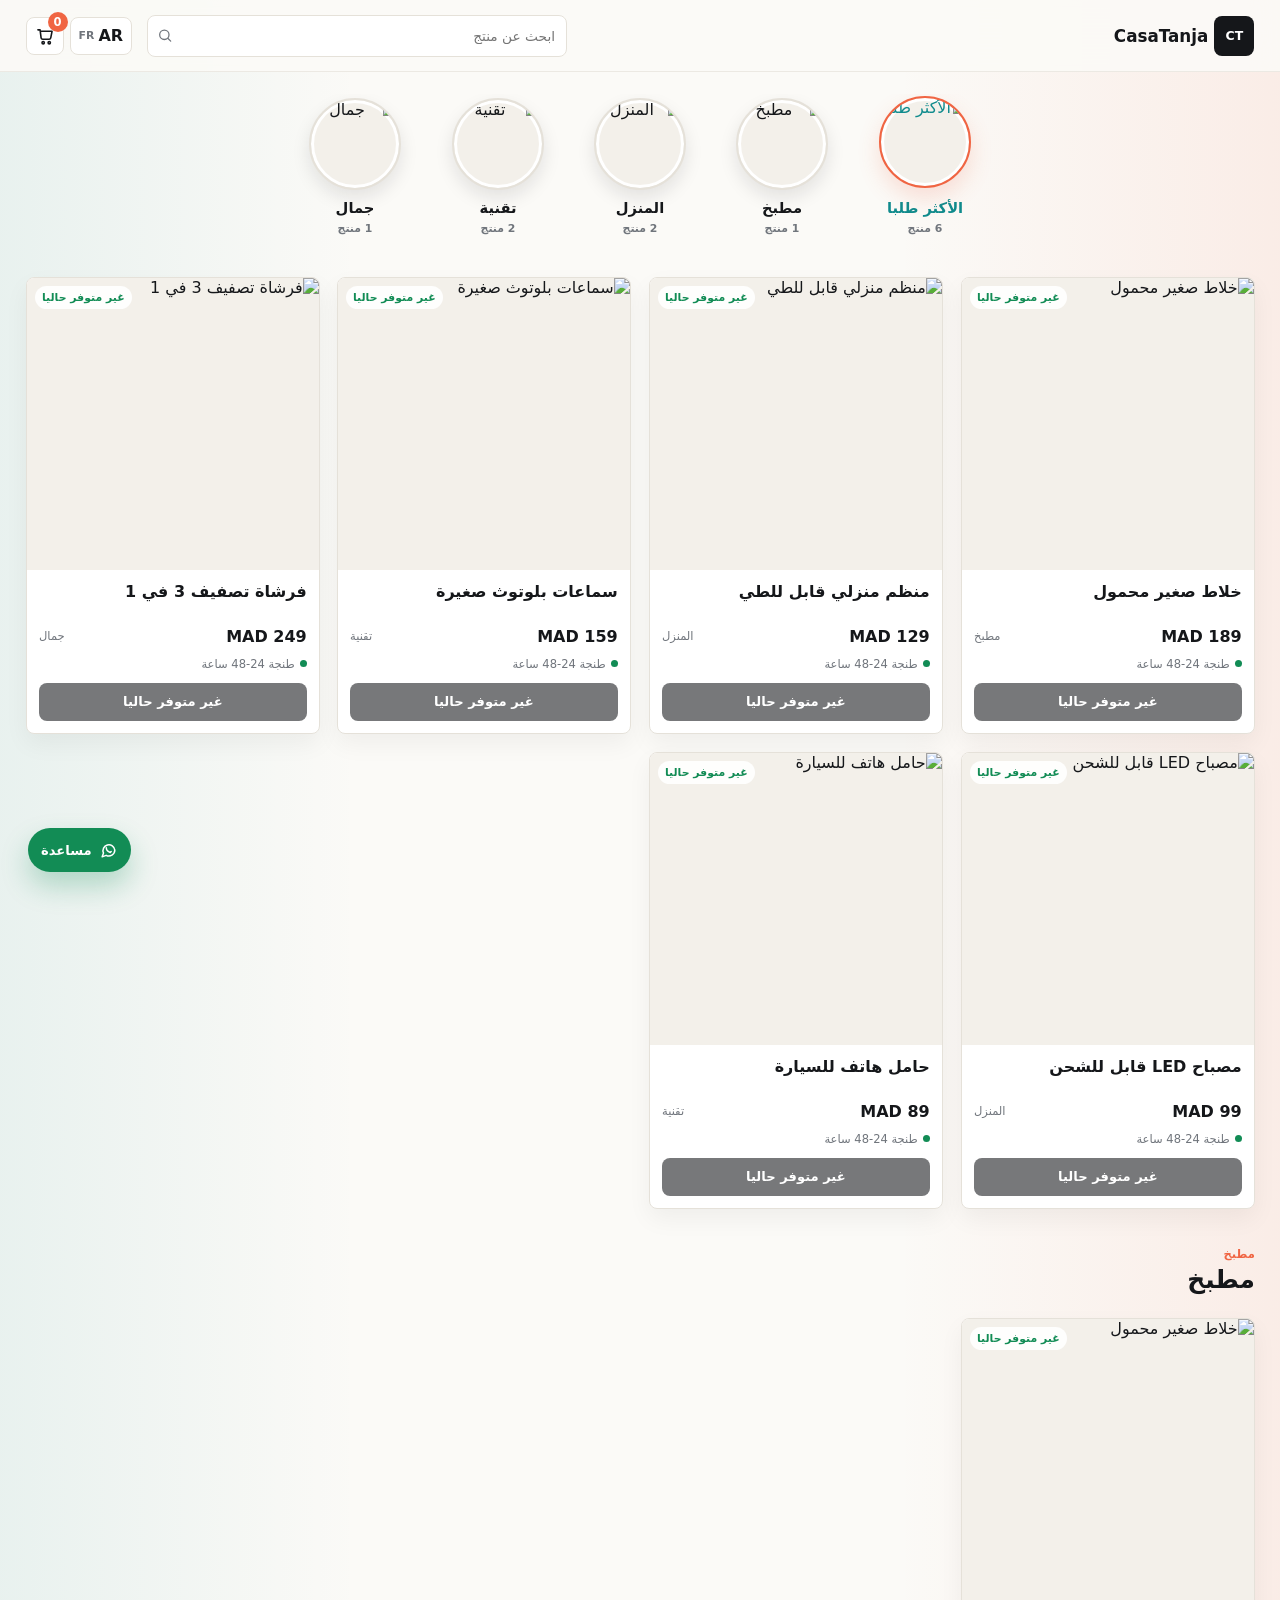
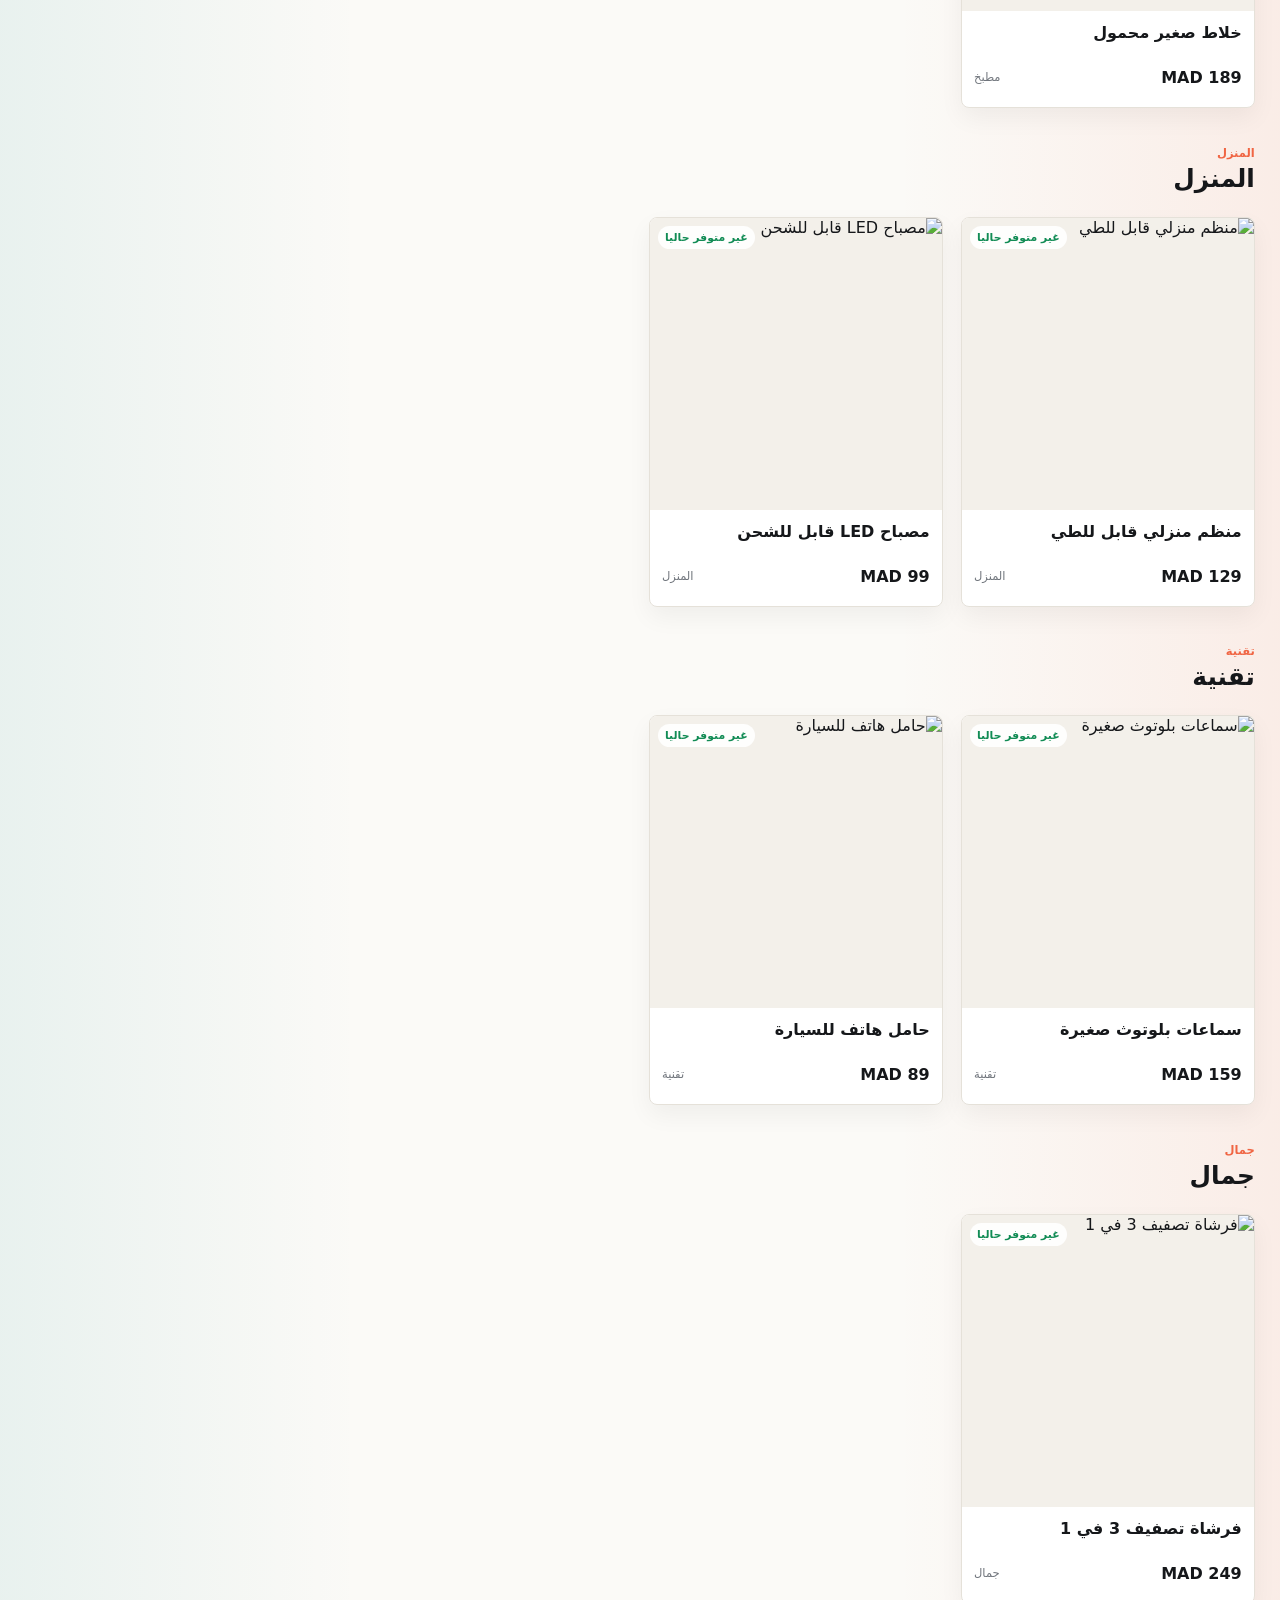
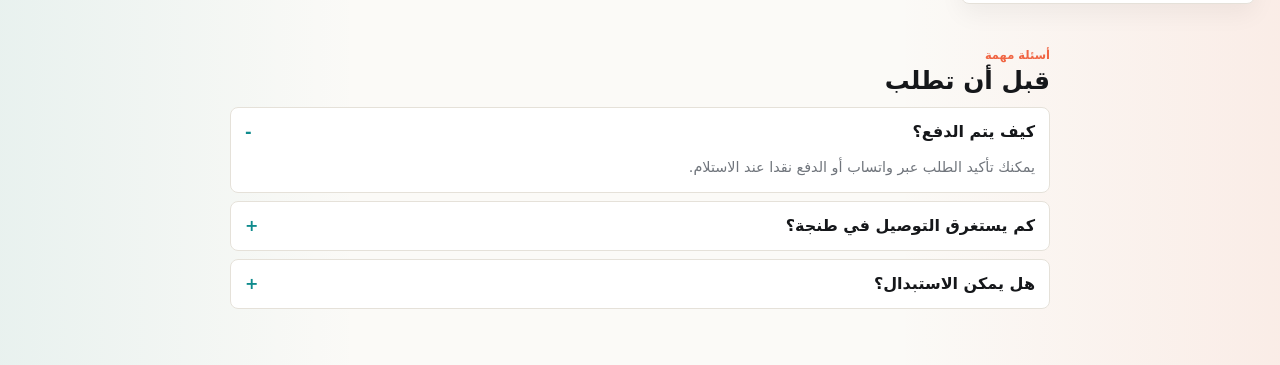
==== index.html @ 822054f4 "Add files via upload" ====
<!doctype html>
<html lang="ar" dir="rtl">
  <head>
    <meta charset="UTF-8" />
    <meta name="viewport" content="width=device-width, initial-scale=1.0" />
    <title>CasaTanja Deals | الدفع عند الاستلام في المغرب</title>
    <meta
      name="description"
      content="Boutique mobile-first pour commander a Tanger avec WhatsApp et paiement a la livraison."
    />
    <link rel="preconnect" href="https://images.unsplash.com" />
    <link rel="stylesheet" href="styles.base.css?v=3" />
    <link rel="stylesheet" href="styles.mobile.css?v=2" media="(max-width: 899px)" />
    <link rel="stylesheet" href="styles.desktop.css?v=7" media="(min-width: 900px)" />
  </head>
  <body>
    <div class="app-shell">
      <header class="topbar" aria-label="Navigation principale">
        <a class="brand" href="#" aria-label="CasaTanja Deals home">
          <span class="brand-mark">CT</span>
          <span>CasaTanja</span>
        </a>
        <label class="search-field header-search">
          <svg viewBox="0 0 24 24" aria-hidden="true">
            <circle cx="11" cy="11" r="7" />
            <path d="m16.5 16.5 4 4" />
          </svg>
          <input id="productSearch" type="search" placeholder="ابحث عن منتج" data-i18n-placeholder="searchPlaceholder" autocomplete="off" />
        </label>
        <div class="header-actions">
          <button class="language-toggle" type="button" data-lang-toggle aria-label="Changer la langue">
            <span data-current-lang>AR</span>
            <small>FR</small>
          </button>
          <button class="icon-button cart-button" type="button" aria-label="View cart" data-i18n-aria="cartAria">
            <svg viewBox="0 0 24 24" aria-hidden="true">
              <path d="M6.5 6.2h14l-1.6 8.1a2 2 0 0 1-2 1.6H9.3a2 2 0 0 1-2-1.7L6.1 4.6H3.5" />
              <circle cx="9.8" cy="20" r="1.4" />
              <circle cx="17.1" cy="20" r="1.4" />
            </svg>
            <span class="cart-count" data-cart-count>0</span>
          </button>
        </div>
      </header>

      <main>
        <section class="hero-band deal-band" aria-label="Deal of the day">
          <a class="deal-bg-link" href="product.html?id=1" aria-label="Mini blender portable"></a>
          <div class="deal-media" aria-hidden="true">
            <div class="deal-main-image" data-deal-main-image></div>
            <div class="deal-thumbs" data-deal-thumbs></div>
          </div>
          <div class="hero-copy deal-copy">
            <span class="eyebrow" data-i18n="dealEyebrow">عرض اليوم</span>
            <h1 data-i18n="dealTitle">خلاط صغير محمول</h1>
            <p data-i18n="dealText">الأكثر طلبا هذا الأسبوع في طنجة. توصيل سريع والدفع عند الاستلام.</p>
            <div class="deal-price-row">
              <strong>189 MAD</strong>
              <span>249 MAD</span>
            </div>
            <div class="deal-trust-row">
              <span data-i18n="trustCodTitle">الدفع عند الاستلام</span>
              <span data-i18n="trustDeliveryTitle">توصيل طنجة</span>
              <span data-i18n="trustConfirmTitle">تأكيد عبر واتساب</span>
            </div>
            <ul class="deal-benefit-list" data-deal-benefits></ul>
            <div class="hero-actions">
              <button class="primary-action" type="button" data-add="1" data-i18n="dealOrder">اطلب الآن</button>
              <a class="ghost-action" href="product.html?id=1" data-i18n="dealDetails">التفاصيل</a>
            </div>
          </div>
        </section>

        <section class="tabs" aria-label="Categories" hidden>
          <button class="tab active" data-filter="all" data-i18n="tabAll" type="button">الأكثر طلبا</button>
          <button class="tab" data-filter="Maison" data-i18n="tabHome" type="button">المنزل</button>
          <button class="tab" data-filter="Cuisine" data-i18n="tabKitchen" type="button">مطبخ</button>
          <button class="tab" data-filter="Tech" data-i18n="tabTech" type="button">تقنية</button>
          <button class="tab" data-filter="Beaute" data-i18n="tabBeauty" type="button">جمال</button>
        </section>

        <section class="category-showcase" data-category-showcase aria-label="Shop by category"></section>

        <section id="products" class="product-section" aria-label="Produits">
          <div class="product-grid" data-products></div>
        </section>

        <section class="category-sections" data-category-sections aria-label="Category sections"></section>

        <section class="faq-section" aria-label="FAQ">
          <div class="section-heading">
            <div>
              <span class="eyebrow" data-i18n="faqEyebrow">أسئلة مهمة</span>
              <h2 data-i18n="faqTitle">قبل أن تطلب</h2>
            </div>
          </div>
          <div class="faq-list">
            <details open>
              <summary data-i18n="faqPaymentQ">كيف يتم الدفع؟</summary>
              <p data-i18n="faqPaymentA">يمكنك تأكيد الطلب عبر واتساب أو الدفع نقدا عند الاستلام.</p>
            </details>
            <details>
              <summary data-i18n="faqDeliveryQ">كم يستغرق التوصيل في طنجة؟</summary>
              <p data-i18n="faqDeliveryA">غالبا بين 24 و48 ساعة حسب الحي وتوفر المنتج.</p>
            </details>
            <details>
              <summary data-i18n="faqReturnQ">هل يمكن الاستبدال؟</summary>
              <p data-i18n="faqReturnA">نراجع أي مشكل في الطلب عبر واتساب ونقترح الحل المناسب.</p>
            </details>
          </div>
        </section>
      </main>

      <nav class="bottom-nav" aria-label="Navigation mobile">
        <a class="active" href="#">
          <svg viewBox="0 0 24 24" aria-hidden="true"><path d="M4 11.5 12 5l8 6.5V20h-5v-5H9v5H4v-8.5Z" /></svg>
          <span data-i18n="navHome">الرئيسية</span>
        </a>
        <a href="#products">
          <svg viewBox="0 0 24 24" aria-hidden="true"><path d="M4 5h16M4 12h16M4 19h16" /></svg>
          <span data-i18n="navShop">المتجر</span>
        </a>
        <button class="nav-cart" type="button">
          <svg viewBox="0 0 24 24" aria-hidden="true"><path d="M6.5 6.2h14l-1.6 8.1a2 2 0 0 1-2 1.6H9.3a2 2 0 0 1-2-1.7L6.1 4.6H3.5" /></svg>
          <span data-i18n="navCart">السلة</span>
        </button>
        <a href="https://wa.me/212708012888" target="_blank" rel="noreferrer">
          <svg viewBox="0 0 24 24" aria-hidden="true"><path d="M20 11.5a7.5 7.5 0 0 1-11 6.6L4 20l1.7-4.7A7.5 7.5 0 1 1 20 11.5Z" /></svg>
          <span data-i18n="navWhatsapp">واتساب</span>
        </a>
      </nav>
    </div>

    <a class="floating-whatsapp" href="https://wa.me/212708012888" target="_blank" rel="noreferrer" aria-label="WhatsApp help" data-i18n-aria="floatingWhatsappAria">
      <svg viewBox="0 0 24 24" aria-hidden="true"><path d="M20 11.5a7.5 7.5 0 0 1-11 6.6L4 20l1.7-4.7A7.5 7.5 0 1 1 20 11.5Z" /><path d="M9.2 8.6c.2 3 2 5 5 5.8l1.2-1.2" /></svg>
      <span data-i18n="floatingWhatsapp">مساعدة</span>
    </a>

    <aside class="cart-drawer" data-cart-drawer aria-label="Cart">
      <div class="drawer-backdrop" data-close-cart></div>
      <div class="drawer-panel">
        <div class="drawer-header">
          <div>
            <span class="eyebrow" data-i18n="cartEyebrow">السلة</span>
            <h2 data-i18n="cartTitle">طلبك</h2>
          </div>
          <button class="icon-button" type="button" data-close-cart aria-label="Close cart" data-i18n-aria="closeCartAria">
            <svg viewBox="0 0 24 24" aria-hidden="true"><path d="m6 6 12 12M18 6 6 18" /></svg>
          </button>
        </div>

        <div class="cart-items" data-cart-items></div>

        <form class="checkout-form" data-checkout-form>
          <label>
            <span data-i18n="nameLabel">الاسم الكامل</span>
            <input name="name" type="text" placeholder="اسمك" data-i18n-placeholder="namePlaceholder" required />
          </label>
          <label>
            <span data-i18n="phoneLabel">الهاتف</span>
            <input name="phone" type="tel" placeholder="06 00 00 00 00" required />
          </label>
          <label>
            <span data-i18n="addressLabel">الحي / المدينة</span>
            <input name="address" type="text" placeholder="مثال: مالاباطا، طنجة" data-i18n-placeholder="addressPlaceholder" required />
          </label>
          <div class="cart-total">
            <span data-i18n="total">المجموع</span>
            <strong data-cart-total>0 MAD</strong>
          </div>
          <button class="whatsapp-checkout" type="submit" data-i18n="sendWhatsapp">أكد الطلب عبر واتساب</button>
          <p class="checkout-note" data-i18n="checkoutNote">الدفع عند الاستلام متاح. سنؤكد معك التفاصيل قبل الإرسال.</p>
        </form>
      </div>
    </aside>

    <script src="https://cdn.jsdelivr.net/npm/@supabase/supabase-js@2"></script>
    <script src="supabase-config.js"></script>
    <script src="supabase-service.js"></script>
    <script src="script.js?v=13"></script>
  </body>
</html>
---- styles.base.css ----
/* Split from styles.css so mobile and desktop edits can be made independently. */

:root {
  color-scheme: light;
  --bg: #fbfaf7;
  --surface: #ffffff;
  --surface-soft: #f3f0ea;
  --ink: #15171a;
  --muted: #70757c;
  --line: #e5e1d9;
  --coral: #f06543;
  --coral-dark: #d94d31;
  --teal: #0f8b8d;
  --green: #128c55;
  --clay: #c57d56;
  --shadow: 0 18px 45px rgba(22, 24, 28, 0.12);
  --radius: 8px;
  font-family:
    Inter, ui-sans-serif, system-ui, -apple-system, BlinkMacSystemFont, "Segoe UI", sans-serif;
}

* {
  box-sizing: border-box;
}

html {
  scroll-behavior: smooth;
}

body {
  margin: 0;
  min-height: 100vh;
  background:
    linear-gradient(90deg, rgba(15, 139, 141, 0.08), transparent 28%),
    linear-gradient(270deg, rgba(240, 101, 67, 0.09), transparent 30%),
    var(--bg);
  color: var(--ink);
}

button,
input {
  font: inherit;
}

button,
a {
  -webkit-tap-highlight-color: transparent;
}

a {
  color: inherit;
  text-decoration: none;
}

.app-shell {
  width: min(100%, 520px);
  min-height: 100vh;
  margin: 0 auto;
  padding: 14px 14px 92px;
  background: var(--bg);
}

.topbar {
  position: sticky;
  top: 0;
  z-index: 20;
  display: flex;
  align-items: center;
  gap: 7px;
  min-height: 56px;
  margin: -14px -14px 0;
  padding: 9px 10px 7px;
  background: rgba(251, 250, 247, 0.92);
  backdrop-filter: blur(16px);
  border-bottom: 1px solid rgba(229, 225, 217, 0.65);
}

.header-actions {
  display: inline-flex;
  align-items: center;
  gap: 6px;
  flex: 0 0 auto;
  order: 3;
}

.language-toggle {
  display: inline-flex;
  align-items: center;
  gap: 4px;
  min-height: 38px;
  padding: 0 8px;
  border: 1px solid var(--line);
  border-radius: 8px;
  background: var(--surface);
  color: var(--ink);
  font-weight: 900;
  cursor: pointer;
}

.language-toggle small {
  color: var(--muted);
  font-size: 0.68rem;
  font-weight: 800;
}

.brand {
  display: inline-flex;
  align-items: center;
  gap: 6px;
  flex: 0 1 auto;
  min-width: 0;
  order: 1;
  font-weight: 800;
  font-size: 0.9rem;
  letter-spacing: 0;
}

.brand > span:last-child {
  overflow: hidden;
  text-overflow: ellipsis;
  white-space: nowrap;
}

.brand-mark {
  display: grid;
  place-items: center;
  flex: 0 0 auto;
  width: 34px;
  height: 34px;
  border-radius: 8px;
  background: var(--ink);
  color: #fff;
  font-size: 0.78rem;
}

.icon-button {
  position: relative;
  display: inline-grid;
  place-items: center;
  width: 38px;
  height: 38px;
  border: 1px solid var(--line);
  border-radius: 8px;
  background: var(--surface);
  color: var(--ink);
  cursor: pointer;
}

svg {
  width: 20px;
  height: 20px;
  fill: none;
  stroke: currentColor;
  stroke-width: 1.9;
  stroke-linecap: round;
  stroke-linejoin: round;
}

.cart-count {
  position: absolute;
  top: -6px;
  right: -5px;
  display: grid;
  place-items: center;
  min-width: 20px;
  height: 20px;
  padding: 0 5px;
  border-radius: 999px;
  background: var(--coral);
  color: #fff;
  font-size: 0.72rem;
  font-weight: 800;
}

.delivery-strip {
  display: flex;
  gap: 8px;
  align-items: center;
  justify-content: space-between;
  padding: 12px 0 10px;
}

.location-pill,
.cod-pill {
  display: inline-flex;
  align-items: center;
  min-height: 38px;
  border-radius: 999px;
  font-size: 0.86rem;
  font-weight: 750;
  white-space: nowrap;
}

.location-pill {
  gap: 7px;
  max-width: 58%;
  padding: 0 12px;
  border: 1px solid var(--line);
  background: var(--surface);
  color: var(--ink);
}

.location-pill svg {
  width: 17px;
  color: var(--teal);
}

.cod-pill {
  padding: 0 11px;
  background: rgba(18, 140, 85, 0.1);
  color: #0d7145;
}

.search-field {
  display: flex;
  align-items: center;
  gap: 10px;
  height: 52px;
  padding: 0 14px;
  border: 1px solid var(--line);
  border-radius: 8px;
  background: var(--surface);
  box-shadow: 0 8px 20px rgba(21, 23, 26, 0.04);
}

.search-field svg {
  color: var(--muted);
}

.search-field input {
  width: 100%;
  min-width: 0;
  border: 0;
  outline: 0;
  background: transparent;
  color: var(--ink);
}

.header-search {
  flex: 1 1 92px;
  height: 38px;
  min-width: 0;
  order: 2;
  gap: 7px;
  padding: 0 9px;
  box-shadow: none;
}

.header-search svg {
  order: 2;
  width: 17px;
  height: 17px;
}

.header-search input {
  text-align: start;
  font-size: 0.86rem;
}

.hero-band {
  display: grid;
  grid-template-columns: 1fr 118px;
  min-height: 218px;
  overflow: hidden;
  border-radius: 8px;
  background:
    linear-gradient(135deg, rgba(21, 23, 26, 0.9), rgba(30, 48, 52, 0.92)),
    #15171a;
  color: #fff;
  box-shadow: var(--shadow);
}

.deal-band {
  position: relative;
  display: block;
  min-height: 246px;
  background-image: url("https://images.unsplash.com/photo-1570222094114-d054a817e56b?auto=format&fit=crop&w=900&q=82");
  background-size: cover;
  background-position: left center;
}

.deal-band::before {
  content: "";
  position: absolute;
  inset: 0;
  background:
    linear-gradient(to right, rgba(17, 27, 30, 0.96) 0%, rgba(17, 27, 30, 0.9) 44%, rgba(17, 27, 30, 0.42) 70%, rgba(17, 27, 30, 0.08) 100%);
}

.is-rtl .deal-band {
  background-position: left center;
}

.is-rtl .deal-band::before {
  background:
    linear-gradient(to left, rgba(17, 27, 30, 0.96) 0%, rgba(17, 27, 30, 0.9) 44%, rgba(17, 27, 30, 0.42) 70%, rgba(17, 27, 30, 0.08) 100%);
}

.deal-bg-link {
  position: absolute;
  inset: 0;
  z-index: 0;
}

.deal-media,
.deal-trust-row,
.deal-benefit-list {
  display: none;
}

.deal-band {
  display: grid;
  gap: 0;
  overflow: hidden;
  border: 1px solid rgba(229, 225, 217, 0.84);
  background: #fff !important;
  color: var(--ink);
  box-shadow: 0 14px 34px rgba(21, 23, 26, 0.08);
}

body .deal-band {
  display: none !important;
}

.deal-band::before {
  display: none;
}

.deal-media {
  position: relative;
  display: grid;
  min-height: 330px;
  padding: 12px;
  background: #f4f0eb;
}

.deal-main-image {
  display: grid;
  place-items: center;
  min-height: 286px;
  overflow: hidden;
  border-radius: 8px;
  background: #f4f0eb;
}

  .deal-main-image img,
  .deal-main-image .product-image-placeholder {
    display: block;
    width: 100%;
    height: 100%;
    max-height: 340px;
    object-fit: contain;
    object-position: center;
  }

.deal-thumbs {
  display: flex;
  justify-content: center;
  gap: 8px;
  padding: 10px 2px 0;
}

.deal-thumbs button {
  width: 58px;
  height: 58px;
  padding: 0;
  overflow: hidden;
  border: 2px solid #fff;
  border-radius: 8px;
  background: #fff;
  cursor: pointer;
}

.deal-thumbs button.active {
  border-color: var(--coral);
  box-shadow: 0 0 0 1px var(--coral);
}

.deal-thumbs img {
  display: block;
  width: 100%;
  height: 100%;
  object-fit: cover;
}

.hero-copy {
  padding: 20px 0 20px 18px;
}

.deal-copy {
  position: relative;
  z-index: 1;
  display: flex;
  flex-direction: column;
  justify-content: center;
  width: auto;
  min-height: 0;
  padding: 18px;
}

.is-rtl .deal-copy {
  margin: 0;
  padding: 18px;
}

.eyebrow {
  display: inline-block;
  color: var(--coral);
  font-size: 0.72rem;
  font-weight: 850;
  letter-spacing: 0;
  text-transform: uppercase;
}

.hero-copy h1 {
  max-width: 13ch;
  margin: 8px 0 8px;
  font-size: 1.72rem;
  line-height: 1.03;
  letter-spacing: 0;
}

.deal-copy h1 {
  max-width: 10ch;
  font-size: 1.62rem;
}

.hero-copy p {
  max-width: none;
  margin: 0 0 14px;
  color: var(--muted);
  font-size: 0.9rem;
  line-height: 1.55;
}

.deal-copy p {
  max-width: 23ch;
}

.deal-price-row {
  display: flex;
  align-items: baseline;
  gap: 9px;
  margin: 0 0 14px;
}

.deal-price-row strong {
  font-size: 1.28rem;
}

.deal-price-row span {
  color: var(--muted);
  font-size: 0.9rem;
  font-weight: 800;
  text-decoration: line-through;
}

.deal-trust-row {
  display: flex;
  flex-wrap: wrap;
  gap: 7px;
  margin-bottom: 12px;
}

.deal-trust-row span,
.product-status-row span {
  display: inline-flex;
  align-items: center;
  min-height: 30px;
  padding: 0 10px;
  border-radius: 999px;
  background: #e7f8ed;
  color: #0f7046;
  font-size: 0.76rem;
  font-weight: 900;
}

.deal-trust-row .tone-teal,
.product-status-row .tone-teal {
  background: #e6f7fb;
  color: #0f7880;
}

.deal-trust-row .tone-neutral,
.product-status-row .tone-neutral {
  background: var(--surface-soft);
  color: var(--muted);
}

.deal-trust-row .tone-coral,
.product-status-row .tone-coral {
  background: #fff1ed;
  color: var(--coral-dark);
}

.deal-benefit-list {
  display: grid;
  gap: 7px;
  margin: 0 0 14px;
  padding: 0;
  list-style: none;
}

.deal-benefit-list li {
  display: flex;
  align-items: center;
  gap: 8px;
  color: var(--ink);
  font-size: 0.86rem;
  font-weight: 780;
  line-height: 1.35;
}

.deal-benefit-list li::before {
  content: "";
  flex: 0 0 auto;
  width: 7px;
  height: 7px;
  border-radius: 999px;
  background: var(--green);
}

.deal-price-row em {
  display: inline-flex;
  align-items: center;
  justify-content: center;
  min-height: 28px;
  padding: 0 10px;
  border-radius: 999px;
  background: #fff1ed;
  color: var(--coral);
  font-style: normal;
  font-size: 0.82rem;
  font-weight: 950;
}

.hero-actions {
  display: flex;
  gap: 8px;
  flex-wrap: wrap;
}

.primary-action,
.ghost-action {
  display: inline-flex;
  align-items: center;
  justify-content: center;
  min-height: 38px;
  padding: 0 13px;
  border-radius: 8px;
  font-size: 0.86rem;
  font-weight: 800;
}

.primary-action {
  border: 0;
  background: var(--coral);
  color: #fff;
  cursor: pointer;
  transition:
    transform 180ms ease,
    box-shadow 180ms ease,
    filter 180ms ease,
    background-color 180ms ease;
}

.primary-action:active,
.whatsapp-checkout:active,
.add-button:active {
  transform: translateY(1px) scale(0.985);
}

.ghost-admin-button {
  min-height: 42px;
  border: 1px solid var(--line);
  border-radius: 8px;
  background: var(--surface);
  color: var(--ink);
  font-weight: 850;
  cursor: pointer;
}

.ghost-action {
  border: 1px solid rgba(255, 255, 255, 0.26);
  color: #fff;
}

.hero-image {
  min-height: 100%;
  background-image:
    linear-gradient(180deg, transparent 62%, rgba(21, 23, 26, 0.72)),
    url("https://images.unsplash.com/photo-1607083206869-4c7672e72a8a?auto=format&fit=crop&w=700&q=80");
  background-size: cover;
  background-position: center;
}

.payment-panel {
  display: grid;
  gap: 10px;
  margin: 14px 0;
}

.pay-method {
  display: flex;
  gap: 11px;
  align-items: center;
  padding: 13px;
  border: 1px solid var(--line);
  border-radius: 8px;
  background: var(--surface);
}

.pay-method.featured {
  border-color: rgba(15, 139, 141, 0.32);
  box-shadow: 0 10px 26px rgba(15, 139, 141, 0.09);
}

.pay-method svg {
  flex: 0 0 auto;
  width: 34px;
  height: 34px;
  padding: 7px;
  border-radius: 8px;
  background: rgba(15, 139, 141, 0.1);
  color: var(--teal);
}

.pay-method strong,
.pay-method span {
  display: block;
}

.pay-method strong {
  font-size: 0.92rem;
}

.pay-method span {
  margin-top: 2px;
  color: var(--muted);
  font-size: 0.78rem;
}

.tabs {
  display: none;
  gap: 4px;
  align-items: center;
  overflow-x: auto;
  margin: 10px 0 14px;
  padding: 5px;
  border: 1px solid var(--line);
  border-radius: 999px;
  background: rgba(255, 255, 255, 0.82);
  box-shadow: 0 10px 24px rgba(21, 23, 26, 0.06);
  scrollbar-width: none;
}

.tabs::-webkit-scrollbar {
  display: none;
}

.tab {
  flex: 1 0 auto;
  min-height: 40px;
  padding: 0 12px;
  border: 0;
  border-radius: 999px;
  background: transparent;
  color: var(--muted);
  font-weight: 850;
  cursor: pointer;
  transition:
    background 160ms ease,
    color 160ms ease,
    box-shadow 160ms ease,
    transform 160ms ease;
}

.tab.active {
  background: var(--ink);
  color: #fff;
  box-shadow: 0 8px 18px rgba(21, 23, 26, 0.16);
  transform: translateY(-1px);
}

.category-showcase {
  display: flex;
  gap: 18px;
  align-items: flex-start;
  justify-content: flex-start;
  overflow-x: auto;
  margin: 12px -14px 16px;
  padding: 4px 14px 10px;
  scrollbar-width: none;
  scroll-snap-type: x proximity;
}

.category-showcase::-webkit-scrollbar {
  display: none;
}

.category-card {
  flex: 0 0 86px;
  display: grid;
  justify-items: center;
  gap: 8px;
  padding: 0;
  border: 0;
  background: transparent;
  color: var(--ink);
  text-align: center;
  scroll-snap-align: start;
  cursor: pointer;
}

.category-card.active {
  color: var(--teal);
}

.category-card-image {
  display: block;
  width: 76px;
  height: 76px;
  overflow: hidden;
  border: 2px solid var(--line);
  border-radius: 999px;
  background: var(--surface-soft);
  box-shadow:
    inset 0 0 0 3px #fff,
    0 8px 18px rgba(21, 23, 26, 0.1);
  transition:
    border-color 160ms ease,
    transform 160ms ease,
    box-shadow 160ms ease;
}

.category-card.active .category-card-image {
  border-color: var(--coral);
  transform: translateY(-2px);
  box-shadow:
    inset 0 0 0 3px #fff,
    0 10px 22px rgba(240, 101, 67, 0.18);
}

.category-card-image img {
  width: 100%;
  height: 100%;
  object-fit: cover;
  display: block;
}

.category-card strong,
.category-card small {
  display: block;
}

.category-card strong {
  max-width: 100%;
  font-size: 0.78rem;
  line-height: 1.25;
}

.category-card small {
  display: none;
  margin-top: -4px;
  color: var(--muted);
  font-size: 0.68rem;
  font-weight: 800;
}

.section-heading {
  display: flex;
  align-items: end;
  justify-content: space-between;
  margin-bottom: 12px;
}

.section-heading h2 {
  margin: 3px 0 0;
  font-size: 1.2rem;
  letter-spacing: 0;
}

.product-section {
  margin-top: 0;
}

.text-button {
  border: 0;
  background: transparent;
  color: var(--teal);
  font-weight: 850;
  cursor: pointer;
}

.product-grid {
  display: grid;
  grid-template-columns: repeat(2, minmax(0, 1fr));
  gap: 12px;
}

.faq-section {
  margin-top: 22px;
}

.category-sections {
  display: grid;
  gap: 22px;
  margin-top: 22px;
}

.category-block {
  display: grid;
  gap: 12px;
}

.category-grid {
  grid-template-columns: repeat(2, minmax(0, 1fr));
}

.faq-list {
  display: grid;
  gap: 8px;
}

.faq-list details {
  border: 1px solid var(--line);
  border-radius: 8px;
  background: var(--surface);
  overflow: hidden;
}

.faq-list summary {
  min-height: 48px;
  padding: 14px;
  cursor: pointer;
  font-weight: 850;
  list-style: none;
}

.faq-list summary::-webkit-details-marker {
  display: none;
}

.faq-list summary::after {
  content: "+";
  float: inline-end;
  color: var(--teal);
  font-weight: 900;
}

.faq-list details[open] summary::after {
  content: "-";
}

.faq-list p {
  margin: 0;
  padding: 0 14px 14px;
  color: var(--muted);
  font-size: 0.9rem;
  line-height: 1.55;
}

.product-card {
  overflow: hidden;
  border: 1px solid var(--line);
  border-radius: 8px;
  background: var(--surface);
  box-shadow: 0 10px 24px rgba(21, 23, 26, 0.05);
  cursor: pointer;
  transform: translateY(0);
  transition:
    border-color 180ms ease,
    box-shadow 220ms ease,
    transform 220ms ease;
  will-change: transform;
}

.product-card:focus-visible,
.language-toggle:focus-visible,
.add-button:focus-visible,
.whatsapp-checkout:focus-visible {
  outline: 3px solid rgba(15, 139, 141, 0.28);
  outline-offset: 2px;
}

.product-image {
  position: relative;
  aspect-ratio: 1 / 1;
  background: var(--surface-soft);
}

.product-image img {
  width: 100%;
  height: 100%;
  object-fit: cover;
  display: block;
  transform: scale(1);
  transition:
    transform 420ms ease,
    filter 220ms ease;
}

.product-image-placeholder {
  display: grid;
  place-items: center;
  width: 100%;
  height: 100%;
  padding: 18px;
  color: var(--muted);
  text-align: center;
  font-size: 0.88rem;
  font-weight: 850;
  line-height: 1.35;
}

.badge {
  position: absolute;
  left: 8px;
  top: 8px;
  padding: 5px 7px;
  border-radius: 999px;
  background: rgba(255, 255, 255, 0.92);
  color: var(--green);
  font-size: 0.68rem;
  font-weight: 900;
}

.product-info {
  padding: 10px;
}

.product-title {
  min-height: 38px;
  margin: 0 0 7px;
  font-size: 0.9rem;
  line-height: 1.2;
  letter-spacing: 0;
}

.product-meta {
  display: flex;
  align-items: center;
  justify-content: space-between;
  gap: 6px;
  margin-bottom: 8px;
}

.price {
  font-size: 1rem;
  font-weight: 900;
}

.category {
  color: var(--muted);
  font-size: 0.72rem;
}

.delivery-note {
  display: flex;
  align-items: center;
  gap: 5px;
  min-height: 20px;
  color: var(--muted);
  font-size: 0.72rem;
}

.delivery-note::before {
  content: "";
  width: 7px;
  height: 7px;
  border-radius: 999px;
  background: var(--green);
}

.add-button {
  width: 100%;
  min-height: 38px;
  margin-top: 9px;
  border: 0;
  border-radius: 8px;
  background: var(--ink);
  color: #fff;
  font-size: 0.82rem;
  font-weight: 850;
  cursor: pointer;
  transition:
    transform 180ms ease,
    box-shadow 180ms ease,
    filter 180ms ease,
    background-color 180ms ease;
}

.add-button.just-added {
  animation: add-button-pop 420ms ease;
}

.add-button:disabled,
.whatsapp-checkout:disabled {
  cursor: not-allowed;
  opacity: 0.58;
}

.bottom-nav {
  position: fixed;
  right: 0;
  bottom: 0;
  left: 0;
  z-index: 30;
  display: grid;
  grid-template-columns: repeat(4, 1fr);
  width: min(100%, 520px);
  min-height: 68px;
  margin: 0 auto;
  padding: 7px 10px calc(7px + env(safe-area-inset-bottom));
  border-top: 1px solid var(--line);
  background: rgba(255, 255, 255, 0.95);
  backdrop-filter: blur(18px);
}

.bottom-nav a,
.bottom-nav button {
  display: grid;
  place-items: center;
  gap: 3px;
  min-width: 0;
  border: 0;
  background: transparent;
  color: var(--muted);
  font-size: 0.68rem;
  font-weight: 780;
  cursor: pointer;
}

.bottom-nav svg {
  width: 21px;
  height: 21px;
}

.bottom-nav .active {
  color: var(--coral);
}

.floating-whatsapp {
  position: fixed;
  right: max(14px, calc((100vw - 520px) / 2 + 14px));
  bottom: 82px;
  z-index: 35;
  display: inline-flex;
  align-items: center;
  gap: 7px;
  min-height: 44px;
  padding: 0 13px;
  border-radius: 999px;
  background: var(--green);
  color: #fff;
  font-size: 0.82rem;
  font-weight: 900;
  box-shadow: 0 14px 28px rgba(18, 140, 85, 0.28);
}

.is-rtl .floating-whatsapp {
  right: auto;
  left: max(14px, calc((100vw - 520px) / 2 + 14px));
}

.floating-whatsapp svg {
  width: 19px;
  height: 19px;
}

.cart-drawer {
  position: fixed;
  inset: 0;
  z-index: 50;
  visibility: hidden;
  opacity: 0;
  pointer-events: none;
  transition:
    opacity 220ms ease,
    visibility 0s linear 220ms;
}

.cart-drawer.open {
  visibility: visible;
  opacity: 1;
  pointer-events: auto;
  transition:
    opacity 220ms ease,
    visibility 0s;
}

.whatsapp-fallback {
  position: fixed;
  inset: 0;
  z-index: 65;
  display: none;
}

.whatsapp-fallback.open {
  display: block;
}

.confirmation-card {
  position: absolute;
  right: 14px;
  bottom: 88px;
  left: 14px;
  width: min(calc(100% - 28px), 492px);
  margin: 0 auto;
  padding: 18px;
  border-radius: 8px;
  background: var(--surface);
  box-shadow: var(--shadow);
  text-align: center;
}

.confirmation-card h2 {
  margin: 6px 0 7px;
  font-size: 1.25rem;
}

.confirmation-card p {
  margin: 0 0 14px;
  color: var(--muted);
}

.confirmation-card .primary-action,
.confirmation-card .ghost-admin-button {
  width: 100%;
  margin-top: 8px;
}

.drawer-backdrop {
  position: absolute;
  inset: 0;
  background: rgba(21, 23, 26, 0.36);
  opacity: 0;
  transition: opacity 220ms ease;
}

.cart-drawer.open .drawer-backdrop {
  opacity: 1;
}

.drawer-panel {
  position: absolute;
  right: 0;
  bottom: 0;
  left: 0;
  width: min(100%, 520px);
  max-height: 88vh;
  margin: 0 auto;
  overflow: auto;
  border-radius: 8px 8px 0 0;
  background: var(--bg);
  padding: 16px 14px calc(18px + env(safe-area-inset-bottom));
  box-shadow: 0 -18px 44px rgba(21, 23, 26, 0.22);
  transform: translateY(28px) scale(0.985);
  opacity: 0;
  transition:
    transform 260ms cubic-bezier(0.2, 0.85, 0.2, 1),
    opacity 220ms ease;
  will-change: transform, opacity;
}

.cart-drawer.open .drawer-panel {
  transform: translateY(0) scale(1);
  opacity: 1;
}

.drawer-header {
  display: flex;
  justify-content: space-between;
  align-items: start;
  gap: 12px;
  margin-bottom: 12px;
}

.drawer-header h2 {
  margin: 2px 0 0;
  font-size: 1.2rem;
}

.cart-items {
  display: grid;
  gap: 8px;
  margin-bottom: 14px;
}

.empty-cart {
  margin: 0;
  padding: 14px;
  border: 1px dashed var(--line);
  border-radius: 8px;
  color: var(--muted);
  background: var(--surface);
}

.cart-item {
  display: grid;
  grid-template-columns: 54px 1fr auto;
  gap: 10px;
  align-items: center;
  padding: 8px;
  border: 1px solid var(--line);
  border-radius: 8px;
  background: var(--surface);
  animation: cart-item-in 220ms ease both;
}

.cart-item img {
  width: 54px;
  height: 54px;
  border-radius: 8px;
  object-fit: cover;
}

.cart-item h3 {
  margin: 0 0 3px;
  font-size: 0.88rem;
  line-height: 1.2;
}

.cart-item span {
  color: var(--muted);
  font-size: 0.78rem;
}

.qty-control {
  display: flex;
  align-items: center;
  gap: 7px;
}

.qty-control button {
  display: grid;
  place-items: center;
  width: 28px;
  height: 28px;
  border: 1px solid var(--line);
  border-radius: 8px;
  background: var(--surface);
  font-weight: 900;
}

.checkout-form {
  display: grid;
  gap: 10px;
}

.checkout-form label {
  display: grid;
  gap: 5px;
  color: var(--muted);
  font-size: 0.8rem;
  font-weight: 780;
}

.checkout-form input {
  width: 100%;
  min-height: 46px;
  padding: 0 12px;
  border: 1px solid var(--line);
  border-radius: 8px;
  background: var(--surface);
  color: var(--ink);
}

.checkout-form select {
  width: 100%;
  min-height: 46px;
  padding: 0 12px;
  border: 1px solid var(--line);
  border-radius: 8px;
  background: var(--surface);
  color: var(--ink);
}

fieldset {
  display: grid;
  gap: 8px;
  margin: 0;
  padding: 0;
  border: 0;
}

legend {
  margin-bottom: 7px;
  color: var(--muted);
  font-size: 0.8rem;
  font-weight: 780;
}

.radio-card {
  display: flex !important;
  grid-template-columns: none;
  align-items: center;
  gap: 9px !important;
  min-height: 46px;
  padding: 0 12px;
  border: 1px solid var(--line);
  border-radius: 8px;
  background: var(--surface);
  color: var(--ink) !important;
  font-size: 0.88rem !important;
}

.radio-card input {
  width: 18px;
  min-height: 18px;
  accent-color: var(--teal);
}

.cart-total {
  display: flex;
  justify-content: space-between;
  align-items: center;
  padding: 14px 0 4px;
  font-size: 1rem;
}

.cart-total strong {
  font-size: 1.18rem;
}

.whatsapp-checkout {
  min-height: 50px;
  border: 0;
  border-radius: 8px;
  background: var(--green);
  color: #fff;
  font-weight: 900;
  cursor: pointer;
  transition:
    transform 180ms ease,
    box-shadow 180ms ease,
    filter 180ms ease,
    background-color 180ms ease;
}

.whatsapp-checkout:hover,
.primary-action:hover,
.add-button:hover {
  filter: brightness(1.03);
}

.whatsapp-checkout.is-loading,
.primary-action.is-loading {
  pointer-events: none;
  animation: cta-pulse 900ms ease-in-out infinite;
}

.checkout-note {
  margin: 0;
  color: var(--muted);
  text-align: center;
  font-size: 0.76rem;
}

.product-detail {
  position: fixed;
  inset: 0;
  z-index: 55;
  display: none;
}

.product-detail.open {
  display: block;
}

.product-panel {
  position: absolute;
  right: 0;
  bottom: 0;
  left: 0;
  width: min(100%, 520px);
  max-height: 92vh;
  margin: 0 auto;
  overflow: auto;
  border-radius: 8px 8px 0 0;
  background: var(--bg);
  box-shadow: 0 -18px 44px rgba(21, 23, 26, 0.22);
}

.detail-close {
  position: sticky;
  top: 12px;
  z-index: 2;
  margin: 12px 12px -54px auto;
  box-shadow: 0 8px 22px rgba(21, 23, 26, 0.16);
}

.is-rtl .detail-close {
  margin-right: auto;
  margin-left: 12px;
}

.detail-gallery {
  padding: 0 0 12px;
  background: var(--surface);
}

.detail-main-image {
  display: block;
  width: 100%;
  aspect-ratio: 1 / 1;
  object-fit: cover;
  background: var(--surface-soft);
}

.missing-image {
  display: grid;
  place-items: center;
  min-height: 320px;
  padding: 24px;
  color: var(--muted);
  text-align: center;
  font-weight: 850;
}

.detail-thumbs {
  display: flex;
  gap: 8px;
  overflow-x: auto;
  padding: 10px 12px 0;
  scrollbar-width: none;
}

.detail-thumbs::-webkit-scrollbar {
  display: none;
}

.detail-thumbs img {
  width: 78px;
  height: 78px;
  border: 1px solid var(--line);
  border-radius: 8px;
  object-fit: cover;
  cursor: pointer;
}

.detail-body {
  display: grid;
  gap: 14px;
  padding: 16px 14px calc(18px + env(safe-area-inset-bottom));
}

.detail-body h2 {
  margin: 0;
  font-size: 1.55rem;
  line-height: 1.08;
  letter-spacing: 0;
}

.detail-price {
  font-size: 1.32rem;
}

.detail-body section {
  display: grid;
  gap: 7px;
}

.detail-body h3 {
  margin: 0;
  font-size: 0.94rem;
}

.detail-body p {
  margin: 0;
  color: var(--muted);
  line-height: 1.6;
}

.detail-body ul {
  display: grid;
  gap: 7px;
  margin: 0;
  padding: 0 18px;
  color: var(--muted);
}

.detail-actions {
  position: sticky;
  bottom: 0;
  display: grid;
  grid-template-columns: 1fr 1fr;
  gap: 8px;
  padding-top: 6px;
  background: linear-gradient(180deg, rgba(251, 250, 247, 0), var(--bg) 22%);
}

.detail-actions .primary-action,
.detail-actions .whatsapp-checkout {
  width: 100%;
  min-height: 50px;
  border: 0;
}

.product-page-shell {
  padding-bottom: calc(92px + env(safe-area-inset-bottom));
}

.product-page {
  display: grid;
  gap: 18px;
}

.product-landing-hero {
  display: grid;
  gap: 14px;
}

.page-gallery {
  position: relative;
  margin: 0 -14px;
}

.page-gallery .detail-main-image {
  object-fit: contain;
  background: #f4f0eb;
}

.discount-ribbon {
  position: absolute;
  top: 12px;
  left: 12px;
  z-index: 2;
  display: inline-grid;
  place-items: center;
  min-width: 58px;
  height: 34px;
  border-radius: 999px;
  background: var(--coral);
  color: #fff;
  font-weight: 950;
}

.is-rtl .discount-ribbon {
  right: 12px;
  left: auto;
}

.detail-thumbs button {
  flex: 0 0 auto;
  padding: 0;
  border: 0;
  background: transparent;
  cursor: pointer;
}

.detail-thumbs button img {
  width: 78px;
  height: 78px;
  border: 1px solid var(--line);
  border-radius: 8px;
  object-fit: cover;
}

.detail-thumbs button.active img {
  border-color: var(--coral);
  box-shadow: 0 0 0 2px rgba(240, 101, 67, 0.14);
}

.gallery-zoom-button {
  position: absolute;
  top: 12px;
  right: 12px;
  z-index: 2;
  display: inline-grid;
  place-items: center;
  width: 38px;
  height: 38px;
  border: 1px solid rgba(255, 255, 255, 0.72);
  border-radius: 999px;
  background: rgba(255, 255, 255, 0.86);
  color: var(--ink);
  cursor: pointer;
  box-shadow: 0 8px 22px rgba(21, 23, 26, 0.14);
}

.is-rtl .gallery-zoom-button {
  right: auto;
  left: 12px;
}

.gallery-zoom-button svg {
  width: 19px;
  height: 19px;
  fill: none;
  stroke: currentColor;
  stroke-linecap: round;
  stroke-linejoin: round;
  stroke-width: 2;
}

.gallery-lightbox {
  position: fixed;
  inset: 0;
  z-index: 100;
  display: grid;
  place-items: center;
  padding: 24px;
  background: rgba(12, 13, 14, 0.84);
}

.gallery-lightbox[hidden] {
  display: none;
}

.gallery-lightbox img {
  display: block;
  width: min(100%, 980px);
  max-height: calc(100vh - 88px);
  object-fit: contain;
  border-radius: 8px;
  background: #fff;
}

.gallery-lightbox-close {
  position: fixed;
  top: 18px;
  right: 18px;
  width: 42px;
  height: 42px;
  border: 0;
  border-radius: 999px;
  background: #fff;
  color: var(--ink);
  font-size: 1.6rem;
  cursor: pointer;
}

.gallery-lightbox-open {
  overflow: hidden;
}

.page-detail-body {
  padding: 4px 0 0;
}

.page-detail-body h1 {
  margin: 0;
  font-size: 1.7rem;
  line-height: 1.08;
}

.landing-summary {
  gap: 10px;
  padding: 14px;
  border: 1px solid var(--line);
  border-radius: 8px;
  background: var(--surface);
  box-shadow: 0 10px 24px rgba(21, 23, 26, 0.04);
}

.landing-price-row {
  display: flex;
  align-items: baseline;
  gap: 10px;
}

.landing-price-row span {
  color: var(--muted);
  font-size: 1rem;
  font-weight: 850;
  text-decoration: line-through;
}

.landing-price-row strong {
  font-size: 1.55rem;
}

.landing-scroll-cta {
  width: 100%;
  min-height: 46px;
  padding: 0 18px;
}

.product-status-row {
  display: flex;
  flex-wrap: wrap;
  gap: 8px;
}

.product-status-row span {
  display: inline-flex;
  align-items: center;
  min-height: 32px;
  padding: 0 10px;
  border-radius: 999px;
  background: rgba(15, 139, 141, 0.1);
  color: var(--teal);
  font-size: 0.76rem;
  font-weight: 900;
}

.page-detail-body h2,
.product-order-form h2 {
  margin: 0;
  font-size: 1rem;
}

.product-trust-row {
  display: grid;
  grid-template-columns: 1fr 1fr;
  gap: 8px;
}

.product-trust-row span {
  display: inline-flex;
  align-items: center;
  justify-content: center;
  min-height: 40px;
  border: 1px solid rgba(18, 140, 85, 0.18);
  border-radius: 8px;
  background: rgba(18, 140, 85, 0.08);
  color: var(--green);
  font-size: 0.82rem;
  font-weight: 850;
  text-align: center;
}

.product-order-form {
  display: grid;
  gap: 14px;
  padding: 16px;
  border: 1px solid var(--line);
  border-radius: 8px;
  background: var(--surface);
  box-shadow: 0 10px 24px rgba(21, 23, 26, 0.05);
}

.pdp-buy-summary {
  display: grid;
  gap: 14px;
  padding: 16px;
  border: 1px solid var(--line);
  border-radius: 8px;
  background: var(--surface);
  box-shadow: 0 10px 24px rgba(21, 23, 26, 0.05);
}

.pdp-primary-cta {
  width: 100%;
  min-height: 52px;
  margin-top: 2px;
  border: 0;
  background: var(--coral);
}

.pdp-primary-cta.is-disabled {
  pointer-events: none;
  opacity: 0.55;
}

.order-form-section {
  scroll-margin-top: 88px;
}

.order-form-heading {
  display: grid;
  gap: 7px;
}

.order-form-heading h2,
.order-form-heading p {
  margin: 0;
}

.order-form-heading p {
  color: var(--muted);
  font-size: 0.86rem;
  line-height: 1.5;
}

.buy-box-header {
  display: grid;
  gap: 10px;
}

.buy-box-header h1 {
  margin: 0;
  font-size: clamp(1.55rem, 7vw, 2.15rem);
  line-height: 1.08;
  letter-spacing: 0;
}

.buy-box-intro {
  margin: 0;
  color: var(--muted);
  line-height: 1.65;
}

.landing-price-row em {
  align-self: center;
  padding: 4px 8px;
  border-radius: 999px;
  background: rgba(240, 101, 67, 0.12);
  color: var(--coral);
  font-style: normal;
  font-size: 0.78rem;
  font-weight: 950;
}

.quick-fact-list {
  display: grid;
  gap: 8px;
  margin: 2px 0 0;
  padding: 0;
  list-style: none;
}

.quick-fact-list li {
  position: relative;
  padding-inline-start: 18px;
  color: var(--ink);
  font-size: 0.9rem;
  font-weight: 800;
  line-height: 1.45;
}

.quick-fact-list li::before {
  content: "";
  position: absolute;
  inset-block-start: 0.58em;
  inset-inline-start: 0;
  width: 7px;
  height: 7px;
  border-radius: 999px;
  background: var(--green);
}

.order-contact-fields {
  display: grid;
  gap: 12px;
}

.landing-order-wrap {
  scroll-margin-top: 90px;
}

.mobile-sticky-pdp-cta {
  position: fixed;
  right: 12px;
  bottom: calc(12px + env(safe-area-inset-bottom));
  left: 12px;
  z-index: 45;
  display: grid;
  grid-template-columns: auto 1fr;
  gap: 10px;
  align-items: center;
  min-height: 58px;
  padding: 8px 10px;
  border: 1px solid rgba(18, 140, 85, 0.16);
  border-radius: 8px;
  background: #fff;
  color: var(--ink);
  box-shadow: 0 16px 46px rgba(21, 23, 26, 0.18);
}

.mobile-sticky-pdp-cta span {
  font-weight: 950;
}

.mobile-sticky-pdp-cta strong {
  display: inline-flex;
  align-items: center;
  justify-content: center;
  min-height: 42px;
  border-radius: 8px;
  background: var(--green);
  color: #fff;
  font-size: 0.92rem;
}

.variant-choice-group {
  display: grid;
  gap: 8px;
}

.variant-choice-list {
  display: flex;
  flex-wrap: wrap;
  gap: 8px;
}

.variant-choice {
  position: relative;
  display: inline-flex !important;
  min-height: 40px;
  color: var(--ink) !important;
}

.variant-choice input {
  position: absolute;
  opacity: 0;
  pointer-events: none;
}

.variant-choice span {
  display: inline-flex;
  align-items: center;
  justify-content: center;
  min-height: 40px;
  padding: 0 12px;
  border: 1px solid var(--line);
  border-radius: 999px;
  background: var(--surface);
  color: var(--ink);
  font-size: 0.84rem;
  font-weight: 850;
}

.variant-choice input:checked + span {
  border-color: var(--ink);
  background: var(--ink);
  color: #fff;
}

.variant-choice.is-disabled {
  opacity: 0.5;
}

.product-qty-stepper {
  display: grid;
  grid-template-columns: 44px 1fr 44px;
  overflow: hidden;
  border: 1px solid var(--line);
  border-radius: 8px;
  background: var(--surface);
}

.product-qty-stepper button {
  min-height: 46px;
  border: 0;
  background: var(--surface-soft);
  color: var(--ink);
  font-size: 1.2rem;
  font-weight: 950;
  cursor: pointer;
}

.product-qty-stepper input {
  min-height: 46px;
  border: 0;
  text-align: center;
  font-weight: 900;
}

.order-cost-preview {
  display: grid;
  gap: 4px;
  padding: 13px;
  border: 1px solid rgba(15, 139, 141, 0.2);
  border-radius: 8px;
  background: rgba(15, 139, 141, 0.07);
}

.order-cost-preview span,
.order-cost-preview small {
  color: var(--muted);
  line-height: 1.45;
}

.order-cost-preview span {
  font-size: 0.78rem;
  font-weight: 850;
}

.order-cost-preview strong {
  font-size: 1.35rem;
}

.order-cost-preview small {
  font-size: 0.76rem;
}

.landing-benefits {
  display: grid;
  grid-template-columns: 1fr;
  gap: 10px;
}

.product-detail-layout {
  display: grid;
  gap: 18px;
}

.pdp-section-nav {
  display: flex;
  gap: 8px;
  overflow-x: auto;
  padding: 4px 0;
  scrollbar-width: none;
}

.pdp-section-nav::-webkit-scrollbar {
  display: none;
}

.pdp-section-nav a {
  flex: 0 0 auto;
  display: inline-flex;
  align-items: center;
  justify-content: center;
  min-height: 38px;
  padding: 0 14px;
  border: 1px solid var(--line);
  border-radius: 999px;
  background: #fff;
  color: var(--ink);
  font-size: 0.84rem;
  font-weight: 900;
}

.desktop-product-intro {
  display: none;
}

.desktop-order-price {
  display: none;
}

.desktop-pdp-trust-strip {
  display: grid;
  gap: 10px;
}

.desktop-pdp-trust-strip article {
  display: flex;
  gap: 12px;
  align-items: flex-start;
  padding: 14px;
  border: 1px solid var(--line);
  border-radius: 12px;
  background: #fff;
}

.trust-strip-icon {
  flex: 0 0 36px;
  display: inline-grid;
  width: 36px;
  height: 36px;
  place-items: center;
  border-radius: 999px;
  background: rgba(22, 163, 74, 0.1);
  color: #16a34a;
  font-weight: 950;
}

.desktop-pdp-trust-strip h2,
.desktop-pdp-trust-strip p {
  margin: 0;
}

.desktop-pdp-trust-strip h2 {
  font-size: 0.98rem;
}

.desktop-pdp-trust-strip p {
  color: var(--muted);
  line-height: 1.55;
}

.desktop-promo-line,
.desktop-rating-row,
.desktop-stock-status,
.desktop-info-variants {
  display: none;
}

.checkout-reassurance-list {
  display: grid;
  gap: 6px;
  color: var(--muted);
  font-size: 0.82rem;
  line-height: 1.45;
}

.checkout-reassurance-list span {
  display: flex;
  gap: 7px;
  align-items: flex-start;
}

.checkout-reassurance-list i {
  color: #16a34a;
  font-style: normal;
  font-weight: 950;
}

.whatsapp-checkout svg {
  width: 19px;
  height: 19px;
  fill: none;
  stroke: currentColor;
  stroke-width: 1.8;
  stroke-linecap: round;
  stroke-linejoin: round;
}

.motion-reveal {
  opacity: 0;
  transform: translateY(14px);
  transition:
    opacity 520ms ease,
    transform 520ms cubic-bezier(0.2, 0.85, 0.2, 1);
  transition-delay: var(--reveal-delay, 0ms);
  will-change: opacity, transform;
}

.motion-reveal.is-visible {
  opacity: 1;
  transform: translateY(0);
}

@keyframes add-button-pop {
  0% {
    transform: scale(1);
  }
  45% {
    transform: scale(0.965);
  }
  100% {
    transform: scale(1);
  }
}

@keyframes cta-pulse {
  0%,
  100% {
    box-shadow: 0 0 0 0 rgba(22, 163, 74, 0.28);
  }
  50% {
    box-shadow: 0 0 0 8px rgba(22, 163, 74, 0);
  }
}

@keyframes cart-item-in {
  from {
    opacity: 0;
    transform: translateY(8px);
  }
  to {
    opacity: 1;
    transform: translateY(0);
  }
}

@media (prefers-reduced-motion: reduce) {
  *,
  *::before,
  *::after {
    scroll-behavior: auto !important;
    transition-duration: 0.001ms !important;
    animation-duration: 0.001ms !important;
    animation-iteration-count: 1 !important;
  }

  .motion-reveal {
    opacity: 1;
    transform: none;
  }
}

.landing-benefits article,
.landing-specs,
.landing-repeat-cta,
.landing-story {
  border: 1px solid var(--line);
  border-radius: 8px;
  background: var(--surface);
  box-shadow: 0 10px 24px rgba(21, 23, 26, 0.04);
}

.landing-benefits article {
  display: grid;
  gap: 6px;
  padding: 14px;
}

.landing-benefits h2,
.landing-story h2,
.landing-specs h2,
.landing-repeat-cta h2 {
  margin: 0;
  font-size: 1.1rem;
}

.landing-benefits p,
.landing-story p,
.landing-repeat-cta p {
  margin: 0;
  color: var(--muted);
  line-height: 1.55;
}

.landing-benefits strong {
  color: var(--green);
}

.landing-story {
  display: grid;
  gap: 14px;
  overflow: hidden;
}

.landing-story > div {
  display: grid;
  gap: 10px;
  padding: 18px 14px;
}

.landing-story ul {
  display: grid;
  gap: 7px;
  margin: 0;
  padding: 0 18px;
  color: var(--muted);
}

.rich-product-description {
  display: grid;
  gap: 12px;
  max-width: 70ch;
  color: var(--ink);
  line-height: 1.72;
  overflow-wrap: anywhere;
}

.rich-product-summary {
  gap: 0;
  color: var(--muted);
}

.rich-product-description :is(p, h2, h3, ul, ol, table, blockquote) {
  margin: 0;
}

.rich-product-description :is(p, li, td, th) {
  color: var(--muted);
}

.rich-product-description h2 {
  margin-top: 4px;
  font-size: 1.28rem;
  line-height: 1.2;
  letter-spacing: 0;
}

.rich-product-description h3 {
  font-size: 1.08rem;
  line-height: 1.25;
  letter-spacing: 0;
}

.rich-product-description ul,
.rich-product-description ol {
  display: grid;
  gap: 8px;
  padding-inline-start: 22px;
}

.rich-product-description a {
  color: var(--teal);
  font-weight: 850;
  text-decoration: underline;
  text-underline-offset: 3px;
}

.rich-product-description img {
  display: block;
  width: min(100%, 720px);
  max-height: 520px;
  margin: 4px auto;
  border-radius: 8px;
  object-fit: contain;
  background: var(--surface-soft);
}

.rich-product-description table {
  display: block;
  width: 100%;
  overflow-x: auto;
  border-collapse: collapse;
  border: 1px solid var(--line);
  border-radius: 8px;
  background: var(--surface);
}

.rich-product-description :is(td, th) {
  min-width: 130px;
  padding: 10px 12px;
  border: 1px solid var(--line);
  vertical-align: top;
}

.rich-product-description code {
  padding: 2px 5px;
  border-radius: 5px;
  background: var(--surface-soft);
  direction: ltr;
}

.rich-product-description hr {
  width: 100%;
  height: 1px;
  border: 0;
  background: var(--line);
}

.rich-product-description .description-spacer {
  min-height: 34px;
}

.landing-specs {
  display: grid;
  gap: 12px;
  padding: 16px;
}

.landing-specs dl {
  display: grid;
  gap: 8px;
  margin: 0;
}

.landing-specs dl div {
  display: grid;
  grid-template-columns: 0.82fr 1.18fr;
  gap: 10px;
  padding: 10px;
  border-radius: 8px;
  background: var(--surface-soft);
}

.landing-specs dt {
  color: var(--muted);
  font-weight: 850;
}

.landing-specs dd {
  margin: 0;
  font-weight: 850;
}

.landing-repeat-cta {
  display: grid;
  gap: 14px;
  padding: 16px;
  background:
    linear-gradient(135deg, rgba(21, 23, 26, 0.94), rgba(30, 48, 52, 0.92)),
    var(--ink);
  color: #fff;
}

.landing-repeat-cta p {
  color: rgba(255, 255, 255, 0.72);
}

.landing-repeat-cta .primary-action {
  width: 100%;
  min-height: 48px;
}

.product-faq-section {
  display: grid;
  gap: 12px;
}

.product-info-blocks {
  display: grid;
  gap: 10px;
}

.product-info-blocks article {
  padding: 12px;
  border: 1px solid var(--line);
  border-radius: 8px;
  background: var(--surface);
}

.related-products {
  display: grid;
  gap: 12px;
  margin-top: 8px;
}

.product-page .related-products .product-grid {
  display: flex;
  gap: 12px;
  overflow-x: auto;
  padding: 1px 2px 8px;
  scrollbar-width: none;
}

.product-page .related-products .product-grid::-webkit-scrollbar {
  display: none;
}

.product-page .related-products .product-card {
  flex: 0 0 165px;
}

.missing-product {
  display: grid;
  gap: 16px;
  place-items: center;
  min-height: 60vh;
  text-align: center;
}
---- styles.mobile.css ----
/* Split from styles.css so mobile and desktop edits can be made independently. */

@media (max-width: 420px) {
  .topbar {
    gap: 5px;
    padding-inline: 8px;
  }

  .brand {
    max-width: 118px;
    font-size: 0.86rem;
  }

  .brand-mark {
    width: 32px;
    height: 32px;
  }

  .header-search {
    flex-basis: 78px;
    padding-inline: 8px;
  }

  .language-toggle {
    min-height: 36px;
    padding-inline: 7px;
  }

  .icon-button {
    width: 36px;
    height: 36px;
  }
}

@media (max-width: 899px) {
  .product-card:active,
  .category-card:active,
  .pay-method:active {
    transform: scale(0.985);
  }

  .product-card,
  .category-card,
  .pay-method {
    transition:
      transform 160ms ease,
      box-shadow 180ms ease,
      border-color 180ms ease;
  }
}
---- styles.desktop.css ----
/* Split from styles.css so mobile and desktop edits can be made independently. */

@media (min-width: 900px) {
  body {
    display: block;
    padding: 0;
  }

  .app-shell {
    width: min(100%, 1720px);
    padding: 18px clamp(18px, 2vw, 32px) 56px;
    background: transparent;
  }

  .topbar {
    display: flex;
    min-height: 72px;
    margin: -18px calc(-1 * clamp(18px, 2vw, 32px)) 0;
    padding: 14px clamp(18px, 2vw, 32px);
    border-radius: 0;
  }

  .brand {
    font-size: 1.05rem;
  }

  .brand-mark {
    width: 40px;
    height: 40px;
  }

  .header-search {
    grid-column: auto;
    grid-row: auto;
    flex: 0 1 420px;
    max-width: 420px;
    margin-inline: auto 8px;
    height: 42px;
  }

  .deal-band {
    direction: ltr;
    display: grid;
    grid-template-columns: minmax(0, 1.08fr) minmax(500px, 0.92fr);
    gap: 0;
    align-items: stretch;
    width: min(calc(100% - 96px), 1560px);
    height: clamp(560px, 33.8vw, 590px);
    min-height: 560px;
    max-height: 590px;
    margin: 18px auto 0;
    padding: 0;
    overflow: hidden;
    border: 1px solid rgba(229, 225, 217, 0.78);
    border-radius: 14px;
    background: #fff !important;
    color: var(--ink);
    box-shadow: 0 20px 55px rgba(21, 23, 26, 0.07);
  }

  .deal-band::before {
    display: none;
  }

  .is-rtl .deal-band::before {
    display: none;
  }

  .deal-bg-link {
    display: none;
  }

  .deal-media {
    position: relative;
    display: grid;
    grid-column: 1;
    height: 100%;
    padding: 14px;
    min-width: 0;
  }

  .deal-main-image {
    display: grid;
    place-items: center;
    height: 100%;
    min-height: 0;
    overflow: hidden;
    border: 0;
    border-radius: 12px;
    background: #f4f0eb;
    box-shadow: inset 0 0 0 1px rgba(229, 225, 217, 0.55);
  }

  .deal-main-image img,
  .deal-main-image .product-image-placeholder {
    width: 100%;
    height: 100%;
    min-height: 0;
    object-fit: contain;
    object-position: center center;
    display: block;
    padding: clamp(8px, 1vw, 14px) clamp(8px, 1vw, 14px) 78px;
  }

  .deal-thumbs {
    position: absolute;
    bottom: 26px;
    left: 50%;
    z-index: 2;
    transform: translateX(-50%);
    display: flex;
    justify-content: center;
    gap: 12px;
    min-height: 86px;
  }

  .deal-thumbs button {
    display: block;
    width: clamp(78px, 5.1vw, 108px);
    height: clamp(72px, 4.5vw, 92px);
    padding: 0;
    overflow: hidden;
    border: 3px solid #fff;
    border-radius: 8px;
    background: #fff;
    cursor: pointer;
    box-shadow:
      0 0 0 1px rgba(229, 225, 217, 0.82),
      0 12px 26px rgba(21, 23, 26, 0.13);
  }

  .deal-thumbs button.active {
    border-color: var(--coral);
    box-shadow:
      0 0 0 1px var(--coral),
      0 14px 28px rgba(240, 101, 67, 0.2);
  }

  .deal-thumbs img {
    display: block;
    width: 100%;
    height: 100%;
    object-fit: cover;
  }

  .deal-copy {
    grid-column: 2;
    direction: ltr;
    text-align: left;
    align-items: stretch;
    justify-content: flex-start;
    width: auto;
    height: 100%;
    min-height: 0;
    margin: 0;
    padding: clamp(34px, 3.1vw, 52px) clamp(44px, 4vw, 70px);
    overflow: hidden;
    border: 0;
    border-inline-start: 1px solid rgba(229, 225, 217, 0.85);
    border-radius: 0;
    background: #fff;
    color: var(--ink);
    box-shadow: none;
  }

  .is-rtl .deal-copy {
    direction: rtl;
    text-align: right;
    margin: 0;
    padding: clamp(34px, 3.1vw, 52px) clamp(44px, 4vw, 70px);
  }

  .deal-copy .eyebrow {
    align-self: flex-end;
    font-size: 0.94rem;
    font-weight: 950;
    text-transform: none;
  }

  .deal-copy h1 {
    align-self: flex-end;
    max-width: 15ch;
    margin: 12px 0 8px;
    color: #111318;
    font-size: clamp(2.1rem, 2.65vw, 3.1rem);
    font-weight: 950;
    line-height: 1.08;
  }

  .deal-copy p {
    align-self: flex-end;
    max-width: 620px;
    margin-bottom: 14px;
    color: var(--muted);
    font-size: clamp(0.96rem, 1.04vw, 1.12rem);
    line-height: 1.65;
    display: -webkit-box;
    overflow: hidden;
    -webkit-box-orient: vertical;
    -webkit-line-clamp: 2;
  }

  .deal-price-row strong {
    color: var(--ink);
    font-size: clamp(1.95rem, 2.2vw, 2.55rem);
    font-weight: 950;
    line-height: 1;
  }

  .deal-price-row span {
    color: #6f7782;
    font-size: 1rem;
  }

  .deal-price-row {
    direction: ltr;
    justify-content: center;
    align-items: center;
    gap: 12px;
    margin: 0 0 14px;
  }

  .deal-trust-row {
    display: flex;
    flex-wrap: wrap;
    justify-content: center;
    gap: 14px;
    margin-bottom: 12px;
  }

  .deal-trust-row span {
    display: inline-flex;
    align-items: center;
    gap: 8px;
    min-height: 36px;
    padding: 0 12px;
    border-radius: 8px;
    background: #e7f8ed;
    color: #0f8b8d;
    font-size: 0.84rem;
    font-weight: 900;
  }

  .deal-trust-row span:nth-child(2) {
    background: #e6f7fb;
    color: #0f8b8d;
  }

  .deal-trust-row span.tone-green {
    background: #e7f8ed;
    color: #0f7046;
  }

  .deal-trust-row span.tone-teal {
    background: #e6f7fb;
    color: #0f7880;
  }

  .deal-trust-row span.tone-neutral {
    background: var(--surface-soft);
    color: var(--muted);
  }

  .deal-trust-row span.tone-coral {
    background: #fff1ed;
    color: var(--coral-dark);
  }

  .deal-trust-row span::after {
    content: "✓";
    display: inline-grid;
    place-items: center;
    width: 18px;
    height: 18px;
    border: 1px solid currentColor;
    border-radius: 4px;
    font-size: 0.72rem;
    line-height: 1;
  }

  .deal-benefit-list {
    direction: rtl;
    display: grid;
    align-self: center;
    width: min(100%, 560px);
    gap: 0;
    margin: 0 auto 14px;
    padding: 0;
    list-style: none;
  }

  .deal-benefit-list li {
    display: flex;
    flex-direction: row;
    align-items: center;
    justify-content: flex-start;
    gap: 12px;
    min-height: 32px;
    border-top: 1px dotted rgba(112, 117, 124, 0.28);
    color: var(--ink);
    font-size: 0.92rem;
    font-weight: 760;
    line-height: 1.45;
    text-align: right;
  }

  .deal-benefit-list li:last-child {
    border-bottom: 1px dotted rgba(112, 117, 124, 0.28);
  }

  .deal-benefit-list li::before {
    content: "✓";
    display: inline-grid;
    place-items: center;
    flex: 0 0 auto;
    width: 18px;
    height: 18px;
    margin: 0;
    border-radius: 999px;
    background: #12a46b;
    color: #fff;
    font-size: 0.72rem;
    font-weight: 950;
  }

  .hero-actions .primary-action,
  .hero-actions .ghost-action {
    min-height: 48px;
    font-size: 1rem;
  }

  .deal-copy .hero-actions {
    justify-content: center;
  }

  .deal-copy .primary-action {
    width: min(100%, 560px);
    padding: 0 28px;
    font-size: 1.08rem;
    font-weight: 950;
  }

  .deal-copy .ghost-action {
    width: 100%;
    min-height: 30px;
    border-color: #ded8ce;
    border-color: transparent;
    color: var(--ink);
    color: var(--muted);
    font-size: 1rem;
  }

  .tabs {
    justify-content: center;
    width: fit-content;
    max-width: 100%;
    margin: 18px auto 22px;
    padding: 6px;
  }

  .tab {
    min-height: 42px;
    padding: 0 20px;
  }

  .category-showcase {
    gap: clamp(22px, 3vw, 42px);
    justify-content: center;
    margin: 22px calc(-1 * clamp(18px, 2vw, 32px)) 28px;
    padding: 4px clamp(18px, 2vw, 32px) 14px;
  }

  .category-card {
    flex-basis: 104px;
    gap: 9px;
  }

  .category-card-image {
    width: 92px;
    height: 92px;
  }

  .category-card strong {
    font-size: 0.92rem;
  }

  .category-card small {
    display: block;
  }

  .section-heading h2 {
    font-size: 1.55rem;
  }

  .product-grid {
    grid-template-columns: repeat(4, minmax(0, 1fr));
    gap: 18px;
  }

  .product-card:hover {
    border-color: rgba(22, 163, 74, 0.28);
    box-shadow: 0 18px 38px rgba(17, 24, 39, 0.11);
    transform: translateY(-4px);
  }

  .product-card:hover .product-image img {
    transform: scale(1.045);
  }

  .product-card:hover .add-button {
    box-shadow: 0 10px 22px rgba(17, 24, 39, 0.18);
  }

  .category-sections {
    gap: 34px;
    margin-top: 34px;
  }

  .category-grid {
    grid-template-columns: repeat(4, minmax(0, 1fr));
  }

  .product-title {
    font-size: 1rem;
  }

  .product-info {
    padding: 12px;
  }

  .faq-section {
    max-width: 820px;
    margin: 40px auto 0;
  }

  .bottom-nav {
    display: none;
  }

  .floating-whatsapp {
    right: 28px;
    bottom: 28px;
  }

  .is-rtl .floating-whatsapp {
    right: auto;
    left: 28px;
  }

  .drawer-panel {
    right: 28px;
    bottom: 28px;
    left: auto;
    width: min(420px, calc(100% - 56px));
    max-height: calc(100vh - 56px);
    border-radius: 8px;
    padding: 18px;
  }

  .is-rtl .drawer-panel {
    right: auto;
    left: 28px;
  }

  @media (min-width: 1440px) {
    .product-grid,
    .category-grid {
      grid-template-columns: repeat(5, minmax(0, 1fr));
    }
  }

  .product-page-shell {
    width: 100%;
    max-width: none;
    padding: 18px clamp(18px, 2vw, 32px) 64px;
  }

  .product-page-shell .topbar {
    width: min(100%, 1720px);
    margin-right: auto;
    margin-left: auto;
    border-right: 1px solid rgba(229, 225, 217, 0.65);
    border-left: 1px solid rgba(229, 225, 217, 0.65);
    border-radius: 0 0 8px 8px;
  }

  .product-page {
    grid-template-columns: minmax(0, 0.98fr) minmax(380px, 0.52fr);
    width: min(100%, 1720px);
    margin: 0 auto;
    column-gap: clamp(22px, 2.4vw, 42px);
    row-gap: 18px;
    align-items: start;
    padding-top: 30px;
  }

  .product-landing-hero {
    display: contents;
  }

  .mobile-sticky-pdp-cta {
    display: none;
  }

  .pdp-section-nav {
    position: sticky;
    top: 0;
    z-index: 8;
    grid-column: 1;
    grid-row: 2;
    justify-content: center;
    padding: 10px 0;
    border-bottom: 1px solid rgba(229, 225, 217, 0.78);
    background: rgba(251, 250, 247, 0.92);
    backdrop-filter: blur(12px);
  }

  .pdp-section-nav a:hover {
    border-color: var(--ink);
  }

  .page-gallery {
    grid-column: 1;
    grid-row: 1;
    display: block;
    gap: 14px;
    align-items: start;
    padding: 14px;
    margin: 0;
    overflow: hidden;
    border: 1px solid var(--line);
    border-radius: 8px;
    background: #fff;
    box-shadow: 0 18px 45px rgba(21, 23, 26, 0.07);
  }

  .page-gallery.has-thumbs {
    display: grid;
    grid-template-columns: 92px minmax(0, 1fr);
  }

  .page-gallery .detail-main-image {
    border-radius: 8px;
  }

  .page-gallery.has-thumbs .detail-main-image {
    grid-column: 2;
    grid-row: 1;
  }

  .page-gallery .missing-image {
    min-height: 520px;
    border-radius: 8px;
  }

  .page-gallery.has-thumbs .missing-image {
    grid-column: 2;
    grid-row: 1;
  }

  .page-detail-body {
    grid-column: 2;
    align-self: stretch;
    padding: 0;
  }

  .page-detail-body h1 {
    font-size: clamp(2.15rem, 2.65vw, 3.35rem);
    line-height: 1.02;
  }

  .landing-summary {
    min-height: 100%;
    align-content: start;
    gap: 20px;
    border: 0;
    background: transparent;
    box-shadow: none;
  }

  .desktop-product-intro {
    display: block;
    margin: 0;
    color: var(--muted);
    font-size: 1rem;
    line-height: 1.7;
  }

  .landing-price-row strong {
    font-size: 2.2rem;
  }

  .landing-scroll-cta {
    display: none;
  }

  .product-order-form {
    position: static;
    padding: 24px;
    gap: 16px;
    box-shadow: 0 18px 45px rgba(21, 23, 26, 0.09);
  }

  .pdp-buy-summary {
    position: sticky;
    top: 92px;
    padding: 24px;
    box-shadow: 0 18px 45px rgba(21, 23, 26, 0.09);
  }

  .buy-box-header h1 {
    font-size: clamp(2rem, 2.6vw, 3.15rem);
  }

  .buy-box-intro {
    font-size: 1rem;
  }

  .quick-fact-list {
    grid-template-columns: 1fr;
  }

  .product-order-form .whatsapp-checkout {
    min-height: 54px;
    font-size: 1rem;
  }

  .landing-order-wrap {
    grid-column: 2;
    grid-row: 1;
    align-self: start;
    min-height: auto;
    height: auto;
  }

  .order-form-section {
    grid-column: 2;
    grid-row: 2;
    align-self: start;
  }

  .related-products {
    margin-top: 10px;
  }

  .product-page .related-products .product-grid {
    display: grid;
    grid-template-columns: repeat(4, minmax(0, 1fr));
    overflow: visible;
    padding: 0;
  }

  .product-page .related-products .product-card {
    flex: initial;
  }

  .landing-benefits {
    grid-template-columns: repeat(3, minmax(0, 1fr));
  }

  .landing-story > div {
    width: min(100%, 1040px);
    margin: 0 auto;
    padding: 34px;
  }

  .product-detail-layout {
    grid-column: 1;
    grid-row: 3;
    grid-template-columns: 1fr;
    align-items: start;
    gap: 28px;
  }

  .product-detail-layout .landing-story {
    min-width: 0;
  }

  .product-detail-layout .landing-story > div {
    width: 100%;
    margin: 0;
  }

  .product-detail-layout .landing-specs {
    position: static;
    padding: 22px;
  }

  .rich-product-description {
    gap: 14px;
    max-width: none;
    font-size: 1.02rem;
  }

  .rich-product-description h2 {
    font-size: 1.55rem;
  }

  .rich-product-description img {
    max-height: 620px;
  }

  .product-faq-section {
    grid-column: 1 / -1;
    width: min(100%, 960px);
    margin: 0 auto;
  }

  .product-faq-section .faq-list {
    grid-template-columns: repeat(3, minmax(0, 1fr));
    align-items: start;
  }

  .landing-specs dl {
    grid-template-columns: 1fr;
  }

  .landing-repeat-cta {
    grid-column: 1 / -1;
    grid-template-columns: 1fr auto;
    align-items: center;
    padding: 24px;
  }

  .landing-repeat-cta .primary-action {
    width: auto;
    min-width: 220px;
  }

  .detail-main-image {
    aspect-ratio: 1 / 1;
  }

  .detail-thumbs {
    display: grid;
    grid-column: 1;
    grid-row: 1;
    grid-template-columns: 1fr;
    align-content: start;
    padding: 0;
    overflow: visible;
  }

  .detail-thumbs button img,
  .detail-thumbs img {
    width: 100%;
    height: auto;
    aspect-ratio: 1 / 1;
  }
}

@media (min-width: 900px) and (max-width: 1160px) {
  .product-landing-hero {
    grid-template-columns: minmax(0, 1fr) minmax(320px, 0.72fr);
  }

  .page-gallery {
    grid-column: 1;
  }

  .page-detail-body {
    grid-column: 1;
    padding-top: 0;
  }

  .landing-order-wrap {
    grid-column: 2;
    grid-row: 1;
    min-height: auto;
    height: auto;
    overflow: visible;
  }

  .order-form-section {
    grid-column: 2;
    grid-row: 2;
  }

  .product-order-form {
    grid-column: auto;
  }

  .product-detail-layout {
    grid-template-columns: 1fr;
  }

  .product-detail-layout .landing-specs {
    position: static;
  }

  .product-faq-section .faq-list {
    grid-template-columns: 1fr;
  }
}

@media (min-width: 900px) {
  .product-page {
    direction: ltr;
    display: grid;
    grid-template-columns: minmax(280px, 0.28fr) minmax(330px, 0.33fr) minmax(420px, 0.39fr);
    gap: 22px;
    width: min(100%, 1440px);
    padding: 26px clamp(18px, 2vw, 32px) 64px;
    background: #fff;
  }

  .is-rtl .product-page > *,
  .is-rtl .product-page :is(input, textarea, select, button) {
    direction: rtl;
  }

  .product-landing-hero {
    display: contents;
  }

  .page-gallery {
    grid-column: 3;
    grid-row: 1;
    display: grid;
    grid-template-columns: minmax(0, 1fr);
    gap: 12px;
    align-self: start;
    margin: 0;
    padding: 0;
    border: 0;
    background: transparent;
    box-shadow: none;
  }

  .page-gallery.has-thumbs {
    display: grid;
    grid-template-columns: minmax(0, 1fr) 72px;
    gap: 14px;
  }

  .page-gallery .detail-main-image,
  .page-gallery .missing-image {
    grid-column: 1;
    grid-row: 1;
    width: 100%;
    min-height: clamp(440px, 34vw, 560px);
    padding: clamp(18px, 2.2vw, 34px);
    border: 1px solid #e5e7eb;
    border-radius: 16px;
    background: #f7f7f7;
    object-fit: contain;
    box-shadow: none;
  }

  .page-gallery.has-thumbs .detail-main-image,
  .page-gallery.has-thumbs .missing-image {
    grid-column: 1;
    grid-row: 1;
  }

  .detail-thumbs {
    grid-column: 2;
    grid-row: 1;
    display: grid;
    grid-template-columns: 1fr;
    align-content: start;
    gap: 12px;
    padding: 0;
    overflow: visible;
  }

  .detail-thumbs button {
    width: 72px;
    height: 72px;
    padding: 0;
    border: 1px solid #e5e7eb;
    border-radius: 10px;
    background: #f7f7f7;
    box-shadow: none;
  }

  .detail-thumbs button.active {
    border-color: #16a34a;
    box-shadow: 0 0 0 2px rgba(22, 163, 74, 0.12);
  }

  .detail-thumbs button img,
  .detail-thumbs img {
    width: 100%;
    height: 100%;
    border: 0;
    border-radius: 9px;
    object-fit: cover;
    background: #f7f7f7;
    box-shadow: none;
  }

  .discount-ribbon,
  .gallery-zoom-button {
    display: none;
  }

  .landing-order-wrap {
    grid-column: 2;
    grid-row: 1;
    min-height: auto;
    height: auto;
  }

  .pdp-info-column {
    position: static;
    display: grid;
    align-content: start;
    gap: 16px;
    padding: 6px 0;
    border: 0;
    background: transparent;
    box-shadow: none;
  }

  .desktop-promo-line {
    display: flex;
    gap: 10px;
    align-items: center;
    justify-content: flex-start;
    color: #6b7280;
    font-size: 0.88rem;
    font-weight: 800;
  }

  .desktop-promo-line em {
    padding: 6px 10px;
    border-radius: 999px;
    background: rgba(249, 115, 22, 0.1);
    color: #f97316;
    font-style: normal;
    font-weight: 900;
  }

  .pdp-info-column h1 {
    margin: 0;
    color: #111827;
    font-size: clamp(2rem, 2.55vw, 3rem);
    line-height: 1.08;
    letter-spacing: 0;
  }

  .buy-box-intro {
    margin: 0;
    color: #6b7280;
    font-size: 1.02rem;
    line-height: 1.75;
  }

  .desktop-rating-row {
    display: flex;
    gap: 8px;
    align-items: center;
    color: #f97316;
    font-weight: 950;
  }

  .desktop-rating-row small {
    color: #6b7280;
    font-weight: 800;
  }

  .pdp-info-column .landing-price-row {
    display: flex;
    flex-wrap: wrap;
    gap: 12px;
    align-items: center;
  }

  .pdp-info-column .landing-price-row span {
    color: #6b7280;
    font-size: 1.05rem;
    text-decoration: line-through;
  }

  .pdp-info-column .landing-price-row em,
  .desktop-order-price .landing-price-row em {
    padding: 6px 10px;
    border-radius: 999px;
    background: rgba(249, 115, 22, 0.1);
    color: #f97316;
    font-size: 0.82rem;
    font-style: normal;
    font-weight: 950;
  }

  .pdp-info-column .landing-price-row strong {
    color: #f97316;
    font-size: clamp(2rem, 2.2vw, 2.55rem);
    line-height: 1;
  }

  .quick-fact-list {
    display: grid;
    gap: 11px;
    margin: 0;
    padding: 4px 0 0;
    list-style: none;
  }

  .quick-fact-list li {
    display: flex;
    gap: 9px;
    align-items: flex-start;
    color: #374151;
    line-height: 1.55;
  }

  .quick-fact-list li::before {
    content: "✓";
    flex: 0 0 20px;
    display: inline-grid;
    width: 20px;
    height: 20px;
    place-items: center;
    border-radius: 999px;
    background: rgba(22, 163, 74, 0.12);
    color: #16a34a;
    font-size: 0.78rem;
    font-weight: 950;
  }

  .desktop-info-variants {
    display: grid;
    gap: 8px;
    padding-top: 4px;
  }

  .desktop-info-variants > span {
    color: #374151;
    font-size: 0.88rem;
    font-weight: 900;
  }

  .desktop-info-variants > div {
    display: flex;
    flex-wrap: wrap;
    gap: 10px;
  }

  .desktop-info-variants button {
    min-width: 96px;
    min-height: 42px;
    padding: 0 16px;
    border: 1px solid #e5e7eb;
    border-radius: 999px;
    background: #fff;
    color: #111827;
    font-weight: 900;
    cursor: pointer;
  }

  .desktop-info-variants button.active {
    border-color: #16a34a;
    background: rgba(22, 163, 74, 0.08);
    color: #166534;
  }

  .desktop-stock-status {
    display: flex;
    gap: 8px;
    align-items: center;
    color: #16a34a;
    font-weight: 900;
  }

  .desktop-stock-status span {
    width: 8px;
    height: 8px;
    border-radius: 999px;
    background: currentColor;
  }

  .desktop-stock-status.is-out {
    color: #ef4444;
  }

  .order-form-section {
    grid-column: 1;
    grid-row: 1;
    align-self: start;
  }

  .product-order-form {
    position: sticky;
    top: 92px;
    gap: 14px;
    padding: 24px;
    border: 1px solid #e5e7eb;
    border-radius: 16px;
    background: #fff;
    box-shadow: 0 18px 44px rgba(17, 24, 39, 0.1);
  }

  .desktop-order-price {
    display: grid;
    gap: 10px;
  }

  .desktop-order-price h2 {
    margin: 0;
    color: #111827;
    font-size: 1.35rem;
    text-align: center;
  }

  .desktop-order-price .landing-price-row {
    display: flex;
    gap: 10px;
    align-items: center;
    justify-content: flex-start;
  }

  .desktop-order-price .landing-price-row span {
    color: #6b7280;
    text-decoration: line-through;
  }

  .desktop-order-price .landing-price-row strong {
    color: #f97316;
    font-size: 1.25rem;
  }

  .product-order-form .order-form-heading {
    display: none;
  }

  .product-order-form .variant-choice-group {
    display: none;
  }

  .order-contact-fields {
    display: grid;
    gap: 12px;
  }

  .product-order-form label span,
  .quantity-field > span {
    color: #374151;
    font-size: 0.84rem;
    font-weight: 850;
  }

  .product-order-form input {
    min-height: 46px;
    border-color: #e5e7eb;
    border-radius: 9px;
    background: #fff;
  }

  .product-qty-stepper {
    grid-template-columns: 42px minmax(0, 1fr) 42px;
    border-color: #e5e7eb;
    border-radius: 9px;
  }

  .product-order-form .whatsapp-checkout {
    display: inline-flex;
    gap: 9px;
    align-items: center;
    justify-content: center;
    min-height: 52px;
    border-radius: 9px;
    background: #16a34a;
    color: #fff;
    font-weight: 950;
  }

  .checkout-reassurance-list {
    color: #6b7280;
    font-size: 0.78rem;
  }

  .checkout-reassurance-list i {
    color: #16a34a;
  }

  .order-cost-preview {
    display: none;
  }

  .desktop-pdp-trust-strip {
    grid-column: 1 / -1;
    grid-row: 2;
    display: grid;
    grid-template-columns: repeat(3, minmax(0, 1fr));
    gap: 0;
    margin-top: 6px;
    border-top: 1px solid #e5e7eb;
    border-bottom: 1px solid #e5e7eb;
    background: #fff;
  }

  .desktop-pdp-trust-strip article {
    display: flex;
    gap: 14px;
    align-items: center;
    padding: 22px 28px;
    border: 0;
    border-radius: 0;
    background: transparent;
    box-shadow: none;
  }

  .desktop-pdp-trust-strip article + article {
    border-inline-start: 1px solid #e5e7eb;
  }

  .desktop-pdp-trust-strip h2 {
    color: #111827;
    font-size: 1rem;
  }

  .desktop-pdp-trust-strip p {
    color: #6b7280;
    font-size: 0.88rem;
  }

  .pdp-section-nav {
    grid-column: 1 / -1;
    grid-row: 3;
  }

  .product-detail-layout {
    grid-column: 1 / -1;
    grid-row: 4;
  }

  .landing-repeat-cta,
  #delivery-section,
  .related-products {
    grid-column: 1 / -1;
  }
}

@media (min-width: 900px) and (max-width: 1160px) {
  .product-page {
    grid-template-columns: minmax(280px, 0.34fr) minmax(330px, 0.36fr) minmax(320px, 0.3fr);
    gap: 16px;
  }

  .page-gallery.has-thumbs {
    grid-template-columns: minmax(0, 1fr);
  }

  .detail-thumbs {
    grid-column: 1;
    grid-row: 2;
    grid-template-columns: repeat(4, 72px);
    overflow-x: auto;
  }
}

@media (min-width: 900px) {
  .product-page {
    grid-template-columns: minmax(280px, 0.27fr) minmax(330px, 0.31fr) minmax(480px, 0.42fr);
  }

  .page-gallery {
    position: relative;
    overflow: visible;
  }

  .page-gallery.has-thumbs {
    grid-template-columns: minmax(0, 1fr);
    gap: 0;
  }

  .page-gallery .detail-main-image,
  .page-gallery .missing-image,
  .page-gallery.has-thumbs .detail-main-image,
  .page-gallery.has-thumbs .missing-image {
    grid-column: 1;
    grid-row: 1;
    min-height: clamp(500px, 39vw, 640px);
    transition:
      opacity 160ms ease,
      transform 180ms ease,
      filter 180ms ease;
    will-change: opacity, transform;
  }

  .page-gallery .detail-main-image.is-switching {
    opacity: 0.42;
    transform: scale(0.992);
    filter: saturate(0.92);
  }

  .detail-thumbs {
    position: absolute;
    right: 50%;
    bottom: 16px;
    z-index: 4;
    grid-column: auto;
    grid-row: auto;
    display: flex;
    justify-content: center;
    max-width: calc(100% - 42px);
    gap: 10px;
    overflow: visible;
    padding: 30px 0 4px;
    border: 0;
    border-radius: 0;
    background: transparent;
    box-shadow: none;
    transform: translateX(50%);
    backdrop-filter: none;
    scrollbar-width: none;
  }

  .detail-thumbs::-webkit-scrollbar {
    display: none;
  }

  .detail-thumbs button {
    flex: 0 0 82px;
    width: 82px;
    height: 82px;
    border-color: rgba(229, 231, 235, 0.82);
    background: #fff;
    box-shadow: 0 12px 26px rgba(17, 24, 39, 0.13);
    transform: translateY(0) scale(1);
    transition:
      transform 220ms cubic-bezier(0.2, 0.85, 0.2, 1.2),
      border-color 180ms ease,
      box-shadow 180ms ease,
      background-color 180ms ease,
      opacity 180ms ease;
  }

  .detail-thumbs button:hover {
    transform: translateY(-4px) scale(1.02);
  }

  .detail-thumbs button.active {
    border-color: #16a34a;
    background: #fff;
    box-shadow:
      0 0 0 3px rgba(22, 163, 74, 0.14),
      0 18px 34px rgba(17, 24, 39, 0.22);
    transform: translateY(-18px) scale(1.08);
  }

  .detail-thumbs button.active img {
    border-radius: 8px;
  }

  .desktop-promo-line {
    min-height: 32px;
  }
}

@media (min-width: 900px) and (max-width: 1160px) {
  .product-page {
    grid-template-columns: minmax(280px, 0.32fr) minmax(310px, 0.34fr) minmax(340px, 0.34fr);
  }
}

@media (min-width: 900px) {
  .app-shell {
    width: 100%;
    max-width: none;
    margin: 0;
  }

  .product-page-shell .topbar {
    width: auto;
    max-width: none;
    margin: -18px calc(-1 * clamp(18px, 2vw, 32px)) 0;
  }

  .product-page-shell {
    background: #fff;
  }

  .product-page {
    width: 100%;
    max-width: none;
    margin: 0;
  }
}
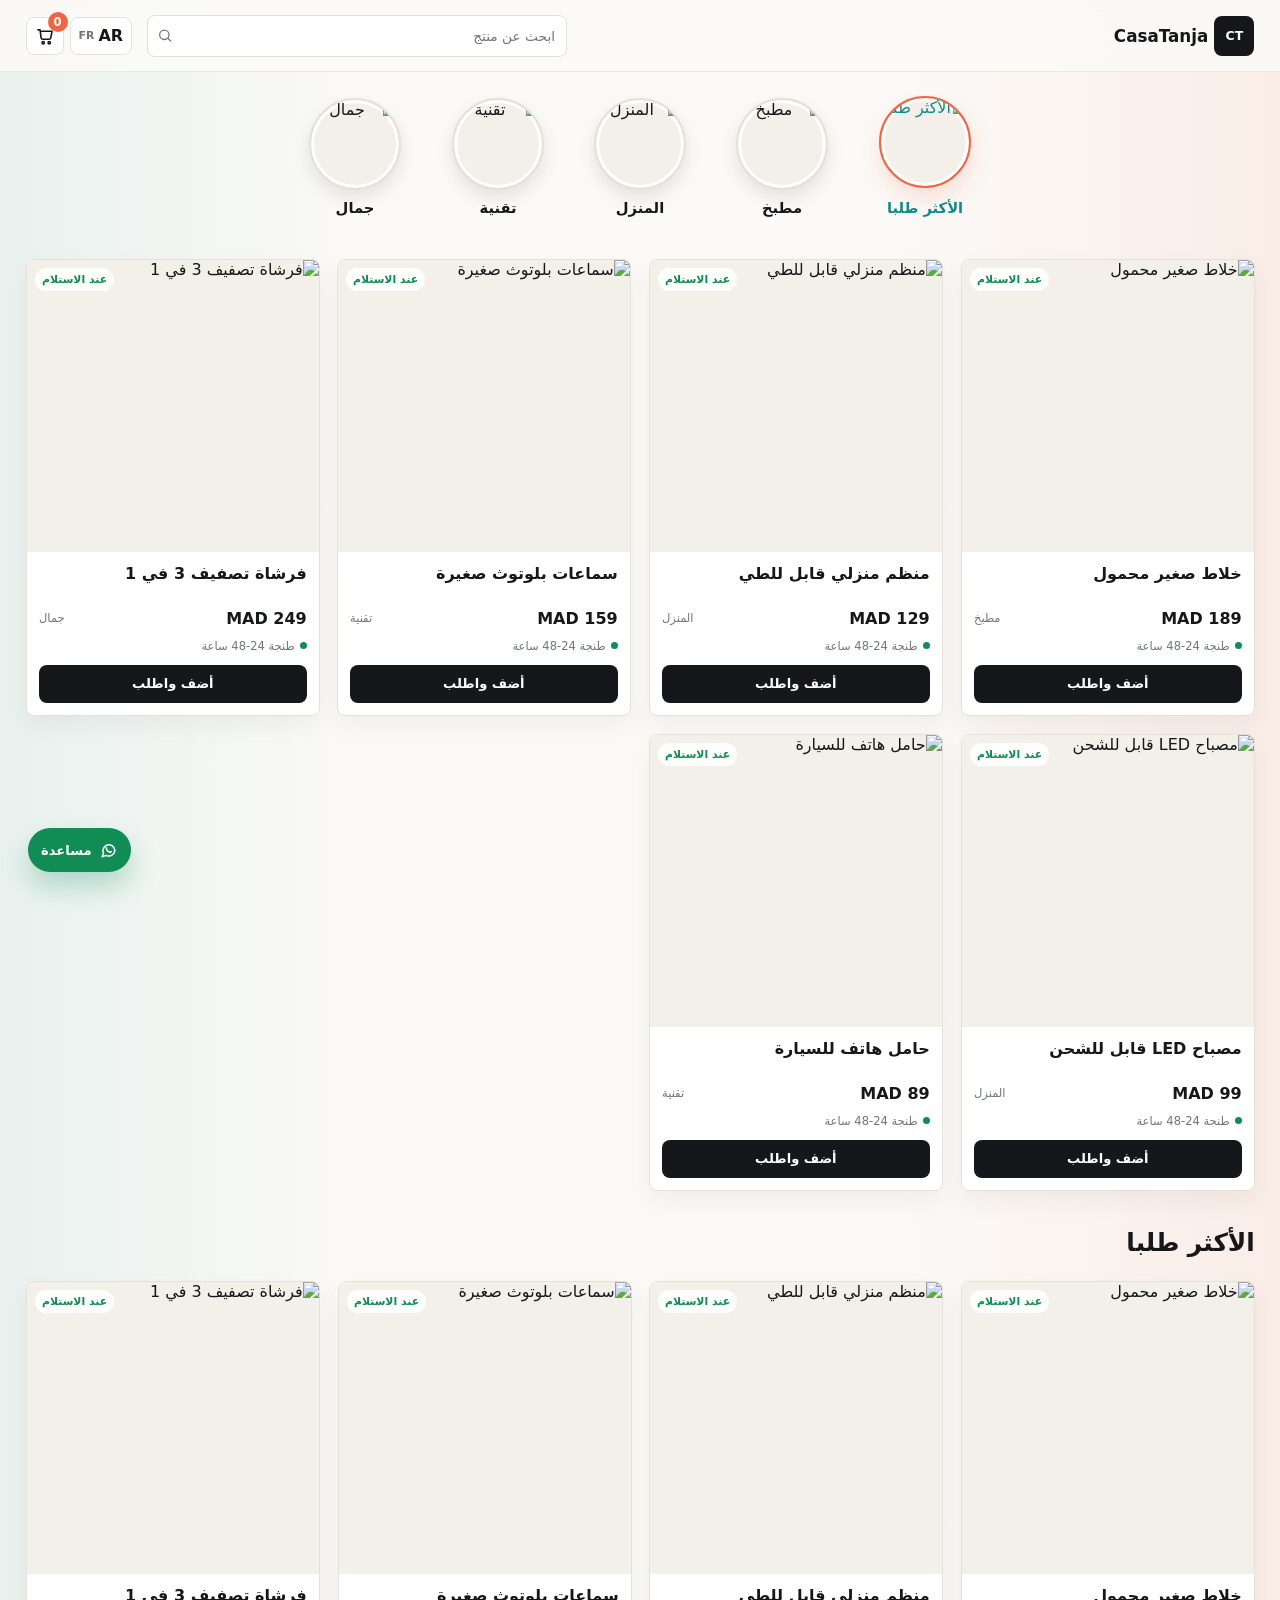
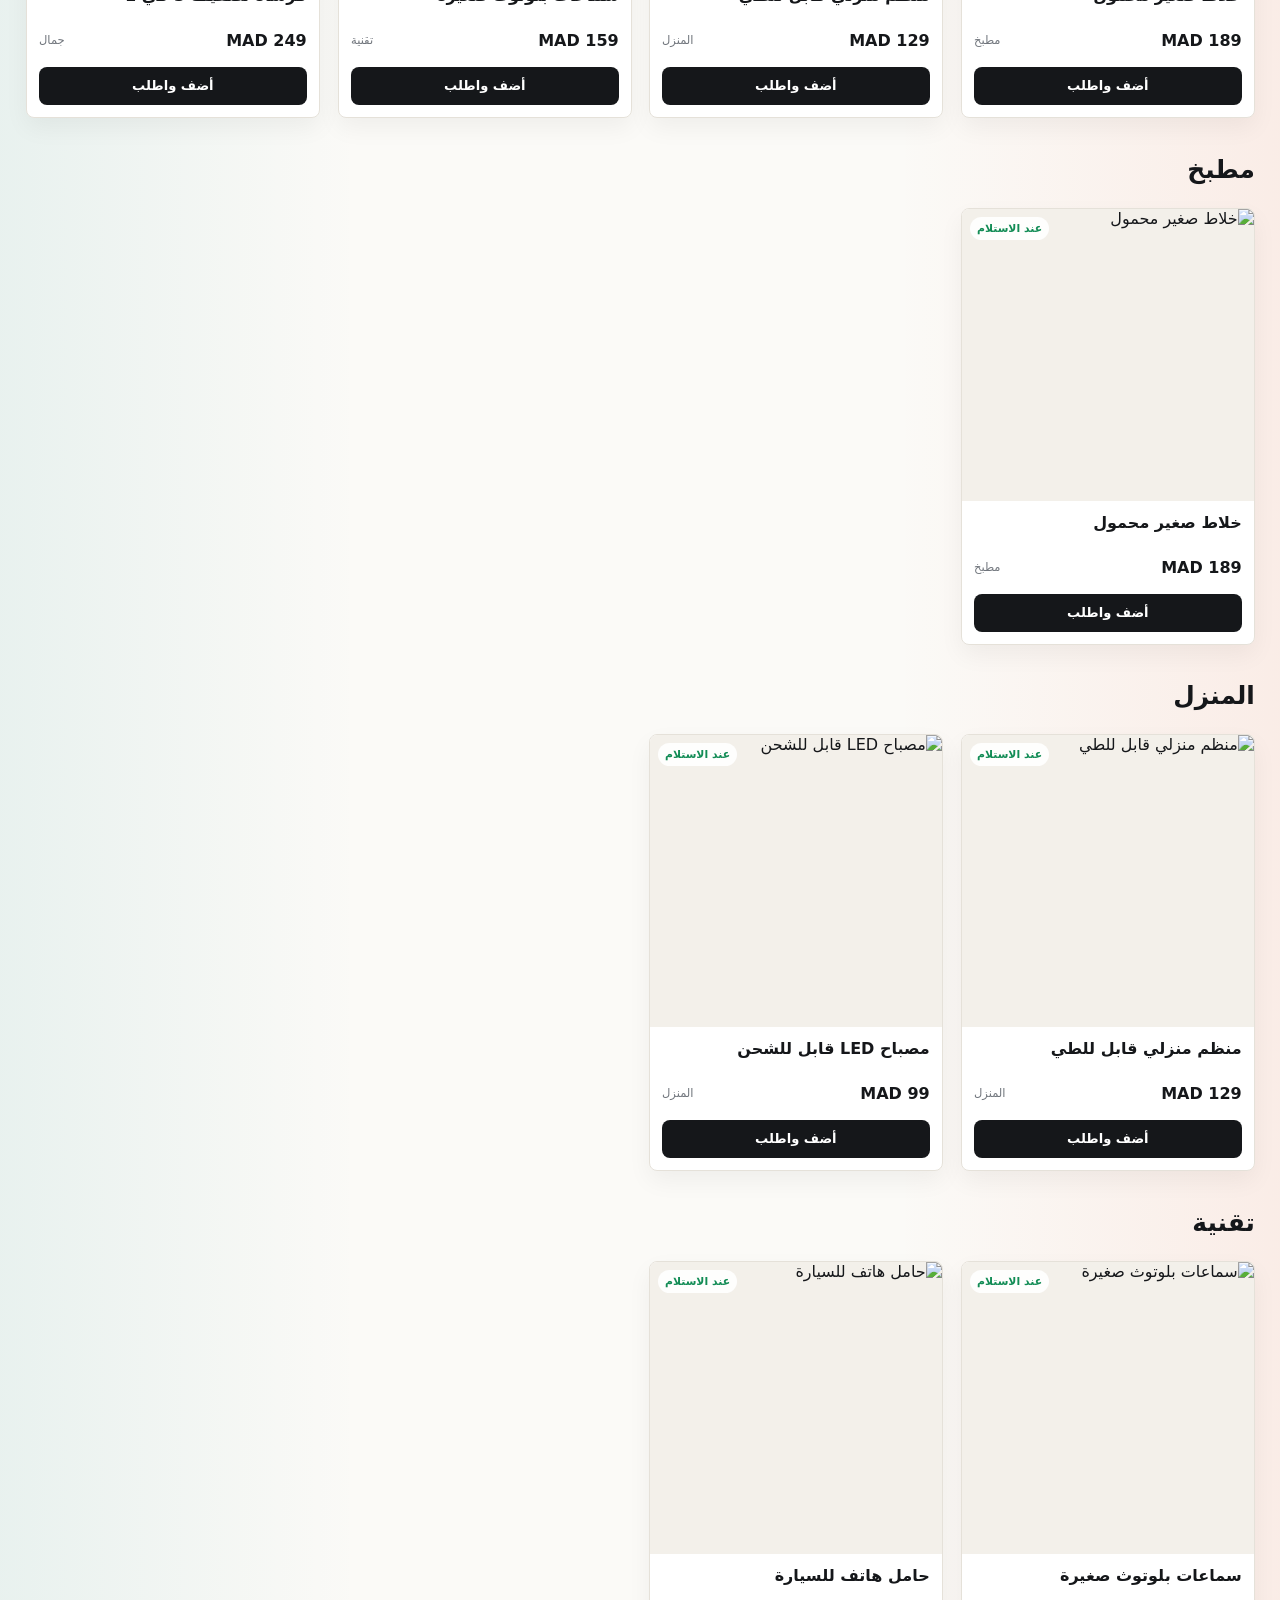
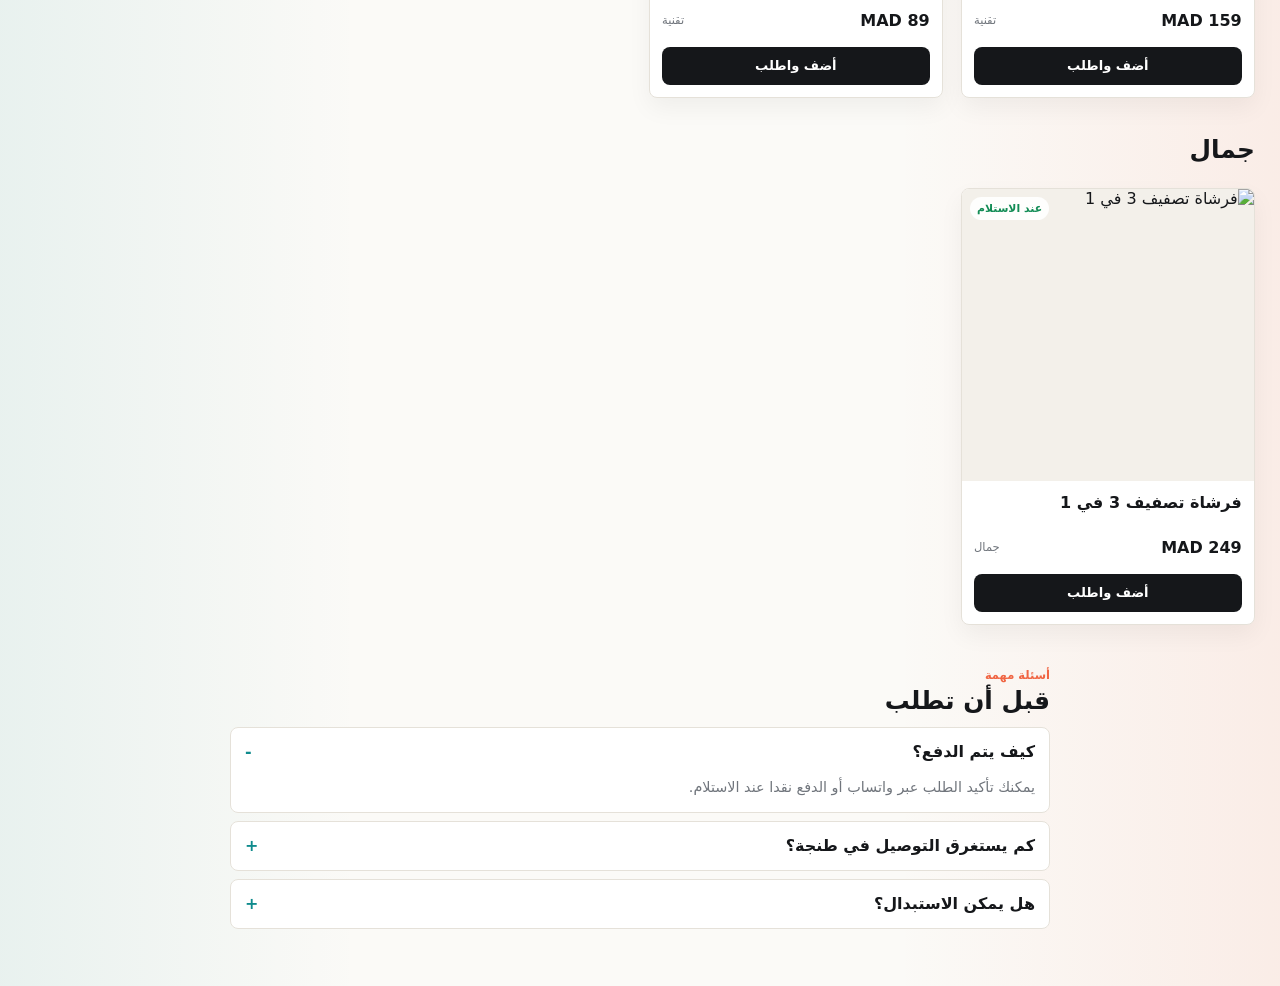
==== commit 087f0d21: "Add files via upload" ====
--- a/index.html
+++ b/index.html
@@ -10,7 +10,7 @@
     />
     <link rel="preconnect" href="https://images.unsplash.com" />
     <link rel="stylesheet" href="styles.base.css?v=3" />
-    <link rel="stylesheet" href="styles.mobile.css?v=2" media="(max-width: 899px)" />
+    <link rel="stylesheet" href="styles.mobile.css?v=4" media="(max-width: 899px)" />
     <link rel="stylesheet" href="styles.desktop.css?v=7" media="(min-width: 900px)" />
   </head>
   <body>
@@ -177,6 +177,6 @@
     <script src="https://cdn.jsdelivr.net/npm/@supabase/supabase-js@2"></script>
     <script src="supabase-config.js"></script>
     <script src="supabase-service.js"></script>
-    <script src="script.js?v=13"></script>
+    <script src="script.js?v=17"></script>
   </body>
 </html>
--- a/styles.desktop.css
+++ b/styles.desktop.css
@@ -382,10 +382,6 @@
 
   .category-card strong {
     font-size: 0.92rem;
-  }
-
-  .category-card small {
-    display: block;
   }
 
   .section-heading h2 {
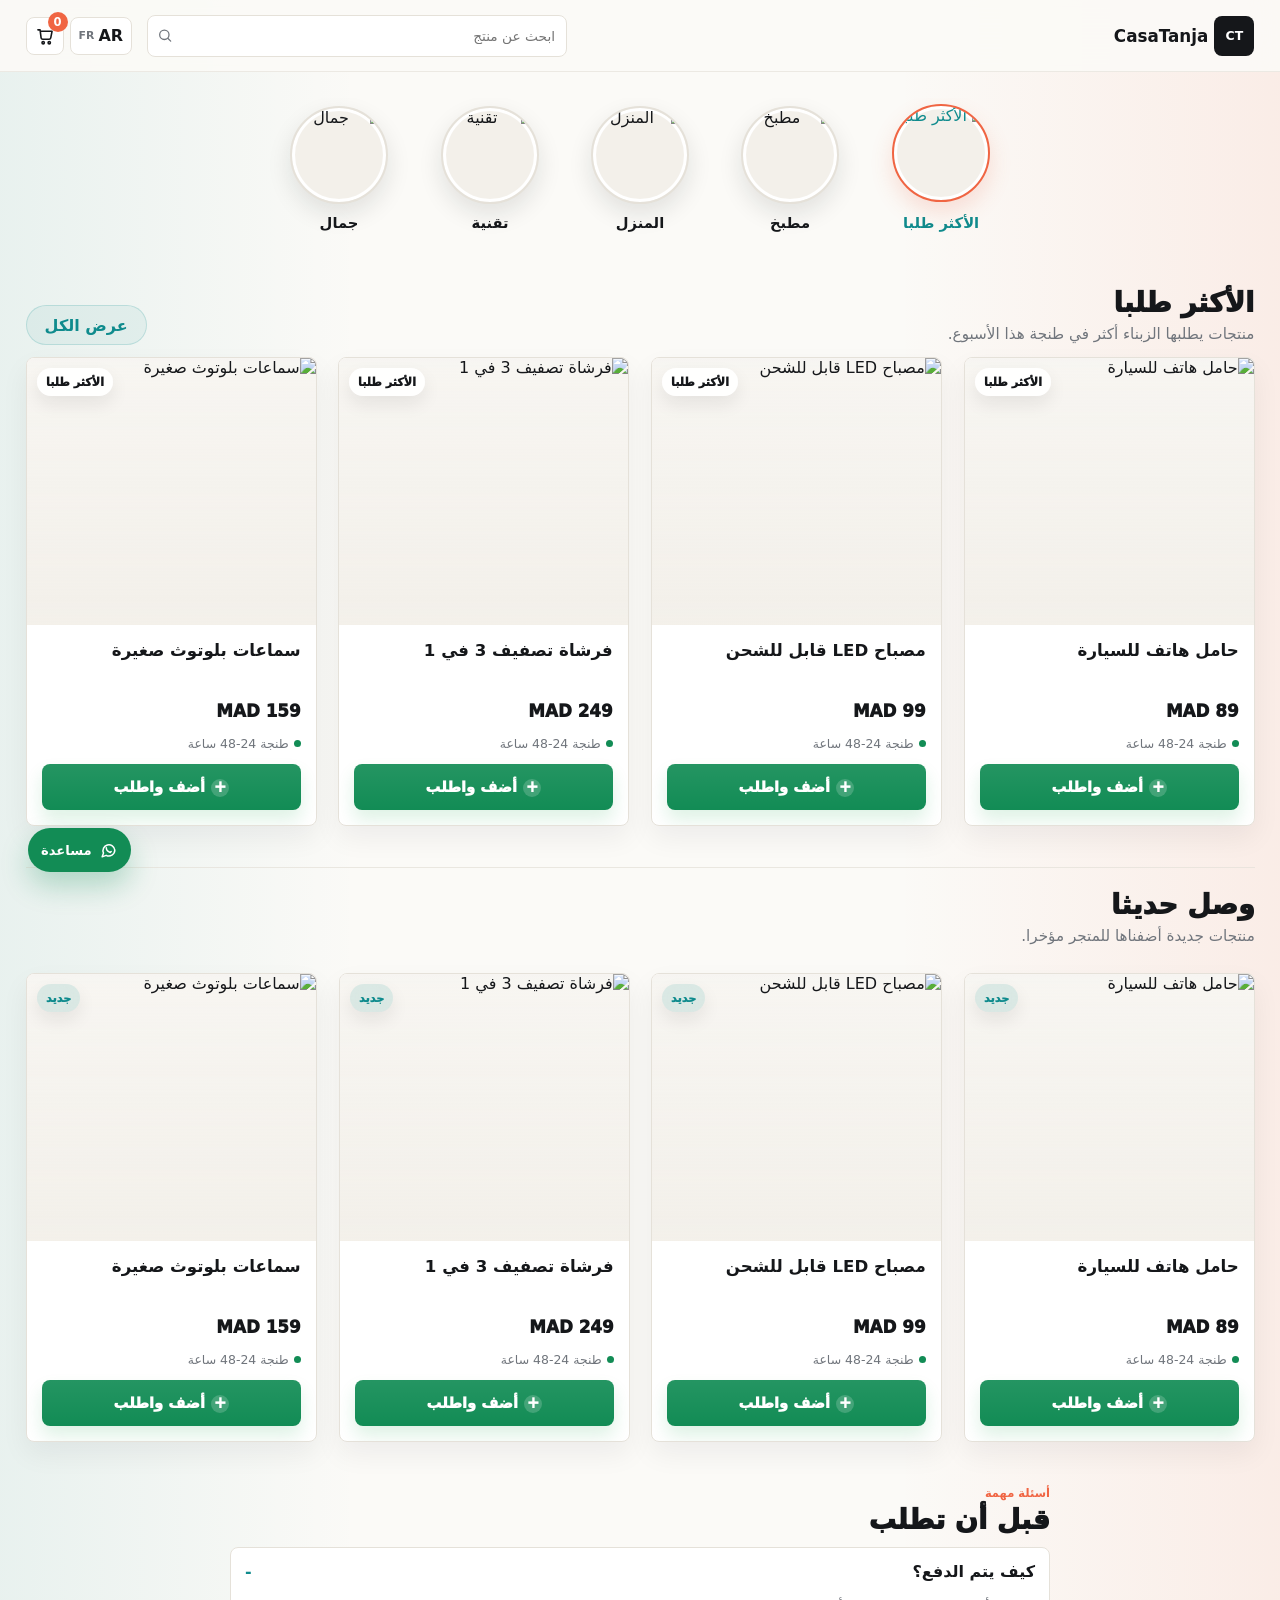
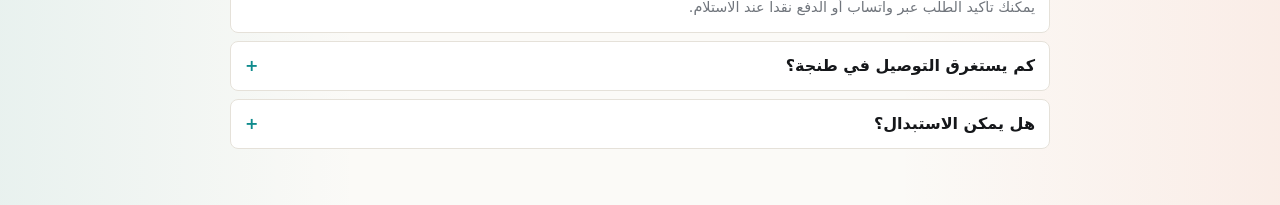
==== commit f058de9a: "Add files via upload" ====
--- a/index.html
+++ b/index.html
@@ -9,9 +9,9 @@
       content="Boutique mobile-first pour commander a Tanger avec WhatsApp et paiement a la livraison."
     />
     <link rel="preconnect" href="https://images.unsplash.com" />
-    <link rel="stylesheet" href="styles.base.css?v=3" />
-    <link rel="stylesheet" href="styles.mobile.css?v=4" media="(max-width: 899px)" />
-    <link rel="stylesheet" href="styles.desktop.css?v=7" media="(min-width: 900px)" />
+    <link rel="stylesheet" href="styles.base.css?v=9" />
+    <link rel="stylesheet" href="styles.mobile.css?v=6" media="(max-width: 899px)" />
+    <link rel="stylesheet" href="styles.desktop.css?v=12" media="(min-width: 900px)" />
   </head>
   <body>
     <div class="app-shell">
@@ -44,33 +44,6 @@
       </header>
 
       <main>
-        <section class="hero-band deal-band" aria-label="Deal of the day">
-          <a class="deal-bg-link" href="product.html?id=1" aria-label="Mini blender portable"></a>
-          <div class="deal-media" aria-hidden="true">
-            <div class="deal-main-image" data-deal-main-image></div>
-            <div class="deal-thumbs" data-deal-thumbs></div>
-          </div>
-          <div class="hero-copy deal-copy">
-            <span class="eyebrow" data-i18n="dealEyebrow">عرض اليوم</span>
-            <h1 data-i18n="dealTitle">خلاط صغير محمول</h1>
-            <p data-i18n="dealText">الأكثر طلبا هذا الأسبوع في طنجة. توصيل سريع والدفع عند الاستلام.</p>
-            <div class="deal-price-row">
-              <strong>189 MAD</strong>
-              <span>249 MAD</span>
-            </div>
-            <div class="deal-trust-row">
-              <span data-i18n="trustCodTitle">الدفع عند الاستلام</span>
-              <span data-i18n="trustDeliveryTitle">توصيل طنجة</span>
-              <span data-i18n="trustConfirmTitle">تأكيد عبر واتساب</span>
-            </div>
-            <ul class="deal-benefit-list" data-deal-benefits></ul>
-            <div class="hero-actions">
-              <button class="primary-action" type="button" data-add="1" data-i18n="dealOrder">اطلب الآن</button>
-              <a class="ghost-action" href="product.html?id=1" data-i18n="dealDetails">التفاصيل</a>
-            </div>
-          </div>
-        </section>
-
         <section class="tabs" aria-label="Categories" hidden>
           <button class="tab active" data-filter="all" data-i18n="tabAll" type="button">الأكثر طلبا</button>
           <button class="tab" data-filter="Maison" data-i18n="tabHome" type="button">المنزل</button>
@@ -82,6 +55,13 @@
         <section class="category-showcase" data-category-showcase aria-label="Shop by category"></section>
 
         <section id="products" class="product-section" aria-label="Produits">
+          <div class="section-heading" data-products-heading>
+            <div>
+              <h2 data-products-title>الأكثر طلبا</h2>
+              <p data-products-subtitle></p>
+            </div>
+            <button class="text-button" type="button" data-view-all data-i18n="viewAll">عرض الكل</button>
+          </div>
           <div class="product-grid" data-products></div>
         </section>
 
@@ -177,6 +157,6 @@
     <script src="https://cdn.jsdelivr.net/npm/@supabase/supabase-js@2"></script>
     <script src="supabase-config.js"></script>
     <script src="supabase-service.js"></script>
-    <script src="script.js?v=17"></script>
+    <script src="script.js?v=24"></script>
   </body>
 </html>
--- a/styles.base.css
+++ b/styles.base.css
@@ -257,152 +257,6 @@
   font-size: 0.86rem;
 }
 
-.hero-band {
-  display: grid;
-  grid-template-columns: 1fr 118px;
-  min-height: 218px;
-  overflow: hidden;
-  border-radius: 8px;
-  background:
-    linear-gradient(135deg, rgba(21, 23, 26, 0.9), rgba(30, 48, 52, 0.92)),
-    #15171a;
-  color: #fff;
-  box-shadow: var(--shadow);
-}
-
-.deal-band {
-  position: relative;
-  display: block;
-  min-height: 246px;
-  background-image: url("https://images.unsplash.com/photo-1570222094114-d054a817e56b?auto=format&fit=crop&w=900&q=82");
-  background-size: cover;
-  background-position: left center;
-}
-
-.deal-band::before {
-  content: "";
-  position: absolute;
-  inset: 0;
-  background:
-    linear-gradient(to right, rgba(17, 27, 30, 0.96) 0%, rgba(17, 27, 30, 0.9) 44%, rgba(17, 27, 30, 0.42) 70%, rgba(17, 27, 30, 0.08) 100%);
-}
-
-.is-rtl .deal-band {
-  background-position: left center;
-}
-
-.is-rtl .deal-band::before {
-  background:
-    linear-gradient(to left, rgba(17, 27, 30, 0.96) 0%, rgba(17, 27, 30, 0.9) 44%, rgba(17, 27, 30, 0.42) 70%, rgba(17, 27, 30, 0.08) 100%);
-}
-
-.deal-bg-link {
-  position: absolute;
-  inset: 0;
-  z-index: 0;
-}
-
-.deal-media,
-.deal-trust-row,
-.deal-benefit-list {
-  display: none;
-}
-
-.deal-band {
-  display: grid;
-  gap: 0;
-  overflow: hidden;
-  border: 1px solid rgba(229, 225, 217, 0.84);
-  background: #fff !important;
-  color: var(--ink);
-  box-shadow: 0 14px 34px rgba(21, 23, 26, 0.08);
-}
-
-body .deal-band {
-  display: none !important;
-}
-
-.deal-band::before {
-  display: none;
-}
-
-.deal-media {
-  position: relative;
-  display: grid;
-  min-height: 330px;
-  padding: 12px;
-  background: #f4f0eb;
-}
-
-.deal-main-image {
-  display: grid;
-  place-items: center;
-  min-height: 286px;
-  overflow: hidden;
-  border-radius: 8px;
-  background: #f4f0eb;
-}
-
-  .deal-main-image img,
-  .deal-main-image .product-image-placeholder {
-    display: block;
-    width: 100%;
-    height: 100%;
-    max-height: 340px;
-    object-fit: contain;
-    object-position: center;
-  }
-
-.deal-thumbs {
-  display: flex;
-  justify-content: center;
-  gap: 8px;
-  padding: 10px 2px 0;
-}
-
-.deal-thumbs button {
-  width: 58px;
-  height: 58px;
-  padding: 0;
-  overflow: hidden;
-  border: 2px solid #fff;
-  border-radius: 8px;
-  background: #fff;
-  cursor: pointer;
-}
-
-.deal-thumbs button.active {
-  border-color: var(--coral);
-  box-shadow: 0 0 0 1px var(--coral);
-}
-
-.deal-thumbs img {
-  display: block;
-  width: 100%;
-  height: 100%;
-  object-fit: cover;
-}
-
-.hero-copy {
-  padding: 20px 0 20px 18px;
-}
-
-.deal-copy {
-  position: relative;
-  z-index: 1;
-  display: flex;
-  flex-direction: column;
-  justify-content: center;
-  width: auto;
-  min-height: 0;
-  padding: 18px;
-}
-
-.is-rtl .deal-copy {
-  margin: 0;
-  padding: 18px;
-}
-
 .eyebrow {
   display: inline-block;
   color: var(--coral);
@@ -412,57 +266,6 @@
   text-transform: uppercase;
 }
 
-.hero-copy h1 {
-  max-width: 13ch;
-  margin: 8px 0 8px;
-  font-size: 1.72rem;
-  line-height: 1.03;
-  letter-spacing: 0;
-}
-
-.deal-copy h1 {
-  max-width: 10ch;
-  font-size: 1.62rem;
-}
-
-.hero-copy p {
-  max-width: none;
-  margin: 0 0 14px;
-  color: var(--muted);
-  font-size: 0.9rem;
-  line-height: 1.55;
-}
-
-.deal-copy p {
-  max-width: 23ch;
-}
-
-.deal-price-row {
-  display: flex;
-  align-items: baseline;
-  gap: 9px;
-  margin: 0 0 14px;
-}
-
-.deal-price-row strong {
-  font-size: 1.28rem;
-}
-
-.deal-price-row span {
-  color: var(--muted);
-  font-size: 0.9rem;
-  font-weight: 800;
-  text-decoration: line-through;
-}
-
-.deal-trust-row {
-  display: flex;
-  flex-wrap: wrap;
-  gap: 7px;
-  margin-bottom: 12px;
-}
-
-.deal-trust-row span,
 .product-status-row span {
   display: inline-flex;
   align-items: center;
@@ -475,69 +278,19 @@
   font-weight: 900;
 }
 
-.deal-trust-row .tone-teal,
 .product-status-row .tone-teal {
   background: #e6f7fb;
   color: #0f7880;
 }
 
-.deal-trust-row .tone-neutral,
 .product-status-row .tone-neutral {
   background: var(--surface-soft);
   color: var(--muted);
 }
 
-.deal-trust-row .tone-coral,
 .product-status-row .tone-coral {
   background: #fff1ed;
   color: var(--coral-dark);
-}
-
-.deal-benefit-list {
-  display: grid;
-  gap: 7px;
-  margin: 0 0 14px;
-  padding: 0;
-  list-style: none;
-}
-
-.deal-benefit-list li {
-  display: flex;
-  align-items: center;
-  gap: 8px;
-  color: var(--ink);
-  font-size: 0.86rem;
-  font-weight: 780;
-  line-height: 1.35;
-}
-
-.deal-benefit-list li::before {
-  content: "";
-  flex: 0 0 auto;
-  width: 7px;
-  height: 7px;
-  border-radius: 999px;
-  background: var(--green);
-}
-
-.deal-price-row em {
-  display: inline-flex;
-  align-items: center;
-  justify-content: center;
-  min-height: 28px;
-  padding: 0 10px;
-  border-radius: 999px;
-  background: #fff1ed;
-  color: var(--coral);
-  font-style: normal;
-  font-size: 0.82rem;
-  font-weight: 950;
-}
-
-.hero-actions {
-  display: flex;
-  gap: 8px;
-  flex-wrap: wrap;
 }
 
 .primary-action,
@@ -585,15 +338,6 @@
   color: #fff;
 }
 
-.hero-image {
-  min-height: 100%;
-  background-image:
-    linear-gradient(180deg, transparent 62%, rgba(21, 23, 26, 0.72)),
-    url("https://images.unsplash.com/photo-1607083206869-4c7672e72a8a?auto=format&fit=crop&w=700&q=80");
-  background-size: cover;
-  background-position: center;
-}
-
 .payment-panel {
   display: grid;
   gap: 10px;
@@ -608,11 +352,6 @@
   border: 1px solid var(--line);
   border-radius: 8px;
   background: var(--surface);
-}
-
-.pay-method.featured {
-  border-color: rgba(15, 139, 141, 0.32);
-  box-shadow: 0 10px 26px rgba(15, 139, 141, 0.09);
 }
 
 .pay-method svg {
@@ -684,12 +423,12 @@
 
 .category-showcase {
   display: flex;
-  gap: 18px;
+  gap: 16px;
   align-items: flex-start;
   justify-content: flex-start;
   overflow-x: auto;
-  margin: 12px -14px 16px;
-  padding: 4px 14px 10px;
+  margin: 14px -14px 18px;
+  padding: 6px 14px 12px;
   scrollbar-width: none;
   scroll-snap-type: x proximity;
 }
@@ -699,7 +438,7 @@
 }
 
 .category-card {
-  flex: 0 0 86px;
+  flex: 0 0 88px;
   display: grid;
   justify-items: center;
   gap: 8px;
@@ -718,15 +457,15 @@
 
 .category-card-image {
   display: block;
-  width: 76px;
-  height: 76px;
+  width: 78px;
+  height: 78px;
   overflow: hidden;
   border: 2px solid var(--line);
   border-radius: 999px;
   background: var(--surface-soft);
   box-shadow:
     inset 0 0 0 3px #fff,
-    0 8px 18px rgba(21, 23, 26, 0.1);
+    0 10px 24px rgba(21, 23, 26, 0.11);
   transition:
     border-color 160ms ease,
     transform 160ms ease,
@@ -755,7 +494,7 @@
 
 .category-card strong {
   max-width: 100%;
-  font-size: 0.78rem;
+  font-size: 0.8rem;
   line-height: 1.25;
 }
 
@@ -771,6 +510,7 @@
   display: flex;
   align-items: end;
   justify-content: space-between;
+  gap: 14px;
   margin-bottom: 12px;
 }
 
@@ -780,16 +520,38 @@
   letter-spacing: 0;
 }
 
+.section-heading p {
+  max-width: 34rem;
+  margin: 5px 0 0;
+  color: var(--muted);
+  font-size: 0.82rem;
+  line-height: 1.45;
+}
+
 .product-section {
   margin-top: 0;
 }
 
 .text-button {
-  border: 0;
-  background: transparent;
+  min-height: 36px;
+  padding: 0 13px;
+  border: 1px solid rgba(15, 139, 141, 0.18);
+  border-radius: 999px;
+  background: rgba(15, 139, 141, 0.06);
   color: var(--teal);
+  white-space: nowrap;
   font-weight: 850;
   cursor: pointer;
+  transition:
+    transform 180ms ease,
+    border-color 180ms ease,
+    background-color 180ms ease;
+}
+
+.text-button:hover {
+  border-color: rgba(15, 139, 141, 0.36);
+  background: rgba(15, 139, 141, 0.1);
+  transform: translateY(-1px);
 }
 
 .product-grid {
@@ -804,13 +566,15 @@
 
 .category-sections {
   display: grid;
-  gap: 22px;
-  margin-top: 22px;
+  gap: 28px;
+  margin-top: 28px;
 }
 
 .category-block {
   display: grid;
-  gap: 12px;
+  gap: 14px;
+  padding: 18px 0 0;
+  border-top: 1px solid rgba(229, 225, 217, 0.76);
 }
 
 .category-grid {
@@ -861,11 +625,14 @@
 }
 
 .product-card {
+  display: flex;
+  min-height: 100%;
+  flex-direction: column;
   overflow: hidden;
   border: 1px solid var(--line);
   border-radius: 8px;
   background: var(--surface);
-  box-shadow: 0 10px 24px rgba(21, 23, 26, 0.05);
+  box-shadow: 0 12px 28px rgba(21, 23, 26, 0.06);
   cursor: pointer;
   transform: translateY(0);
   transition:
@@ -886,7 +653,10 @@
 .product-image {
   position: relative;
   aspect-ratio: 1 / 1;
-  background: var(--surface-soft);
+  overflow: hidden;
+  background:
+    linear-gradient(180deg, rgba(255, 255, 255, 0.36), rgba(243, 240, 234, 0.72)),
+    var(--surface-soft);
 }
 
 .product-image img {
@@ -915,39 +685,105 @@
 
 .badge {
   position: absolute;
-  left: 8px;
-  top: 8px;
-  padding: 5px 7px;
+  left: 10px;
+  top: 10px;
+  min-height: 28px;
+  padding: 0 9px;
   border-radius: 999px;
+  background: rgba(255, 255, 255, 0.9);
+  color: var(--green);
+  font-size: 0.7rem;
+  font-weight: 950;
+  display: inline-flex;
+  align-items: center;
+  backdrop-filter: blur(12px);
+  box-shadow: 0 8px 18px rgba(21, 23, 26, 0.08);
+}
+
+.badge-offer {
+  background: rgba(249, 115, 22, 0.12);
+  color: var(--coral);
+}
+
+.badge-new {
+  background: rgba(15, 139, 141, 0.12);
+  color: var(--teal);
+}
+
+.badge-best {
   background: rgba(255, 255, 255, 0.92);
+  color: var(--ink);
+}
+
+.badge-low {
+  background: rgba(22, 163, 74, 0.12);
   color: var(--green);
-  font-size: 0.68rem;
-  font-weight: 900;
+}
+
+.badge-cod {
+  background: rgba(255, 255, 255, 0.9);
+  color: var(--green);
 }
 
 .product-info {
-  padding: 10px;
+  display: grid;
+  flex: 1;
+  align-content: stretch;
+  grid-template-rows: auto auto 1fr auto;
+  padding: 11px;
 }
 
 .product-title {
-  min-height: 38px;
-  margin: 0 0 7px;
+  display: -webkit-box;
+  min-height: 40px;
+  margin: 0 0 9px;
+  overflow: hidden;
   font-size: 0.9rem;
-  line-height: 1.2;
+  line-height: 1.28;
   letter-spacing: 0;
+  -webkit-box-orient: vertical;
+  -webkit-line-clamp: 2;
 }
 
 .product-meta {
   display: flex;
   align-items: center;
-  justify-content: space-between;
+  justify-content: flex-start;
+  min-height: 28px;
+  margin-bottom: 8px;
+}
+
+.product-price-line {
+  display: flex;
+  align-items: center;
+  flex-wrap: wrap;
   gap: 6px;
-  margin-bottom: 8px;
 }
 
 .price {
-  font-size: 1rem;
-  font-weight: 900;
+  color: var(--ink);
+  font-size: 1.05rem;
+  font-weight: 950;
+  line-height: 1.05;
+}
+
+.card-old-price {
+  color: var(--muted);
+  font-size: 0.76rem;
+  font-weight: 850;
+  text-decoration: line-through;
+}
+
+.card-discount {
+  display: inline-flex;
+  align-items: center;
+  min-height: 22px;
+  padding: 0 7px;
+  border-radius: 999px;
+  background: rgba(249, 115, 22, 0.12);
+  color: var(--coral);
+  font-size: 0.68rem;
+  font-weight: 950;
 }
 
 .category {
@@ -962,6 +798,8 @@
   min-height: 20px;
   color: var(--muted);
   font-size: 0.72rem;
+  margin-top: auto;
+  align-self: end;
 }
 
 .delivery-note::before {
@@ -974,15 +812,18 @@
 
 .add-button {
   width: 100%;
-  min-height: 38px;
-  margin-top: 9px;
+  min-height: 40px;
+  margin-top: 11px;
   border: 0;
   border-radius: 8px;
-  background: var(--ink);
+  background:
+    linear-gradient(180deg, rgba(255, 255, 255, 0.08), rgba(255, 255, 255, 0)),
+    var(--green);
   color: #fff;
-  font-size: 0.82rem;
-  font-weight: 850;
+  font-size: 0.84rem;
+  font-weight: 950;
   cursor: pointer;
+  box-shadow: 0 10px 18px rgba(22, 163, 74, 0.14);
   transition:
     transform 180ms ease,
     box-shadow 180ms ease,
@@ -990,6 +831,24 @@
     background-color 180ms ease;
 }
 
+.add-button::before {
+  content: "+";
+  display: inline-flex;
+  align-items: center;
+  justify-content: center;
+  width: 18px;
+  height: 18px;
+  margin-inline-end: 6px;
+  border-radius: 999px;
+  background: rgba(255, 255, 255, 0.18);
+  font-size: 0.95rem;
+  line-height: 1;
+}
+
+.is-rtl .add-button::before {
+  margin-inline: 0 6px;
+}
+
 .add-button.just-added {
   animation: add-button-pop 420ms ease;
 }
@@ -998,6 +857,58 @@
 .whatsapp-checkout:disabled {
   cursor: not-allowed;
   opacity: 0.58;
+}
+
+.product-card-skeleton {
+  pointer-events: none;
+}
+
+.skeleton-block,
+.skeleton-line,
+.skeleton-button {
+  overflow: hidden;
+  border-radius: 10px;
+  background: linear-gradient(90deg, #f2f0eb 0%, #faf9f6 42%, #f2f0eb 84%);
+  background-size: 220% 100%;
+  animation: skeleton-shimmer 1.35s ease-in-out infinite;
+  animation-delay: var(--skeleton-delay, 0ms);
+}
+
+.skeleton-line {
+  height: 13px;
+}
+
+.skeleton-title {
+  width: 82%;
+  height: 18px;
+  margin-bottom: 12px;
+}
+
+.skeleton-price {
+  width: 56%;
+  margin-bottom: 12px;
+}
+
+.skeleton-note {
+  width: 72%;
+  align-self: end;
+}
+
+.skeleton-button {
+  width: 100%;
+  height: 40px;
+  margin-top: 11px;
+  border-radius: 8px;
+}
+
+.skeleton-heading {
+  width: 160px;
+  height: 24px;
+}
+
+.skeleton-subheading {
+  width: min(320px, 70vw);
+  margin-top: 10px;
 }
 
 .bottom-nav {
@@ -2137,6 +2048,15 @@
   }
 }
 
+@keyframes skeleton-shimmer {
+  0% {
+    background-position: 120% 0;
+  }
+  100% {
+    background-position: -120% 0;
+  }
+}
+
 @keyframes cart-item-in {
   from {
     opacity: 0;
--- a/styles.mobile.css
+++ b/styles.mobile.css
@@ -33,6 +33,34 @@
 }
 
 @media (max-width: 899px) {
+  .section-heading {
+    align-items: flex-start;
+  }
+
+  .section-heading p {
+    max-width: 22rem;
+    font-size: 0.78rem;
+  }
+
+  .text-button {
+    min-height: 34px;
+    padding-inline: 11px;
+  }
+
+  .product-price-line {
+    gap: 5px;
+  }
+
+  .card-old-price {
+    font-size: 0.7rem;
+  }
+
+  .card-discount {
+    min-height: 20px;
+    padding-inline: 6px;
+    font-size: 0.62rem;
+  }
+
   .product-card:active,
   .category-card:active,
   .pay-method:active {
--- a/styles.desktop.css
+++ b/styles.desktop.css
@@ -38,318 +38,6 @@
     height: 42px;
   }
 
-  .deal-band {
-    direction: ltr;
-    display: grid;
-    grid-template-columns: minmax(0, 1.08fr) minmax(500px, 0.92fr);
-    gap: 0;
-    align-items: stretch;
-    width: min(calc(100% - 96px), 1560px);
-    height: clamp(560px, 33.8vw, 590px);
-    min-height: 560px;
-    max-height: 590px;
-    margin: 18px auto 0;
-    padding: 0;
-    overflow: hidden;
-    border: 1px solid rgba(229, 225, 217, 0.78);
-    border-radius: 14px;
-    background: #fff !important;
-    color: var(--ink);
-    box-shadow: 0 20px 55px rgba(21, 23, 26, 0.07);
-  }
-
-  .deal-band::before {
-    display: none;
-  }
-
-  .is-rtl .deal-band::before {
-    display: none;
-  }
-
-  .deal-bg-link {
-    display: none;
-  }
-
-  .deal-media {
-    position: relative;
-    display: grid;
-    grid-column: 1;
-    height: 100%;
-    padding: 14px;
-    min-width: 0;
-  }
-
-  .deal-main-image {
-    display: grid;
-    place-items: center;
-    height: 100%;
-    min-height: 0;
-    overflow: hidden;
-    border: 0;
-    border-radius: 12px;
-    background: #f4f0eb;
-    box-shadow: inset 0 0 0 1px rgba(229, 225, 217, 0.55);
-  }
-
-  .deal-main-image img,
-  .deal-main-image .product-image-placeholder {
-    width: 100%;
-    height: 100%;
-    min-height: 0;
-    object-fit: contain;
-    object-position: center center;
-    display: block;
-    padding: clamp(8px, 1vw, 14px) clamp(8px, 1vw, 14px) 78px;
-  }
-
-  .deal-thumbs {
-    position: absolute;
-    bottom: 26px;
-    left: 50%;
-    z-index: 2;
-    transform: translateX(-50%);
-    display: flex;
-    justify-content: center;
-    gap: 12px;
-    min-height: 86px;
-  }
-
-  .deal-thumbs button {
-    display: block;
-    width: clamp(78px, 5.1vw, 108px);
-    height: clamp(72px, 4.5vw, 92px);
-    padding: 0;
-    overflow: hidden;
-    border: 3px solid #fff;
-    border-radius: 8px;
-    background: #fff;
-    cursor: pointer;
-    box-shadow:
-      0 0 0 1px rgba(229, 225, 217, 0.82),
-      0 12px 26px rgba(21, 23, 26, 0.13);
-  }
-
-  .deal-thumbs button.active {
-    border-color: var(--coral);
-    box-shadow:
-      0 0 0 1px var(--coral),
-      0 14px 28px rgba(240, 101, 67, 0.2);
-  }
-
-  .deal-thumbs img {
-    display: block;
-    width: 100%;
-    height: 100%;
-    object-fit: cover;
-  }
-
-  .deal-copy {
-    grid-column: 2;
-    direction: ltr;
-    text-align: left;
-    align-items: stretch;
-    justify-content: flex-start;
-    width: auto;
-    height: 100%;
-    min-height: 0;
-    margin: 0;
-    padding: clamp(34px, 3.1vw, 52px) clamp(44px, 4vw, 70px);
-    overflow: hidden;
-    border: 0;
-    border-inline-start: 1px solid rgba(229, 225, 217, 0.85);
-    border-radius: 0;
-    background: #fff;
-    color: var(--ink);
-    box-shadow: none;
-  }
-
-  .is-rtl .deal-copy {
-    direction: rtl;
-    text-align: right;
-    margin: 0;
-    padding: clamp(34px, 3.1vw, 52px) clamp(44px, 4vw, 70px);
-  }
-
-  .deal-copy .eyebrow {
-    align-self: flex-end;
-    font-size: 0.94rem;
-    font-weight: 950;
-    text-transform: none;
-  }
-
-  .deal-copy h1 {
-    align-self: flex-end;
-    max-width: 15ch;
-    margin: 12px 0 8px;
-    color: #111318;
-    font-size: clamp(2.1rem, 2.65vw, 3.1rem);
-    font-weight: 950;
-    line-height: 1.08;
-  }
-
-  .deal-copy p {
-    align-self: flex-end;
-    max-width: 620px;
-    margin-bottom: 14px;
-    color: var(--muted);
-    font-size: clamp(0.96rem, 1.04vw, 1.12rem);
-    line-height: 1.65;
-    display: -webkit-box;
-    overflow: hidden;
-    -webkit-box-orient: vertical;
-    -webkit-line-clamp: 2;
-  }
-
-  .deal-price-row strong {
-    color: var(--ink);
-    font-size: clamp(1.95rem, 2.2vw, 2.55rem);
-    font-weight: 950;
-    line-height: 1;
-  }
-
-  .deal-price-row span {
-    color: #6f7782;
-    font-size: 1rem;
-  }
-
-  .deal-price-row {
-    direction: ltr;
-    justify-content: center;
-    align-items: center;
-    gap: 12px;
-    margin: 0 0 14px;
-  }
-
-  .deal-trust-row {
-    display: flex;
-    flex-wrap: wrap;
-    justify-content: center;
-    gap: 14px;
-    margin-bottom: 12px;
-  }
-
-  .deal-trust-row span {
-    display: inline-flex;
-    align-items: center;
-    gap: 8px;
-    min-height: 36px;
-    padding: 0 12px;
-    border-radius: 8px;
-    background: #e7f8ed;
-    color: #0f8b8d;
-    font-size: 0.84rem;
-    font-weight: 900;
-  }
-
-  .deal-trust-row span:nth-child(2) {
-    background: #e6f7fb;
-    color: #0f8b8d;
-  }
-
-  .deal-trust-row span.tone-green {
-    background: #e7f8ed;
-    color: #0f7046;
-  }
-
-  .deal-trust-row span.tone-teal {
-    background: #e6f7fb;
-    color: #0f7880;
-  }
-
-  .deal-trust-row span.tone-neutral {
-    background: var(--surface-soft);
-    color: var(--muted);
-  }
-
-  .deal-trust-row span.tone-coral {
-    background: #fff1ed;
-    color: var(--coral-dark);
-  }
-
-  .deal-trust-row span::after {
-    content: "✓";
-    display: inline-grid;
-    place-items: center;
-    width: 18px;
-    height: 18px;
-    border: 1px solid currentColor;
-    border-radius: 4px;
-    font-size: 0.72rem;
-    line-height: 1;
-  }
-
-  .deal-benefit-list {
-    direction: rtl;
-    display: grid;
-    align-self: center;
-    width: min(100%, 560px);
-    gap: 0;
-    margin: 0 auto 14px;
-    padding: 0;
-    list-style: none;
-  }
-
-  .deal-benefit-list li {
-    display: flex;
-    flex-direction: row;
-    align-items: center;
-    justify-content: flex-start;
-    gap: 12px;
-    min-height: 32px;
-    border-top: 1px dotted rgba(112, 117, 124, 0.28);
-    color: var(--ink);
-    font-size: 0.92rem;
-    font-weight: 760;
-    line-height: 1.45;
-    text-align: right;
-  }
-
-  .deal-benefit-list li:last-child {
-    border-bottom: 1px dotted rgba(112, 117, 124, 0.28);
-  }
-
-  .deal-benefit-list li::before {
-    content: "✓";
-    display: inline-grid;
-    place-items: center;
-    flex: 0 0 auto;
-    width: 18px;
-    height: 18px;
-    margin: 0;
-    border-radius: 999px;
-    background: #12a46b;
-    color: #fff;
-    font-size: 0.72rem;
-    font-weight: 950;
-  }
-
-  .hero-actions .primary-action,
-  .hero-actions .ghost-action {
-    min-height: 48px;
-    font-size: 1rem;
-  }
-
-  .deal-copy .hero-actions {
-    justify-content: center;
-  }
-
-  .deal-copy .primary-action {
-    width: min(100%, 560px);
-    padding: 0 28px;
-    font-size: 1.08rem;
-    font-weight: 950;
-  }
-
-  .deal-copy .ghost-action {
-    width: 100%;
-    min-height: 30px;
-    border-color: #ded8ce;
-    border-color: transparent;
-    color: var(--ink);
-    color: var(--muted);
-    font-size: 1rem;
-  }
-
   .tabs {
     justify-content: center;
     width: fit-content;
@@ -364,20 +52,20 @@
   }
 
   .category-showcase {
-    gap: clamp(22px, 3vw, 42px);
+    gap: clamp(24px, 3vw, 44px);
     justify-content: center;
-    margin: 22px calc(-1 * clamp(18px, 2vw, 32px)) 28px;
-    padding: 4px clamp(18px, 2vw, 32px) 14px;
+    margin: 26px calc(-1 * clamp(18px, 2vw, 32px)) 34px;
+    padding: 8px clamp(18px, 2vw, 32px) 18px;
   }
 
   .category-card {
-    flex-basis: 104px;
-    gap: 9px;
+    flex-basis: 112px;
+    gap: 10px;
   }
 
   .category-card-image {
-    width: 92px;
-    height: 92px;
+    width: 98px;
+    height: 98px;
   }
 
   .category-card strong {
@@ -385,18 +73,28 @@
   }
 
   .section-heading h2 {
-    font-size: 1.55rem;
+    font-size: 1.7rem;
+    font-weight: 950;
+  }
+
+  .section-heading p {
+    font-size: 0.95rem;
+  }
+
+  .text-button {
+    min-height: 40px;
+    padding-inline: 18px;
   }
 
   .product-grid {
     grid-template-columns: repeat(4, minmax(0, 1fr));
-    gap: 18px;
+    gap: 22px;
   }
 
   .product-card:hover {
     border-color: rgba(22, 163, 74, 0.28);
-    box-shadow: 0 18px 38px rgba(17, 24, 39, 0.11);
-    transform: translateY(-4px);
+    box-shadow: 0 22px 46px rgba(17, 24, 39, 0.12);
+    transform: translateY(-5px);
   }
 
   .product-card:hover .product-image img {
@@ -408,8 +106,8 @@
   }
 
   .category-sections {
-    gap: 34px;
-    margin-top: 34px;
+    gap: 42px;
+    margin-top: 40px;
   }
 
   .category-grid {
@@ -417,11 +115,42 @@
   }
 
   .product-title {
-    font-size: 1rem;
+    min-height: 48px;
+    font-size: 1.04rem;
   }
 
   .product-info {
-    padding: 12px;
+    padding: 15px;
+  }
+
+  .product-meta {
+    min-height: 28px;
+  }
+
+  .product-price-line {
+    gap: 8px;
+  }
+
+  .card-old-price {
+    font-size: 0.84rem;
+  }
+
+  .card-discount {
+    min-height: 24px;
+    padding-inline: 8px;
+  }
+
+  .delivery-note {
+    font-size: 0.78rem;
+  }
+
+  .product-image {
+    aspect-ratio: 1.08 / 1;
+  }
+
+  .add-button {
+    min-height: 46px;
+    font-size: 0.92rem;
   }
 
   .faq-section {
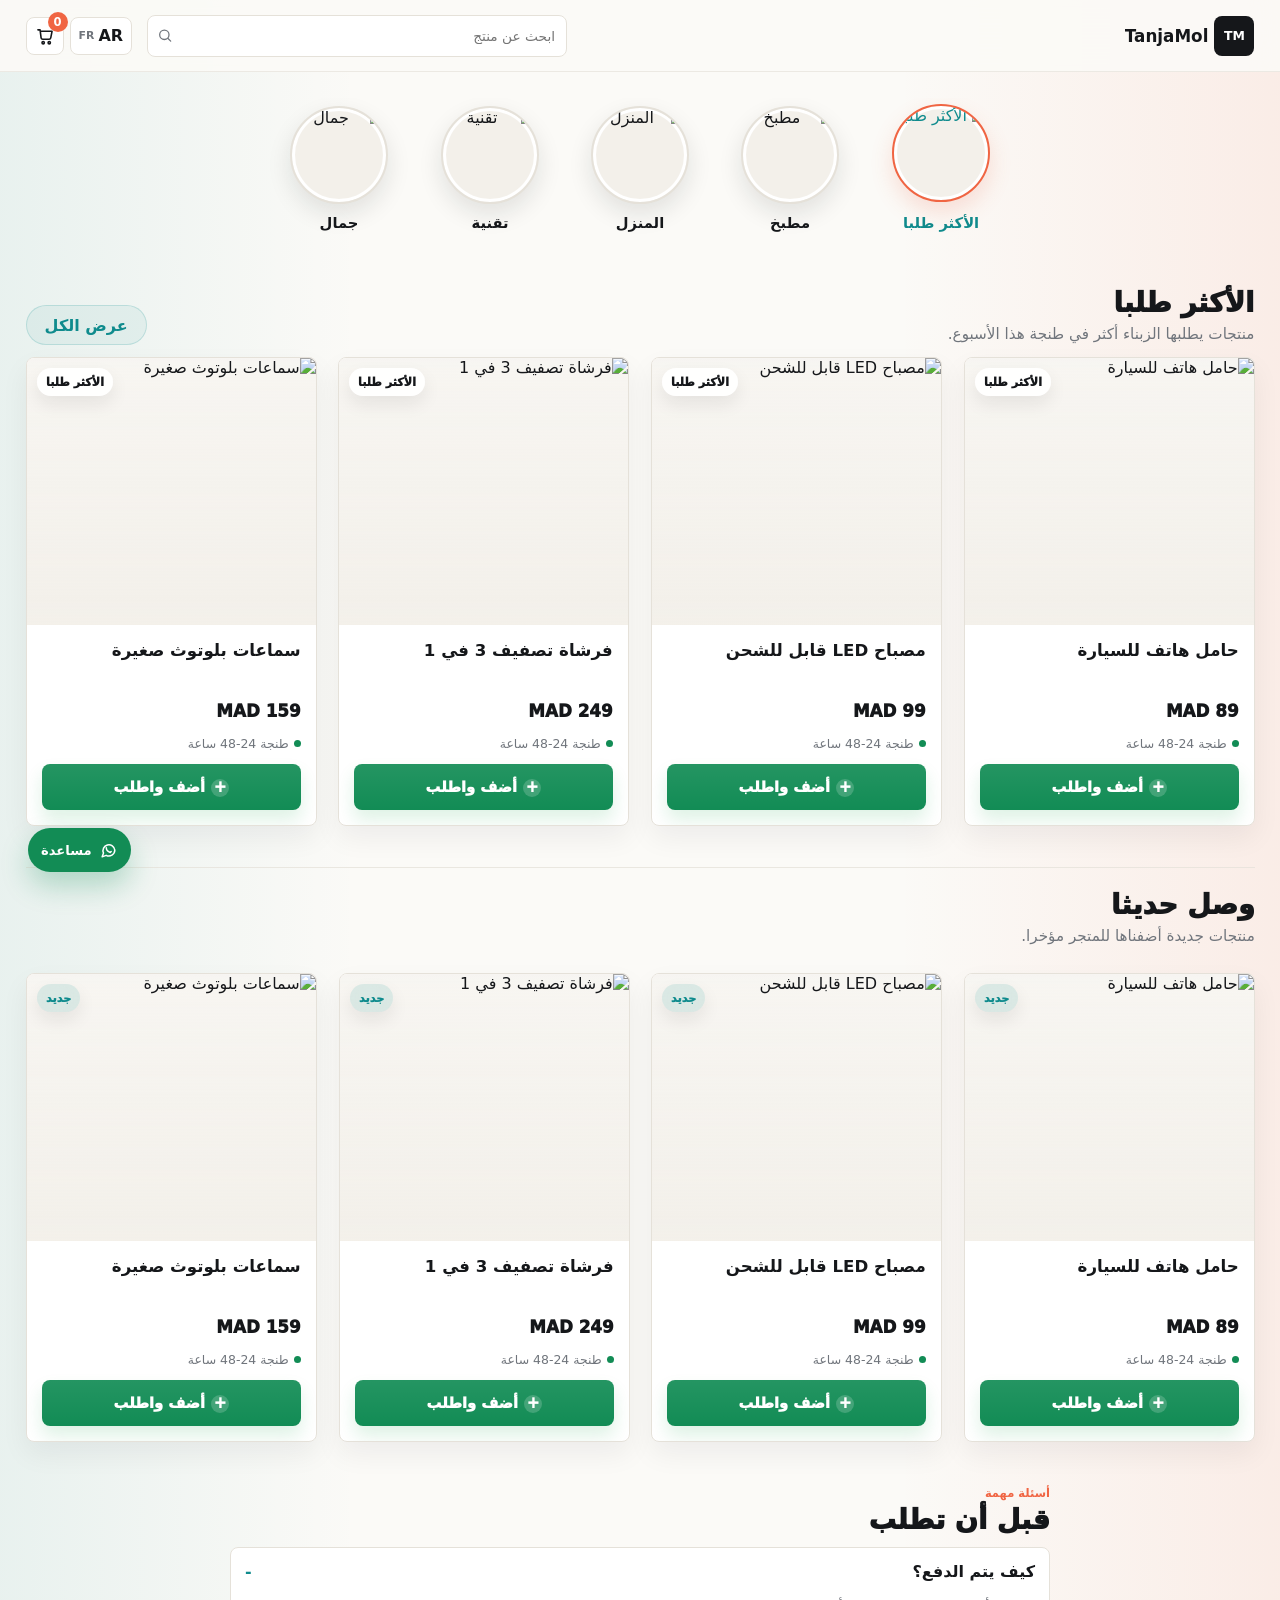
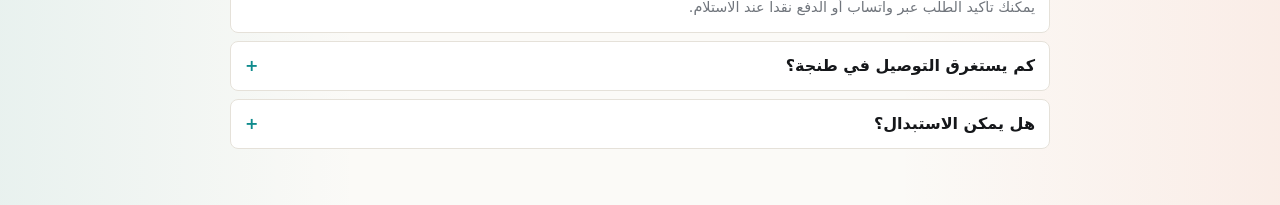
==== commit 67e923b0: "Add files via upload" ====
--- a/index.html
+++ b/index.html
@@ -3,22 +3,22 @@
   <head>
     <meta charset="UTF-8" />
     <meta name="viewport" content="width=device-width, initial-scale=1.0" />
-    <title>CasaTanja Deals | الدفع عند الاستلام في المغرب</title>
+    <title>TanjaMol Deals | الدفع عند الاستلام في المغرب</title>
     <meta
       name="description"
       content="Boutique mobile-first pour commander a Tanger avec WhatsApp et paiement a la livraison."
     />
     <link rel="preconnect" href="https://images.unsplash.com" />
-    <link rel="stylesheet" href="styles.base.css?v=9" />
-    <link rel="stylesheet" href="styles.mobile.css?v=6" media="(max-width: 899px)" />
-    <link rel="stylesheet" href="styles.desktop.css?v=12" media="(min-width: 900px)" />
+    <link rel="stylesheet" href="styles.base.css?v=13" />
+    <link rel="stylesheet" href="styles.mobile.css?v=8" media="(max-width: 899px)" />
+    <link rel="stylesheet" href="styles.desktop.css?v=17" media="(min-width: 900px)" />
   </head>
   <body>
     <div class="app-shell">
       <header class="topbar" aria-label="Navigation principale">
-        <a class="brand" href="#" aria-label="CasaTanja Deals home">
-          <span class="brand-mark">CT</span>
-          <span>CasaTanja</span>
+        <a class="brand" href="#" aria-label="TanjaMol Deals home">
+          <span class="brand-mark">TM</span>
+          <span>TanjaMol</span>
         </a>
         <label class="search-field header-search">
           <svg viewBox="0 0 24 24" aria-hidden="true">
--- a/styles.base.css
+++ b/styles.base.css
@@ -1763,11 +1763,11 @@
   align-items: center;
   min-height: 58px;
   padding: 8px 10px;
-  border: 1px solid rgba(18, 140, 85, 0.16);
-  border-radius: 8px;
+  border: 1px solid rgba(18, 140, 85, 0.14);
+  border-radius: 12px;
   background: #fff;
   color: var(--ink);
-  box-shadow: 0 16px 46px rgba(21, 23, 26, 0.18);
+  box-shadow: 0 14px 36px rgba(21, 23, 26, 0.14);
 }
 
 .mobile-sticky-pdp-cta span {
@@ -1779,7 +1779,7 @@
   align-items: center;
   justify-content: center;
   min-height: 42px;
-  border-radius: 8px;
+  border-radius: 10px;
   background: var(--green);
   color: #fff;
   font-size: 0.92rem;
@@ -2085,13 +2085,15 @@
 }
 
 .landing-benefits article,
+.product-content-cards .content-card,
+.problem-solution-section,
 .landing-specs,
 .landing-repeat-cta,
 .landing-story {
-  border: 1px solid var(--line);
-  border-radius: 8px;
+  border: 1px solid rgba(229, 225, 217, 0.82);
+  border-radius: 10px;
   background: var(--surface);
-  box-shadow: 0 10px 24px rgba(21, 23, 26, 0.04);
+  box-shadow: 0 8px 22px rgba(21, 23, 26, 0.035);
 }
 
 .landing-benefits article {
@@ -2100,6 +2102,18 @@
   padding: 14px;
 }
 
+.product-content-cards {
+  display: grid;
+  gap: 12px;
+}
+
+.product-content-cards .content-card {
+  display: grid;
+  gap: 10px;
+  padding: 16px;
+}
+
+.product-content-cards h2,
 .landing-benefits h2,
 .landing-story h2,
 .landing-specs h2,
@@ -2108,12 +2122,84 @@
   font-size: 1.1rem;
 }
 
+.product-content-cards p,
 .landing-benefits p,
 .landing-story p,
 .landing-repeat-cta p {
   margin: 0;
   color: var(--muted);
   line-height: 1.55;
+}
+
+.product-content-cards ul {
+  display: grid;
+  gap: 8px;
+  margin: 0;
+  padding: 0;
+  list-style: none;
+}
+
+.product-content-cards li {
+  position: relative;
+  padding-inline-start: 20px;
+  color: var(--muted);
+  line-height: 1.5;
+}
+
+.product-content-cards li::before {
+  content: "";
+  position: absolute;
+  inset-block-start: 0.58em;
+  inset-inline-start: 0;
+  width: 8px;
+  height: 8px;
+  border-radius: 999px;
+  background: var(--green);
+}
+
+.problem-solution-section {
+  display: grid;
+  gap: 14px;
+  padding: 16px;
+}
+
+.problem-solution-heading {
+  display: grid;
+  gap: 8px;
+}
+
+.problem-solution-heading h2,
+.problem-solution-heading p,
+.problem-solution-grid p {
+  margin: 0;
+}
+
+.problem-solution-heading h2 {
+  font-size: 1.1rem;
+}
+
+.problem-solution-heading p,
+.problem-solution-grid p {
+  color: var(--muted);
+  line-height: 1.55;
+}
+
+.problem-solution-grid {
+  display: grid;
+  gap: 10px;
+}
+
+.problem-solution-grid article {
+  display: grid;
+  gap: 7px;
+  padding: 13px;
+  border-radius: 8px;
+  background: var(--surface-soft);
+}
+
+.problem-solution-grid strong {
+  color: var(--ink);
+  font-weight: 950;
 }
 
 .landing-benefits strong {
@@ -2269,19 +2355,20 @@
   display: grid;
   gap: 14px;
   padding: 16px;
-  background:
-    linear-gradient(135deg, rgba(21, 23, 26, 0.94), rgba(30, 48, 52, 0.92)),
-    var(--ink);
-  color: #fff;
+  border-color: rgba(22, 163, 74, 0.2);
+  background: linear-gradient(135deg, rgba(22, 163, 74, 0.08), rgba(15, 139, 141, 0.06)), #fff;
+  color: var(--ink);
 }
 
 .landing-repeat-cta p {
-  color: rgba(255, 255, 255, 0.72);
+  color: var(--muted);
 }
 
 .landing-repeat-cta .primary-action {
   width: 100%;
   min-height: 48px;
+  background: var(--green);
+  box-shadow: 0 10px 22px rgba(22, 163, 74, 0.14);
 }
 
 .product-faq-section {
@@ -2303,8 +2390,8 @@
 
 .related-products {
   display: grid;
-  gap: 12px;
-  margin-top: 8px;
+  gap: 14px;
+  margin-top: 6px;
 }
 
 .product-page .related-products .product-grid {
@@ -2320,7 +2407,15 @@
 }
 
 .product-page .related-products .product-card {
-  flex: 0 0 165px;
+  flex: 0 0 176px;
+}
+
+.product-page .related-products .product-title {
+  min-height: 38px;
+}
+
+.product-page .related-products .related-details-button {
+  min-height: 38px;
 }
 
 .missing-product {
--- a/styles.mobile.css
+++ b/styles.mobile.css
@@ -33,6 +33,155 @@
 }
 
 @media (max-width: 899px) {
+  .product-page-shell {
+    padding-bottom: calc(82px + env(safe-area-inset-bottom));
+  }
+
+  .product-page {
+    gap: 14px;
+  }
+
+  .product-landing-hero {
+    gap: 12px;
+  }
+
+  .page-gallery {
+    margin-inline: -10px;
+  }
+
+  .pdp-buy-summary,
+  .product-order-form {
+    border-radius: 10px;
+    box-shadow: 0 8px 22px rgba(21, 23, 26, 0.045);
+  }
+
+  .pdp-buy-summary {
+    gap: 12px;
+    padding: 14px;
+  }
+
+  .buy-box-header h1 {
+    font-size: clamp(1.45rem, 6vw, 1.9rem);
+  }
+
+  .buy-box-intro {
+    font-size: 0.9rem;
+    line-height: 1.6;
+  }
+
+  .quick-fact-list {
+    gap: 7px;
+  }
+
+  .quick-fact-list li {
+    font-size: 0.84rem;
+  }
+
+  .order-form-section {
+    scroll-margin-top: 74px;
+  }
+
+  .product-order-form {
+    gap: 12px;
+    padding: 14px;
+  }
+
+  .order-form-heading {
+    gap: 5px;
+  }
+
+  .order-form-heading h2 {
+    font-size: 1rem;
+  }
+
+  .order-form-heading p {
+    font-size: 0.8rem;
+  }
+
+  .variant-choice-group,
+  .quantity-field {
+    padding: 12px;
+    border: 1px solid var(--line);
+    border-radius: 10px;
+    background: #fff;
+  }
+
+  .variant-choice-group legend,
+  .quantity-field > span {
+    margin-bottom: 8px;
+    color: var(--ink);
+    font-size: 0.82rem;
+    font-weight: 900;
+  }
+
+  .variant-choice span {
+    min-height: 38px;
+    padding-inline: 11px;
+  }
+
+  .product-qty-stepper {
+    border-radius: 9px;
+    background: #fff;
+  }
+
+  .product-qty-stepper button,
+  .product-qty-stepper input {
+    min-height: 42px;
+  }
+
+  .order-contact-fields {
+    gap: 10px;
+  }
+
+  .product-order-form input {
+    min-height: 44px;
+  }
+
+  .order-cost-preview {
+    padding: 12px;
+    border-radius: 10px;
+  }
+
+  .product-order-form .whatsapp-checkout {
+    min-height: 48px;
+    border-radius: 10px;
+  }
+
+  .product-order-form .checkout-reassurance-list {
+    justify-items: center;
+    font-size: 0.76rem;
+    text-align: center;
+  }
+
+  .product-order-form .checkout-reassurance-list span:nth-child(2) {
+    display: none;
+  }
+
+  .mobile-sticky-pdp-cta {
+    right: 10px;
+    bottom: calc(10px + env(safe-area-inset-bottom));
+    left: 10px;
+    grid-template-columns: auto minmax(0, 1fr);
+    min-height: 54px;
+    padding: 7px 8px;
+    border-radius: 12px;
+    box-shadow: 0 10px 28px rgba(21, 23, 26, 0.14);
+  }
+
+  .mobile-sticky-pdp-cta span {
+    font-size: 0.86rem;
+  }
+
+  .mobile-sticky-pdp-cta strong {
+    min-height: 40px;
+    border-radius: 10px;
+    font-size: 0.84rem;
+  }
+
+  .landing-repeat-cta {
+    border-radius: 10px;
+  }
+
   .section-heading {
     align-items: flex-start;
   }
--- a/styles.desktop.css
+++ b/styles.desktop.css
@@ -949,6 +949,49 @@
   .product-detail-layout {
     grid-column: 1 / -1;
     grid-row: 4;
+    grid-template-columns: minmax(0, 1.15fr) minmax(320px, 0.85fr);
+    align-items: start;
+    gap: 22px;
+  }
+
+  .product-detail-layout .landing-story {
+    grid-column: 1;
+  }
+
+  .product-content-cards {
+    grid-column: 2;
+    grid-row: span 2;
+    gap: 14px;
+  }
+
+  .product-content-cards .content-card {
+    padding: 18px;
+    border-color: #e8e6e1;
+    box-shadow: 0 8px 22px rgba(17, 24, 39, 0.035);
+  }
+
+  .product-content-cards h2 {
+    font-size: 1.08rem;
+  }
+
+  .problem-solution-section {
+    grid-column: 1;
+    padding: 20px;
+    border-color: #e8e6e1;
+    box-shadow: 0 8px 22px rgba(17, 24, 39, 0.035);
+  }
+
+  .problem-solution-grid {
+    grid-template-columns: repeat(2, minmax(0, 1fr));
+  }
+
+  .problem-solution-grid article {
+    min-height: 132px;
+    padding: 16px;
+  }
+
+  .product-detail-layout .landing-specs {
+    grid-column: 1;
   }
 
   .landing-repeat-cta,
@@ -1104,3 +1147,192 @@
     margin: 0;
   }
 }
+
+@media (min-width: 900px) {
+  .product-page {
+    grid-template-columns: minmax(300px, 0.26fr) minmax(360px, 0.32fr) minmax(520px, 0.42fr);
+    align-items: start;
+    gap: clamp(24px, 2.2vw, 38px);
+    max-width: 1560px;
+    margin-inline: auto;
+    padding: clamp(28px, 2.4vw, 42px) clamp(22px, 2.7vw, 46px) 72px;
+  }
+
+  .order-form-section,
+  .landing-order-wrap,
+  .page-gallery {
+    align-self: start;
+  }
+
+  .product-order-form {
+    top: 94px;
+    gap: 12px;
+    padding: 20px;
+    border-color: #e9e7e2;
+    border-radius: 14px;
+    box-shadow: 0 14px 34px rgba(17, 24, 39, 0.065);
+  }
+
+  .desktop-order-price {
+    gap: 8px;
+    padding-bottom: 4px;
+  }
+
+  .desktop-order-price h2 {
+    font-size: 1.16rem;
+  }
+
+  .desktop-order-price .landing-price-row {
+    justify-content: center;
+    gap: 8px;
+  }
+
+  .desktop-order-price .landing-price-row strong {
+    font-size: 1.34rem;
+  }
+
+  .product-order-form input {
+    min-height: 44px;
+    border-color: #e7e5df;
+  }
+
+  .product-order-form label span,
+  .quantity-field > span {
+    font-size: 0.8rem;
+  }
+
+  .product-qty-stepper {
+    grid-template-columns: 40px minmax(0, 1fr) 40px;
+    border-color: #e7e5df;
+  }
+
+  .product-order-form .whatsapp-checkout {
+    min-height: 50px;
+    border-radius: 8px;
+    box-shadow: 0 8px 18px rgba(22, 163, 74, 0.13);
+  }
+
+  .landing-repeat-cta {
+    border-color: rgba(22, 163, 74, 0.16);
+    border-radius: 14px;
+    box-shadow: 0 8px 22px rgba(17, 24, 39, 0.035);
+  }
+
+  .product-page .related-products .product-card {
+    flex: initial;
+  }
+
+  .product-page .related-products .product-info {
+    padding: 14px;
+  }
+
+  .checkout-reassurance-list {
+    gap: 5px;
+    font-size: 0.76rem;
+    line-height: 1.45;
+  }
+
+  .pdp-info-column {
+    gap: 14px;
+    padding-top: 2px;
+  }
+
+  .desktop-promo-line {
+    min-height: 28px;
+    font-size: 0.82rem;
+  }
+
+  .desktop-promo-line em {
+    padding: 5px 9px;
+  }
+
+  .pdp-info-column h1 {
+    max-width: 13ch;
+    font-size: clamp(2rem, 2.35vw, 2.78rem);
+  }
+
+  .buy-box-intro {
+    max-width: 39rem;
+    font-size: 0.98rem;
+    line-height: 1.68;
+  }
+
+  .pdp-info-column .landing-price-row {
+    gap: 10px;
+    margin-top: 2px;
+  }
+
+  .pdp-info-column .landing-price-row strong {
+    font-size: clamp(1.95rem, 2vw, 2.35rem);
+  }
+
+  .quick-fact-list {
+    gap: 9px;
+    padding-top: 2px;
+  }
+
+  .quick-fact-list li {
+    color: #4b5563;
+    font-size: 0.94rem;
+    line-height: 1.5;
+  }
+
+  .desktop-info-variants button {
+    min-height: 40px;
+    border-color: #e7e5df;
+  }
+
+  .page-gallery .detail-main-image,
+  .page-gallery .missing-image,
+  .page-gallery.has-thumbs .detail-main-image,
+  .page-gallery.has-thumbs .missing-image {
+    min-height: clamp(500px, 37vw, 620px);
+    border-color: #e8e6e1;
+    border-radius: 18px;
+    background: #f8f8f7;
+  }
+
+  .detail-thumbs button {
+    border-color: rgba(232, 230, 225, 0.92);
+    box-shadow: 0 10px 24px rgba(17, 24, 39, 0.11);
+  }
+
+  .desktop-pdp-trust-strip {
+    margin-top: 0;
+    border-color: #e8e6e1;
+  }
+}
+
+@media (min-width: 900px) and (max-width: 1160px) {
+  .product-page {
+    grid-template-columns: minmax(260px, 0.29fr) minmax(300px, 0.33fr) minmax(320px, 0.38fr);
+    gap: 16px;
+    padding-inline: 18px;
+  }
+
+  .product-order-form {
+    padding: 18px;
+  }
+
+  .pdp-info-column h1 {
+    font-size: clamp(1.72rem, 2.55vw, 2.2rem);
+  }
+
+  .buy-box-intro,
+  .quick-fact-list li {
+    font-size: 0.9rem;
+  }
+
+  .page-gallery .detail-main-image,
+  .page-gallery .missing-image,
+  .page-gallery.has-thumbs .detail-main-image,
+  .page-gallery.has-thumbs .missing-image {
+    min-height: clamp(420px, 42vw, 520px);
+  }
+
+  .detail-thumbs button {
+    flex-basis: 72px;
+    width: 72px;
+    height: 72px;
+  }
+}
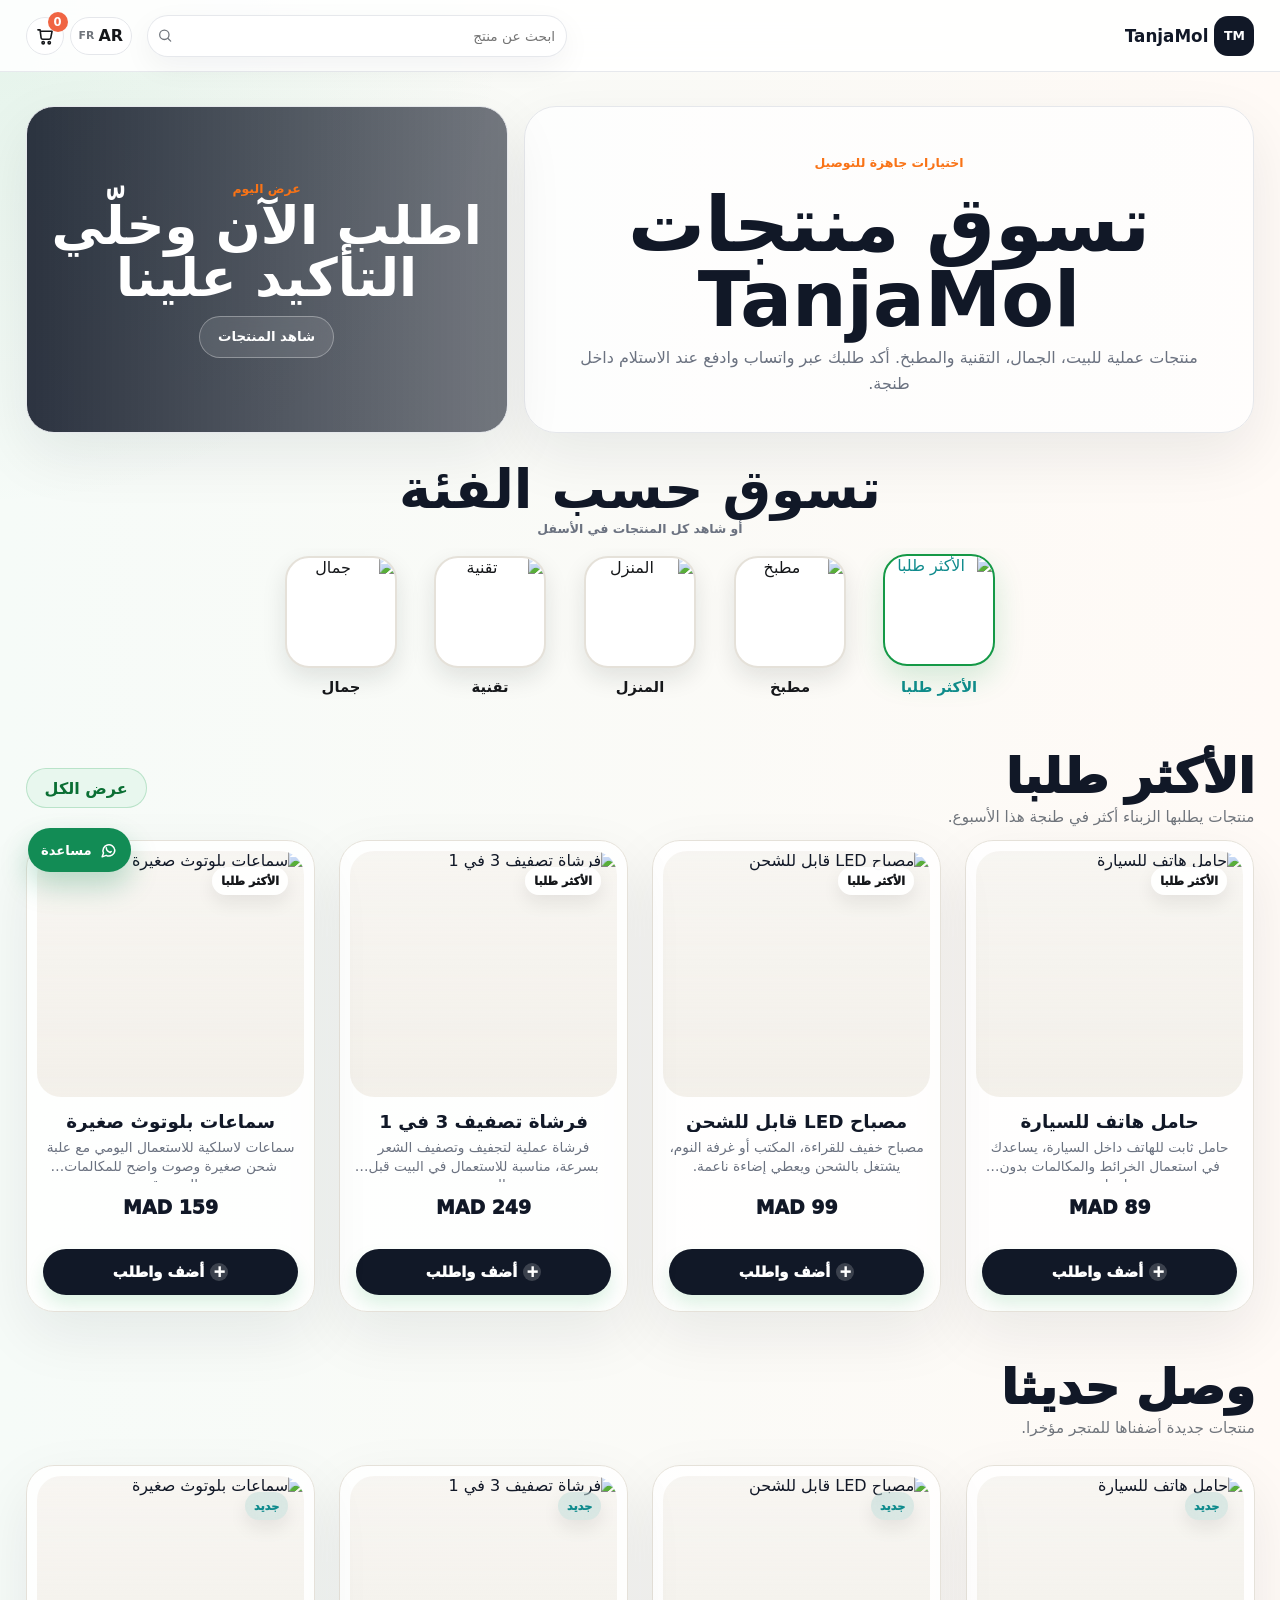
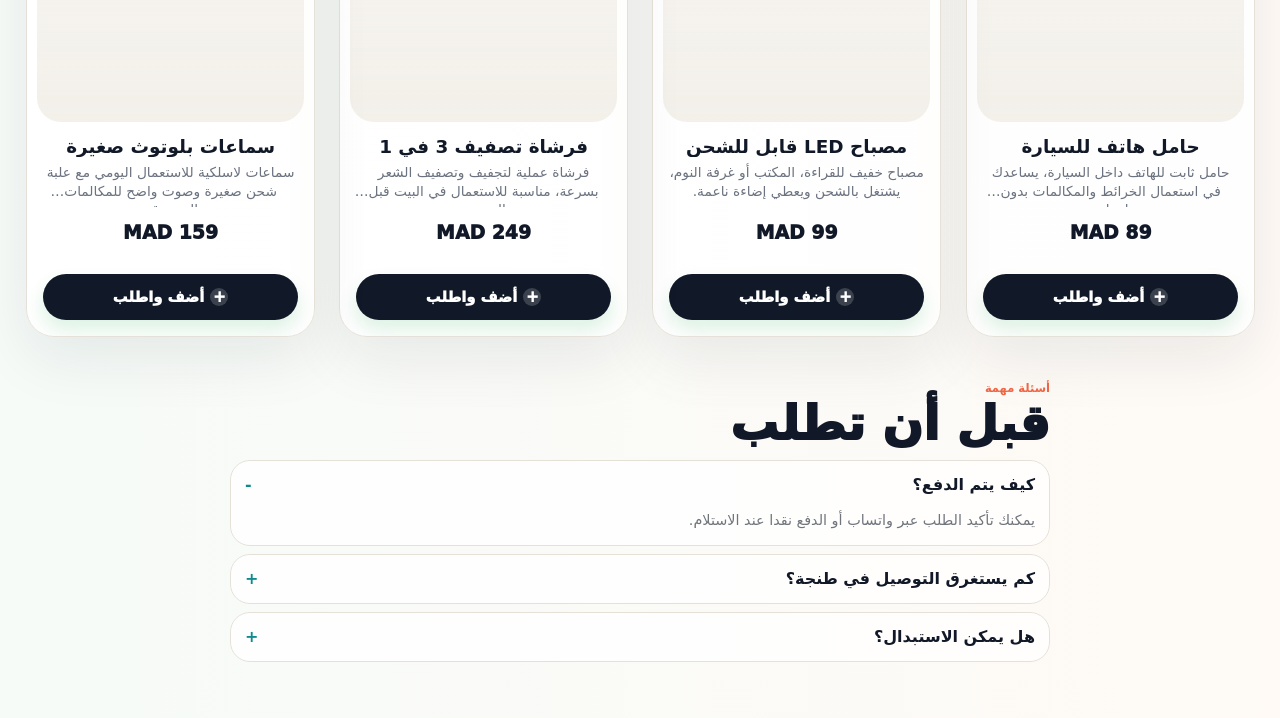
==== commit 0a76b90b: "Add files via upload" ====
--- a/index.html
+++ b/index.html
@@ -12,6 +12,7 @@
     <link rel="stylesheet" href="styles.base.css?v=13" />
     <link rel="stylesheet" href="styles.mobile.css?v=8" media="(max-width: 899px)" />
     <link rel="stylesheet" href="styles.desktop.css?v=17" media="(min-width: 900px)" />
+    <link rel="stylesheet" href="storefront-modern.css?v=1" />
   </head>
   <body>
     <div class="app-shell">
@@ -50,6 +51,24 @@
           <button class="tab" data-filter="Cuisine" data-i18n="tabKitchen" type="button">مطبخ</button>
           <button class="tab" data-filter="Tech" data-i18n="tabTech" type="button">تقنية</button>
           <button class="tab" data-filter="Beaute" data-i18n="tabBeauty" type="button">جمال</button>
+        </section>
+
+        <section class="storefront-intro" aria-labelledby="storefront-title">
+          <div class="collection-copy">
+            <p data-i18n="storefrontKicker">اختيارات جاهزة للتوصيل</p>
+            <h1 id="storefront-title" data-i18n="storefrontTitle">تسوق منتجات TanjaMol</h1>
+            <p data-i18n="storefrontSubtitle">منتجات عملية للبيت، الجمال، التقنية والمطبخ. أكد طلبك عبر واتساب وادفع عند الاستلام داخل طنجة.</p>
+          </div>
+          <a class="collection-offer" href="#products">
+            <span data-i18n="storefrontOfferKicker">عرض اليوم</span>
+            <strong data-i18n="storefrontOfferTitle">اطلب الآن وخلّي التأكيد علينا</strong>
+            <small data-i18n="storefrontOfferAction">شاهد المنتجات</small>
+          </a>
+        </section>
+
+        <section class="shop-category-heading" aria-label="Shop by category">
+          <h2 data-i18n="shopByCategory">تسوق حسب الفئة</h2>
+          <p data-i18n="shopByCategorySubtitle">أو شاهد كل المنتجات في الأسفل</p>
         </section>
 
         <section class="category-showcase" data-category-showcase aria-label="Shop by category"></section>
@@ -157,6 +176,6 @@
     <script src="https://cdn.jsdelivr.net/npm/@supabase/supabase-js@2"></script>
     <script src="supabase-config.js"></script>
     <script src="supabase-service.js"></script>
-    <script src="script.js?v=24"></script>
+    <script src="script.js?v=26"></script>
   </body>
 </html>
--- a/storefront-modern.css
+++ b/storefront-modern.css
@@ -0,0 +1,351 @@
+@import url("https://fonts.googleapis.com/css2?family=Baloo+Bhaijaan+2:wght@400;500;600;700;800&display=swap");
+
+:root {
+  --store-green: #159947;
+  --store-green-dark: #0b6f34;
+  --store-green-soft: #e8f7ee;
+  --store-orange: #f97316;
+  --store-ink: #111827;
+  --store-muted: #6b7280;
+  --store-line: #e5e7eb;
+  --store-soft: #f6f7f6;
+  --store-shadow: 0 22px 60px rgba(17, 24, 39, 0.08);
+}
+
+body {
+  background:
+    radial-gradient(circle at top left, rgba(21, 153, 71, 0.08), transparent 32rem),
+    linear-gradient(90deg, #f6fbf8 0%, #fffaf6 100%);
+  color: var(--store-ink);
+  font-family: "Baloo Bhaijaan 2", "Cairo", "Tajawal", system-ui, -apple-system, BlinkMacSystemFont, "Segoe UI", sans-serif;
+}
+
+.app-shell {
+  background: transparent;
+}
+
+.topbar {
+  background: rgba(255, 255, 255, 0.88);
+  border-bottom: 1px solid rgba(229, 231, 235, 0.9);
+  backdrop-filter: blur(18px);
+}
+
+.brand-mark {
+  background: var(--store-ink);
+  border-radius: 14px;
+}
+
+.header-search {
+  border-radius: 999px;
+  background: #fff;
+  border-color: rgba(229, 231, 235, 0.95);
+  box-shadow: 0 10px 30px rgba(17, 24, 39, 0.05);
+}
+
+.language-toggle,
+.icon-button {
+  border-radius: 999px;
+  background: #fff;
+  border-color: var(--store-line);
+  box-shadow: none;
+}
+
+.storefront-intro {
+  width: min(1500px, 100%);
+  margin: 22px auto 0;
+  display: grid;
+  grid-template-columns: minmax(0, 1fr);
+  gap: 16px;
+}
+
+.collection-copy {
+  text-align: center;
+}
+
+.collection-copy p:first-child,
+.collection-offer span,
+.shop-category-heading p {
+  color: var(--store-orange);
+  font-size: 0.78rem;
+  font-weight: 900;
+  text-transform: uppercase;
+}
+
+.collection-copy h1 {
+  max-width: 760px;
+  margin: 4px auto 8px;
+  font-size: clamp(2.35rem, 7vw, 4.8rem);
+  line-height: 0.98;
+  letter-spacing: 0;
+}
+
+.collection-copy p:last-child {
+  max-width: 720px;
+  margin: 0 auto;
+  color: var(--store-muted);
+  font-size: 1rem;
+  line-height: 1.58;
+}
+
+.collection-offer {
+  min-height: 148px;
+  display: grid;
+  align-content: center;
+  justify-items: center;
+  gap: 4px;
+  overflow: hidden;
+  border: 1px solid var(--store-line);
+  border-radius: 28px;
+  background:
+    linear-gradient(90deg, rgba(17, 24, 39, 0.88), rgba(17, 24, 39, 0.58)),
+    url("https://images.unsplash.com/photo-1607082348824-0a96f2a4b9da?auto=format&fit=crop&w=1600&q=82") center/cover;
+  color: #fff;
+  text-align: center;
+  text-decoration: none;
+  box-shadow: var(--store-shadow);
+}
+
+.collection-offer strong {
+  max-width: 520px;
+  font-size: clamp(1.55rem, 5vw, 3.3rem);
+  line-height: 0.98;
+}
+
+.collection-offer small {
+  margin-top: 8px;
+  min-height: 42px;
+  display: inline-flex;
+  align-items: center;
+  padding: 0 18px;
+  border: 1px solid rgba(255, 255, 255, 0.32);
+  border-radius: 999px;
+  background: rgba(255, 255, 255, 0.1);
+  color: #fff;
+  font-weight: 900;
+  backdrop-filter: blur(12px);
+}
+
+.shop-category-heading {
+  margin: 30px auto 0;
+  text-align: center;
+}
+
+.shop-category-heading h2 {
+  margin: 0;
+  font-size: clamp(1.8rem, 5vw, 3.4rem);
+  line-height: 1;
+}
+
+.shop-category-heading p {
+  margin: 4px 0 0;
+  color: var(--store-muted);
+  text-transform: none;
+}
+
+.category-showcase {
+  margin-top: 12px;
+}
+
+.category-card-image {
+  border-radius: 24px;
+  background: #fff;
+}
+
+.category-card.active .category-card-image {
+  border-color: var(--store-green);
+  box-shadow:
+    inset 0 0 0 3px #fff,
+    0 12px 30px rgba(21, 153, 71, 0.18);
+}
+
+.section-heading {
+  align-items: center;
+}
+
+.section-heading h2 {
+  font-size: clamp(1.8rem, 4.5vw, 3rem);
+  line-height: 1.02;
+}
+
+.text-button {
+  border-color: rgba(21, 153, 71, 0.22);
+  background: var(--store-green-soft);
+  color: var(--store-green-dark);
+}
+
+.product-card {
+  border-radius: 28px;
+  background: rgba(255, 255, 255, 0.82);
+  box-shadow: var(--store-shadow);
+}
+
+.product-image {
+  aspect-ratio: 1 / 0.92;
+  border-radius: 24px;
+  margin: 10px 10px 0;
+}
+
+.product-info {
+  grid-template-rows: auto auto 1fr auto;
+  padding: 14px 16px 16px;
+  text-align: center;
+}
+
+.product-info .category {
+  margin-bottom: 4px;
+  color: var(--store-muted);
+  font-weight: 800;
+}
+
+.product-title {
+  min-height: auto;
+  margin-bottom: 6px;
+  font-size: 1.15rem;
+  line-height: 1.16;
+}
+
+.product-card-desc {
+  display: -webkit-box;
+  min-height: 44px;
+  margin: 0 0 12px;
+  overflow: hidden;
+  color: var(--store-muted);
+  font-size: 0.86rem;
+  line-height: 1.35;
+  -webkit-box-orient: vertical;
+  -webkit-line-clamp: 2;
+}
+
+.product-card-footer {
+  display: grid;
+  gap: 8px;
+  margin-top: auto;
+}
+
+.product-meta,
+.product-price-line {
+  justify-content: center;
+}
+
+.price {
+  color: var(--store-ink);
+  font-size: 1.18rem;
+}
+
+.card-discount {
+  background: rgba(249, 115, 22, 0.12);
+  color: var(--store-orange);
+}
+
+.delivery-note {
+  justify-content: center;
+  align-self: auto;
+  margin-top: 0;
+}
+
+.add-button {
+  border-radius: 999px;
+  background: var(--store-ink);
+}
+
+.add-button.just-added {
+  background: var(--store-green);
+}
+
+.badge {
+  left: 16px;
+  top: 16px;
+}
+
+html[dir="rtl"] .badge {
+  right: 16px;
+  left: auto;
+}
+
+.category-block {
+  border-top: 0;
+  padding-top: 8px;
+}
+
+.faq-section {
+  width: min(980px, 100%);
+  margin-inline: auto;
+}
+
+.faq-list details {
+  border-radius: 20px;
+  background: rgba(255, 255, 255, 0.8);
+}
+
+@media (min-width: 900px) {
+  .app-shell {
+    width: min(100%, 1720px);
+  }
+
+  .storefront-intro {
+    grid-template-columns: minmax(0, 0.94fr) minmax(420px, 0.62fr);
+    align-items: stretch;
+    margin-top: 34px;
+  }
+
+  .collection-copy {
+    display: grid;
+    align-content: center;
+    min-height: 260px;
+    padding: 36px;
+    border: 1px solid var(--store-line);
+    border-radius: 32px;
+    background: rgba(255, 255, 255, 0.72);
+    box-shadow: var(--store-shadow);
+  }
+
+  .collection-offer {
+    min-height: 260px;
+  }
+
+  .category-showcase {
+    gap: clamp(14px, 2vw, 28px);
+  }
+
+  .category-card {
+    flex-basis: 124px;
+  }
+
+  .category-card-image {
+    width: 112px;
+    height: 112px;
+  }
+
+  .product-grid,
+  .category-grid {
+    grid-template-columns: repeat(4, minmax(0, 1fr));
+    gap: 24px;
+  }
+}
+
+@media (min-width: 1320px) {
+  .product-grid,
+  .category-grid {
+    grid-template-columns: repeat(5, minmax(0, 1fr));
+  }
+}
+
+@media (max-width: 899px) {
+  .storefront-intro {
+    margin-top: 16px;
+  }
+
+  .collection-offer {
+    min-height: 132px;
+    border-radius: 24px;
+  }
+
+  .product-title {
+    font-size: 1rem;
+  }
+
+  .product-card-desc {
+    min-height: 38px;
+    font-size: 0.78rem;
+  }
+}
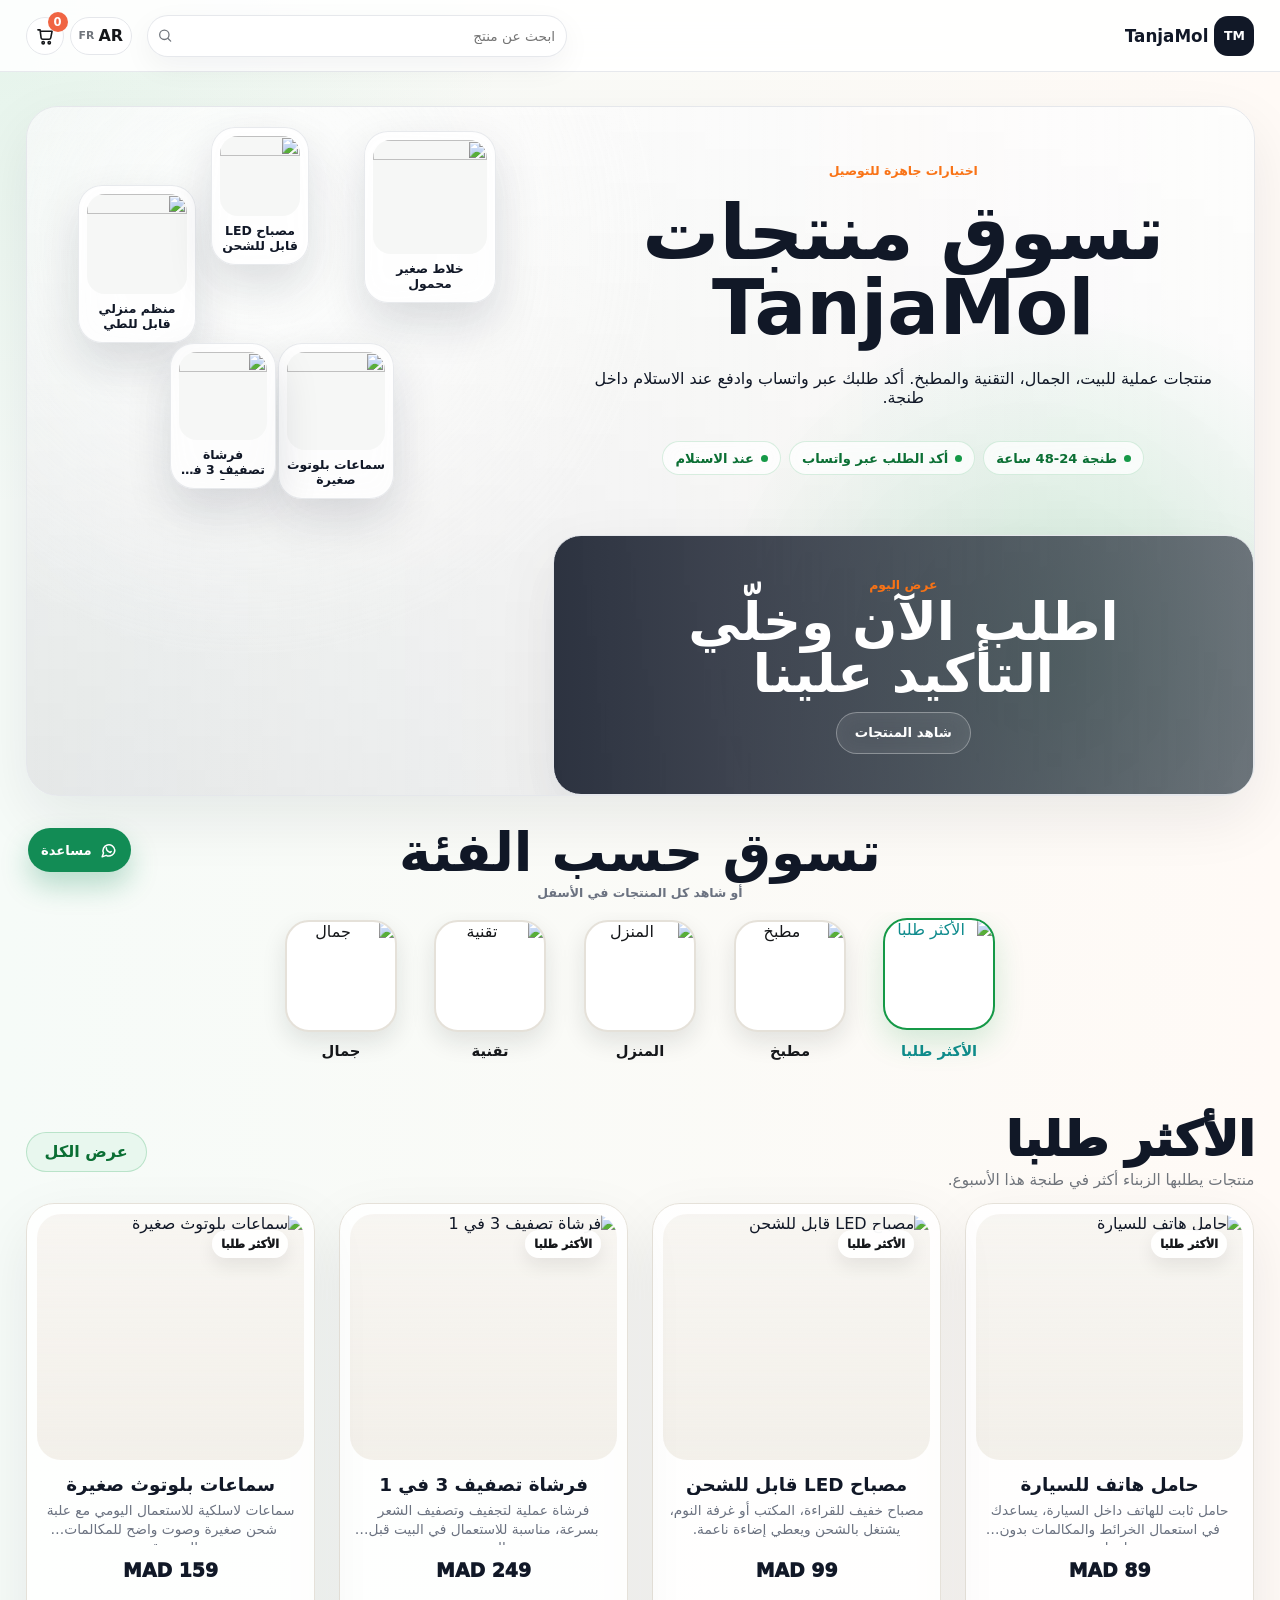
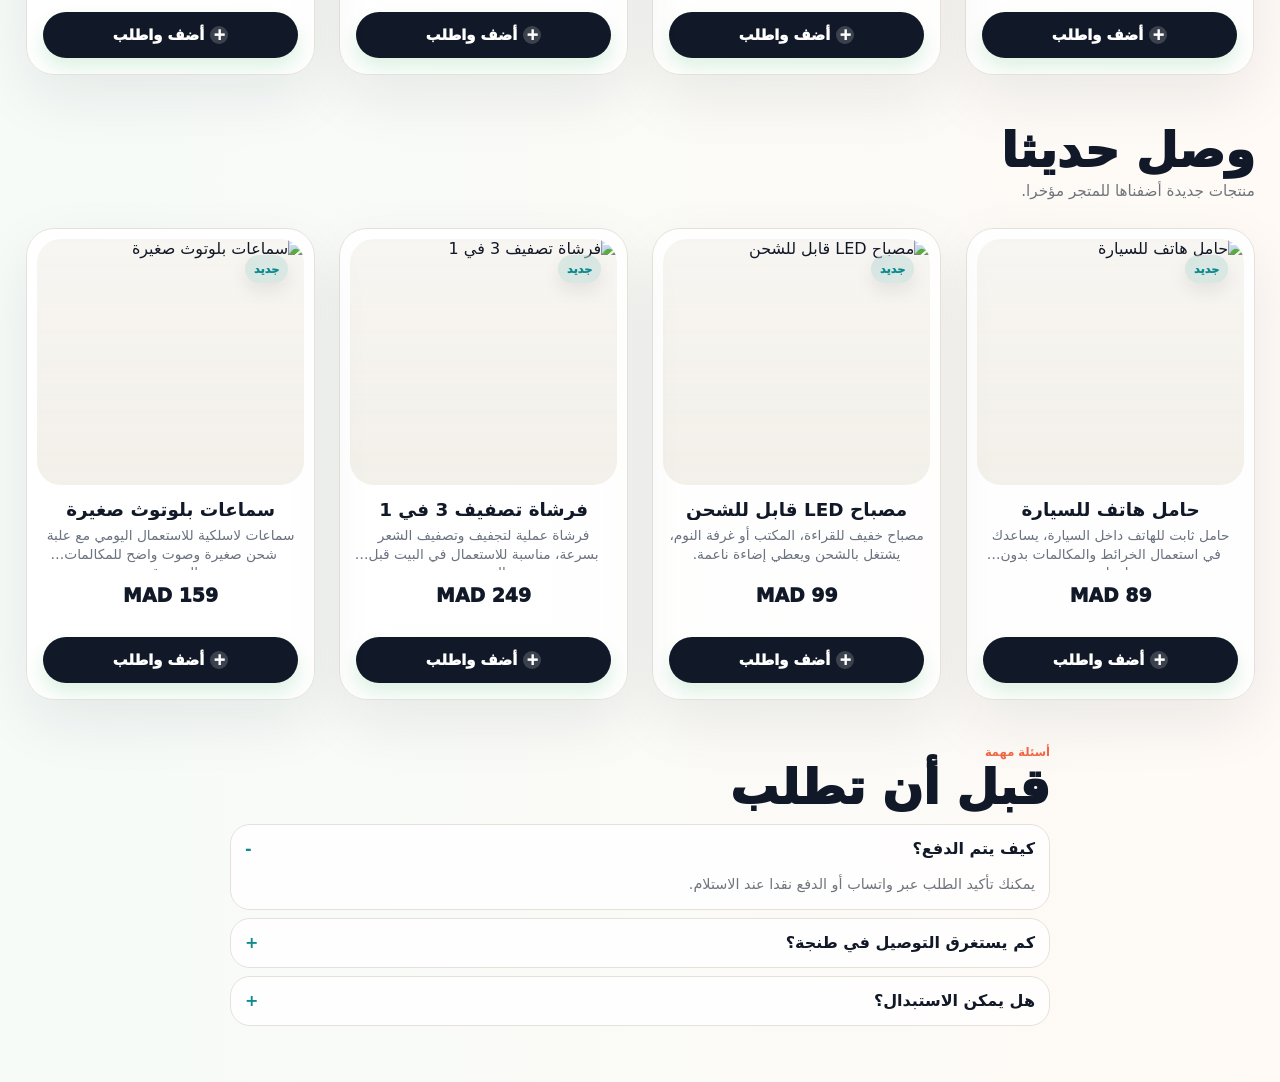
==== commit 7520882a: "Add files via upload" ====
--- a/index.html
+++ b/index.html
@@ -12,7 +12,7 @@
     <link rel="stylesheet" href="styles.base.css?v=13" />
     <link rel="stylesheet" href="styles.mobile.css?v=8" media="(max-width: 899px)" />
     <link rel="stylesheet" href="styles.desktop.css?v=17" media="(min-width: 900px)" />
-    <link rel="stylesheet" href="storefront-modern.css?v=1" />
+    <link rel="stylesheet" href="storefront-modern.css?v=3" />
   </head>
   <body>
     <div class="app-shell">
@@ -58,7 +58,13 @@
             <p data-i18n="storefrontKicker">اختيارات جاهزة للتوصيل</p>
             <h1 id="storefront-title" data-i18n="storefrontTitle">تسوق منتجات TanjaMol</h1>
             <p data-i18n="storefrontSubtitle">منتجات عملية للبيت، الجمال، التقنية والمطبخ. أكد طلبك عبر واتساب وادفع عند الاستلام داخل طنجة.</p>
+            <div class="hero-trust-row" aria-label="Store promises">
+              <span data-i18n="delivery">طنجة 24-48 ساعة</span>
+              <span data-i18n="sendWhatsapp">أكد الطلب عبر واتساب</span>
+              <span data-i18n="cod">عند الاستلام</span>
+            </div>
           </div>
+          <div class="hero-product-collage" data-storefront-collage aria-hidden="true"></div>
           <a class="collection-offer" href="#products">
             <span data-i18n="storefrontOfferKicker">عرض اليوم</span>
             <strong data-i18n="storefrontOfferTitle">اطلب الآن وخلّي التأكيد علينا</strong>
@@ -176,6 +182,6 @@
     <script src="https://cdn.jsdelivr.net/npm/@supabase/supabase-js@2"></script>
     <script src="supabase-config.js"></script>
     <script src="supabase-service.js"></script>
-    <script src="script.js?v=26"></script>
+    <script src="script.js?v=27"></script>
   </body>
 </html>
--- a/storefront-modern.css
+++ b/storefront-modern.css
@@ -56,10 +56,40 @@
   display: grid;
   grid-template-columns: minmax(0, 1fr);
   gap: 16px;
+  position: relative;
+  overflow: hidden;
+  border: 1px solid var(--store-line);
+  border-radius: 32px;
+  background:
+    linear-gradient(90deg, rgba(255, 255, 255, 0.86), rgba(255, 255, 255, 0.52)),
+    linear-gradient(180deg, rgba(17, 24, 39, 0.04), rgba(17, 24, 39, 0.2)),
+    url("https://unsplash.com/photos/QlcqVeB1ha8/download?force=true&w=1600") center/cover;
+  box-shadow: var(--store-shadow);
+  isolation: isolate;
+}
+
+.storefront-intro::before {
+  content: "";
+  position: absolute;
+  inset: 0;
+  z-index: -1;
+  background:
+    radial-gradient(circle at 18% 20%, rgba(255, 255, 255, 0.78), transparent 26rem),
+    radial-gradient(circle at 84% 80%, rgba(21, 153, 71, 0.2), transparent 22rem);
+}
+
+html[dir="rtl"] .storefront-intro {
+  background:
+    linear-gradient(270deg, rgba(255, 255, 255, 0.86), rgba(255, 255, 255, 0.52)),
+    linear-gradient(180deg, rgba(17, 24, 39, 0.04), rgba(17, 24, 39, 0.2)),
+    url("https://unsplash.com/photos/QlcqVeB1ha8/download?force=true&w=1600") center/cover;
 }
 
 .collection-copy {
   text-align: center;
+  padding: 38px 18px;
+  position: relative;
+  z-index: 2;
 }
 
 .collection-copy p:first-child,
@@ -85,6 +115,119 @@
   color: var(--store-muted);
   font-size: 1rem;
   line-height: 1.58;
+}
+
+.hero-trust-row {
+  display: flex;
+  flex-wrap: wrap;
+  justify-content: center;
+  gap: 8px;
+  margin-top: 18px;
+}
+
+.hero-trust-row span {
+  min-height: 34px;
+  display: inline-flex;
+  align-items: center;
+  gap: 7px;
+  padding: 0 12px;
+  border: 1px solid rgba(21, 153, 71, 0.16);
+  border-radius: 999px;
+  background: rgba(255, 255, 255, 0.76);
+  color: var(--store-green-dark);
+  font-size: 0.82rem;
+  font-weight: 900;
+  backdrop-filter: blur(12px);
+}
+
+.hero-trust-row span::before {
+  content: "";
+  width: 7px;
+  height: 7px;
+  border-radius: 999px;
+  background: var(--store-green);
+}
+
+.hero-product-collage {
+  position: relative;
+  min-height: 240px;
+  z-index: 2;
+}
+
+.hero-product-chip {
+  position: absolute;
+  width: 132px;
+  display: grid;
+  gap: 8px;
+  padding: 8px;
+  border: 1px solid rgba(229, 231, 235, 0.88);
+  border-radius: 24px;
+  background: rgba(255, 255, 255, 0.82);
+  color: var(--store-ink);
+  text-align: center;
+  text-decoration: none;
+  box-shadow: 0 20px 46px rgba(17, 24, 39, 0.14);
+  backdrop-filter: blur(14px);
+  transform: rotate(var(--chip-rotate, 0deg));
+  transition: transform 220ms ease, box-shadow 220ms ease;
+}
+
+.hero-product-chip:hover {
+  transform: translateY(-4px) rotate(var(--chip-rotate, 0deg));
+  box-shadow: 0 24px 56px rgba(17, 24, 39, 0.18);
+}
+
+.hero-product-chip img {
+  width: 100%;
+  aspect-ratio: 1;
+  object-fit: cover;
+  border-radius: 18px;
+  background: var(--store-soft);
+}
+
+.hero-product-chip span {
+  display: -webkit-box;
+  min-height: 32px;
+  overflow: hidden;
+  font-size: 0.78rem;
+  font-weight: 900;
+  line-height: 1.18;
+  -webkit-box-orient: vertical;
+  -webkit-line-clamp: 2;
+}
+
+.hero-product-chip-1 {
+  top: 24px;
+  right: 8%;
+  --chip-rotate: 4deg;
+}
+
+.hero-product-chip-2 {
+  top: 78px;
+  left: 10%;
+  width: 118px;
+  --chip-rotate: -5deg;
+}
+
+.hero-product-chip-3 {
+  right: 28%;
+  bottom: 20px;
+  width: 116px;
+  --chip-rotate: -3deg;
+}
+
+.hero-product-chip-4 {
+  left: 28%;
+  bottom: 30px;
+  width: 106px;
+  --chip-rotate: 6deg;
+}
+
+.hero-product-chip-5 {
+  top: 20px;
+  left: 36%;
+  width: 98px;
+  --chip-rotate: 2deg;
 }
 
 .collection-offer {
@@ -283,7 +426,7 @@
   }
 
   .storefront-intro {
-    grid-template-columns: minmax(0, 0.94fr) minmax(420px, 0.62fr);
+    grid-template-columns: minmax(0, 0.88fr) minmax(460px, 0.64fr);
     align-items: stretch;
     margin-top: 34px;
   }
@@ -292,11 +435,7 @@
     display: grid;
     align-content: center;
     min-height: 260px;
-    padding: 36px;
-    border: 1px solid var(--store-line);
-    border-radius: 32px;
-    background: rgba(255, 255, 255, 0.72);
-    box-shadow: var(--store-shadow);
+    padding: 44px 36px;
   }
 
   .collection-offer {
@@ -333,6 +472,51 @@
 @media (max-width: 899px) {
   .storefront-intro {
     margin-top: 16px;
+    border-radius: 28px;
+  }
+
+  .collection-copy {
+    padding: 34px 14px 4px;
+  }
+
+  .hero-product-collage {
+    min-height: 176px;
+  }
+
+  .hero-product-chip {
+    width: 96px;
+    border-radius: 19px;
+    padding: 6px;
+  }
+
+  .hero-product-chip img {
+    border-radius: 14px;
+  }
+
+  .hero-product-chip span {
+    font-size: 0.68rem;
+  }
+
+  .hero-product-chip-1 {
+    top: 10px;
+    right: 9%;
+  }
+
+  .hero-product-chip-2 {
+    top: 30px;
+    left: 8%;
+    width: 88px;
+  }
+
+  .hero-product-chip-3 {
+    right: 38%;
+    bottom: 10px;
+    width: 88px;
+  }
+
+  .hero-product-chip-4,
+  .hero-product-chip-5 {
+    display: none;
   }
 
   .collection-offer {
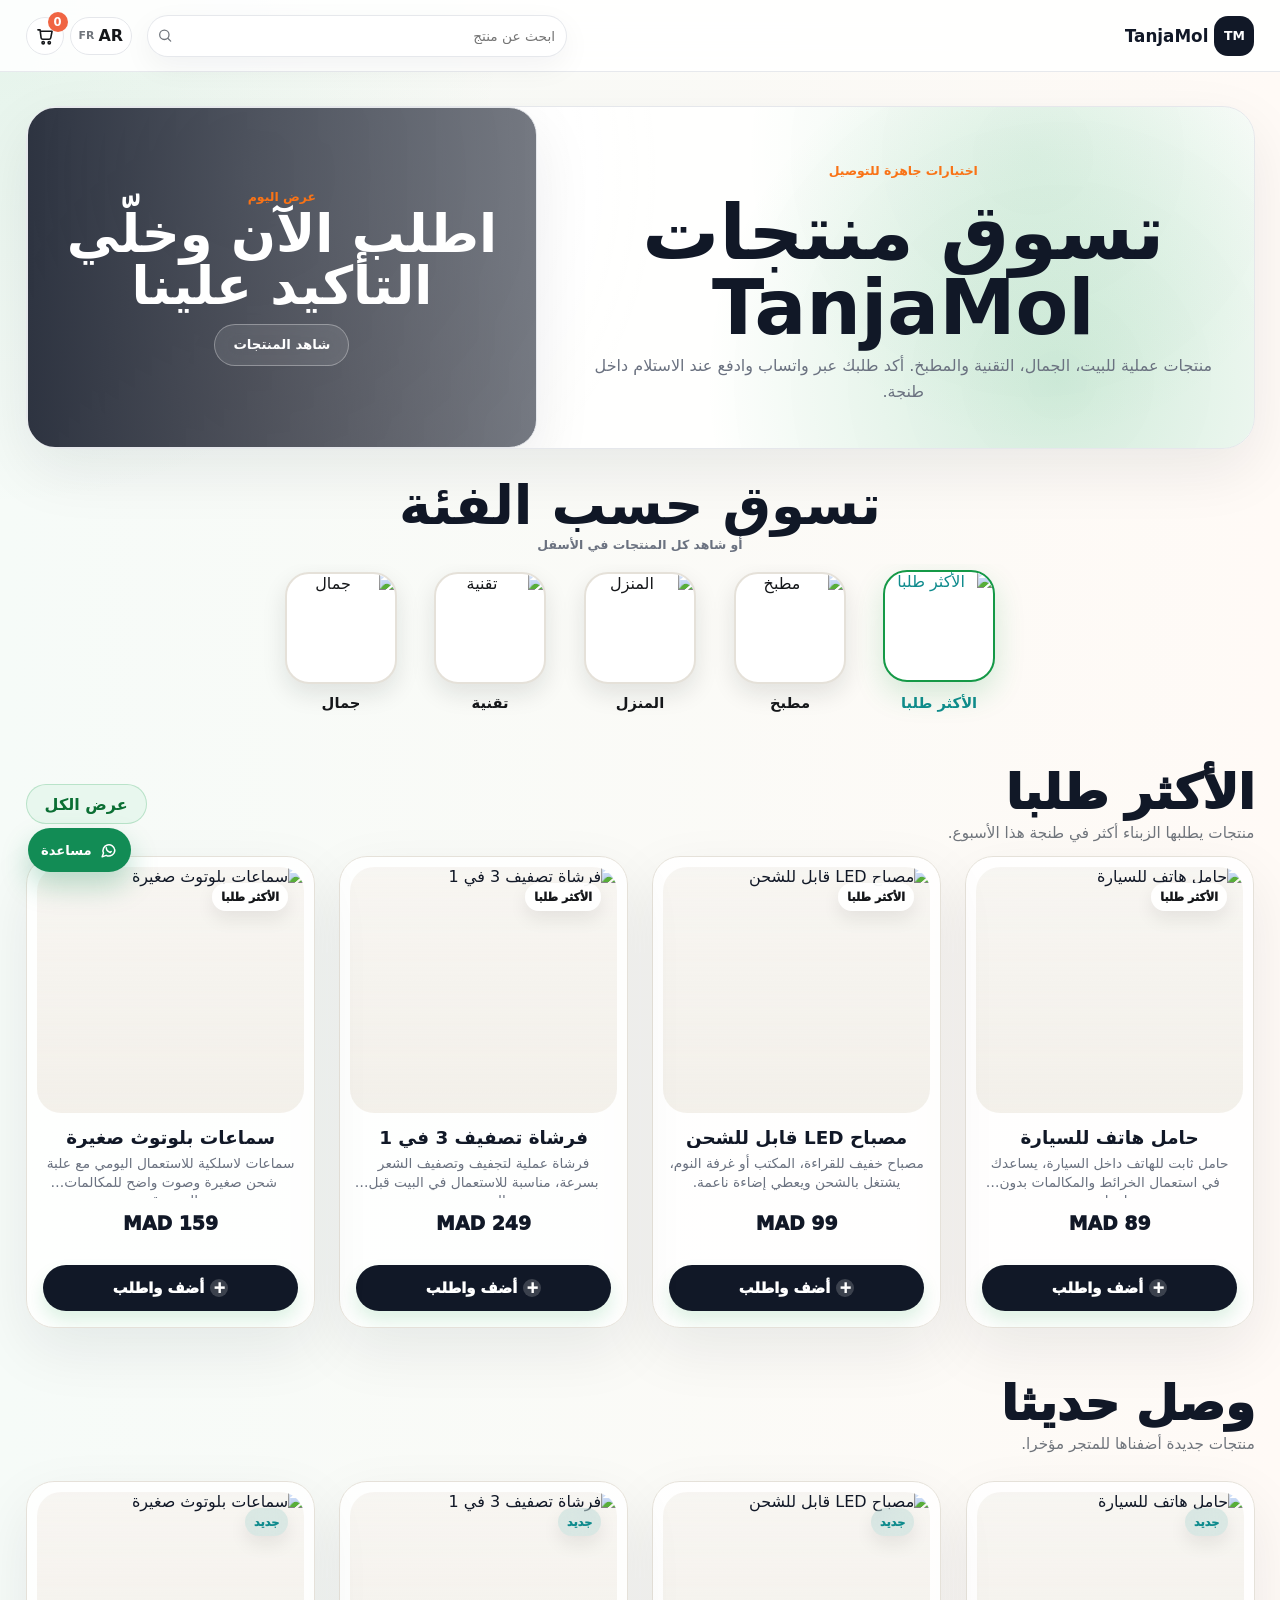
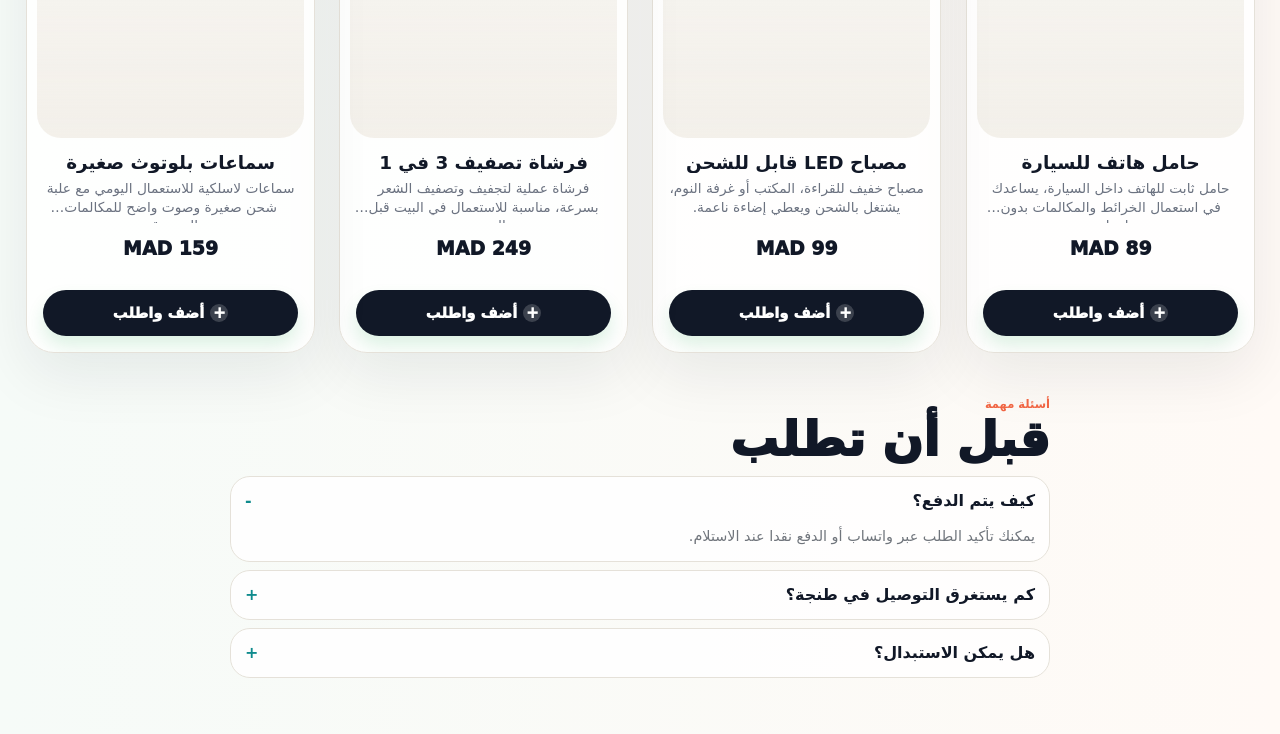
==== commit 20ad218e: "Add files via upload" ====
--- a/index.html
+++ b/index.html
@@ -12,7 +12,7 @@
     <link rel="stylesheet" href="styles.base.css?v=13" />
     <link rel="stylesheet" href="styles.mobile.css?v=8" media="(max-width: 899px)" />
     <link rel="stylesheet" href="styles.desktop.css?v=17" media="(min-width: 900px)" />
-    <link rel="stylesheet" href="storefront-modern.css?v=3" />
+    <link rel="stylesheet" href="storefront-modern.css?v=5" />
   </head>
   <body>
     <div class="app-shell">
@@ -58,13 +58,7 @@
             <p data-i18n="storefrontKicker">اختيارات جاهزة للتوصيل</p>
             <h1 id="storefront-title" data-i18n="storefrontTitle">تسوق منتجات TanjaMol</h1>
             <p data-i18n="storefrontSubtitle">منتجات عملية للبيت، الجمال، التقنية والمطبخ. أكد طلبك عبر واتساب وادفع عند الاستلام داخل طنجة.</p>
-            <div class="hero-trust-row" aria-label="Store promises">
-              <span data-i18n="delivery">طنجة 24-48 ساعة</span>
-              <span data-i18n="sendWhatsapp">أكد الطلب عبر واتساب</span>
-              <span data-i18n="cod">عند الاستلام</span>
-            </div>
           </div>
-          <div class="hero-product-collage" data-storefront-collage aria-hidden="true"></div>
           <a class="collection-offer" href="#products">
             <span data-i18n="storefrontOfferKicker">عرض اليوم</span>
             <strong data-i18n="storefrontOfferTitle">اطلب الآن وخلّي التأكيد علينا</strong>
@@ -182,6 +176,6 @@
     <script src="https://cdn.jsdelivr.net/npm/@supabase/supabase-js@2"></script>
     <script src="supabase-config.js"></script>
     <script src="supabase-service.js"></script>
-    <script src="script.js?v=27"></script>
+    <script src="script.js?v=28"></script>
   </body>
 </html>
--- a/storefront-modern.css
+++ b/storefront-modern.css
@@ -61,9 +61,9 @@
   border: 1px solid var(--store-line);
   border-radius: 32px;
   background:
-    linear-gradient(90deg, rgba(255, 255, 255, 0.86), rgba(255, 255, 255, 0.52)),
-    linear-gradient(180deg, rgba(17, 24, 39, 0.04), rgba(17, 24, 39, 0.2)),
-    url("https://unsplash.com/photos/QlcqVeB1ha8/download?force=true&w=1600") center/cover;
+    radial-gradient(circle at 18% 14%, rgba(21, 153, 71, 0.1), transparent 18rem),
+    radial-gradient(circle at 82% 78%, rgba(249, 115, 22, 0.1), transparent 18rem),
+    rgba(255, 255, 255, 0.88);
   box-shadow: var(--store-shadow);
   isolation: isolate;
 }
@@ -80,9 +80,9 @@
 
 html[dir="rtl"] .storefront-intro {
   background:
-    linear-gradient(270deg, rgba(255, 255, 255, 0.86), rgba(255, 255, 255, 0.52)),
-    linear-gradient(180deg, rgba(17, 24, 39, 0.04), rgba(17, 24, 39, 0.2)),
-    url("https://unsplash.com/photos/QlcqVeB1ha8/download?force=true&w=1600") center/cover;
+    radial-gradient(circle at 82% 14%, rgba(21, 153, 71, 0.1), transparent 18rem),
+    radial-gradient(circle at 18% 78%, rgba(249, 115, 22, 0.1), transparent 18rem),
+    rgba(255, 255, 255, 0.88);
 }
 
 .collection-copy {
@@ -115,119 +115,6 @@
   color: var(--store-muted);
   font-size: 1rem;
   line-height: 1.58;
-}
-
-.hero-trust-row {
-  display: flex;
-  flex-wrap: wrap;
-  justify-content: center;
-  gap: 8px;
-  margin-top: 18px;
-}
-
-.hero-trust-row span {
-  min-height: 34px;
-  display: inline-flex;
-  align-items: center;
-  gap: 7px;
-  padding: 0 12px;
-  border: 1px solid rgba(21, 153, 71, 0.16);
-  border-radius: 999px;
-  background: rgba(255, 255, 255, 0.76);
-  color: var(--store-green-dark);
-  font-size: 0.82rem;
-  font-weight: 900;
-  backdrop-filter: blur(12px);
-}
-
-.hero-trust-row span::before {
-  content: "";
-  width: 7px;
-  height: 7px;
-  border-radius: 999px;
-  background: var(--store-green);
-}
-
-.hero-product-collage {
-  position: relative;
-  min-height: 240px;
-  z-index: 2;
-}
-
-.hero-product-chip {
-  position: absolute;
-  width: 132px;
-  display: grid;
-  gap: 8px;
-  padding: 8px;
-  border: 1px solid rgba(229, 231, 235, 0.88);
-  border-radius: 24px;
-  background: rgba(255, 255, 255, 0.82);
-  color: var(--store-ink);
-  text-align: center;
-  text-decoration: none;
-  box-shadow: 0 20px 46px rgba(17, 24, 39, 0.14);
-  backdrop-filter: blur(14px);
-  transform: rotate(var(--chip-rotate, 0deg));
-  transition: transform 220ms ease, box-shadow 220ms ease;
-}
-
-.hero-product-chip:hover {
-  transform: translateY(-4px) rotate(var(--chip-rotate, 0deg));
-  box-shadow: 0 24px 56px rgba(17, 24, 39, 0.18);
-}
-
-.hero-product-chip img {
-  width: 100%;
-  aspect-ratio: 1;
-  object-fit: cover;
-  border-radius: 18px;
-  background: var(--store-soft);
-}
-
-.hero-product-chip span {
-  display: -webkit-box;
-  min-height: 32px;
-  overflow: hidden;
-  font-size: 0.78rem;
-  font-weight: 900;
-  line-height: 1.18;
-  -webkit-box-orient: vertical;
-  -webkit-line-clamp: 2;
-}
-
-.hero-product-chip-1 {
-  top: 24px;
-  right: 8%;
-  --chip-rotate: 4deg;
-}
-
-.hero-product-chip-2 {
-  top: 78px;
-  left: 10%;
-  width: 118px;
-  --chip-rotate: -5deg;
-}
-
-.hero-product-chip-3 {
-  right: 28%;
-  bottom: 20px;
-  width: 116px;
-  --chip-rotate: -3deg;
-}
-
-.hero-product-chip-4 {
-  left: 28%;
-  bottom: 30px;
-  width: 106px;
-  --chip-rotate: 6deg;
-}
-
-.hero-product-chip-5 {
-  top: 20px;
-  left: 36%;
-  width: 98px;
-  --chip-rotate: 2deg;
 }
 
 .collection-offer {
@@ -476,47 +363,7 @@
   }
 
   .collection-copy {
-    padding: 34px 14px 4px;
-  }
-
-  .hero-product-collage {
-    min-height: 176px;
-  }
-
-  .hero-product-chip {
-    width: 96px;
-    border-radius: 19px;
-    padding: 6px;
-  }
-
-  .hero-product-chip img {
-    border-radius: 14px;
-  }
-
-  .hero-product-chip span {
-    font-size: 0.68rem;
-  }
-
-  .hero-product-chip-1 {
-    top: 10px;
-    right: 9%;
-  }
-
-  .hero-product-chip-2 {
-    top: 30px;
-    left: 8%;
-    width: 88px;
-  }
-
-  .hero-product-chip-3 {
-    right: 38%;
-    bottom: 10px;
-    width: 88px;
-  }
-
-  .hero-product-chip-4,
-  .hero-product-chip-5 {
-    display: none;
+    padding: 34px 14px;
   }
 
   .collection-offer {
